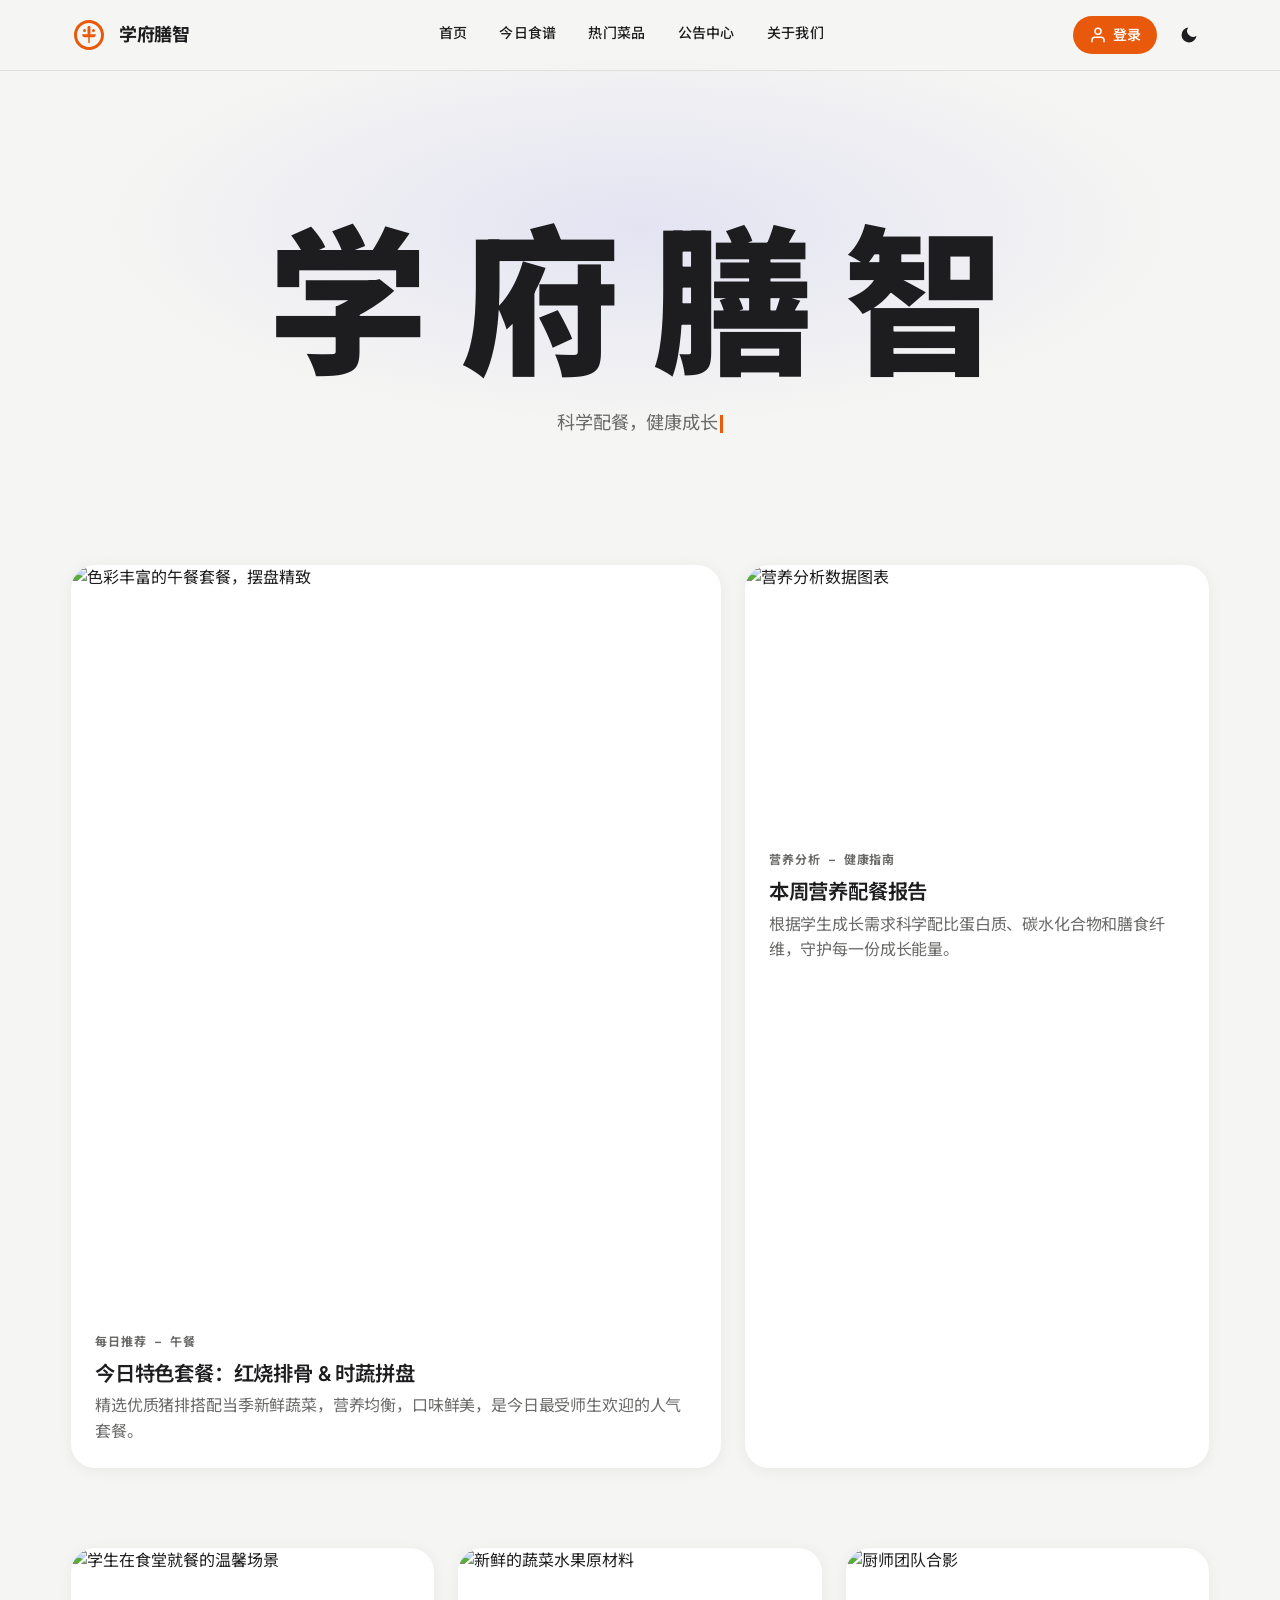
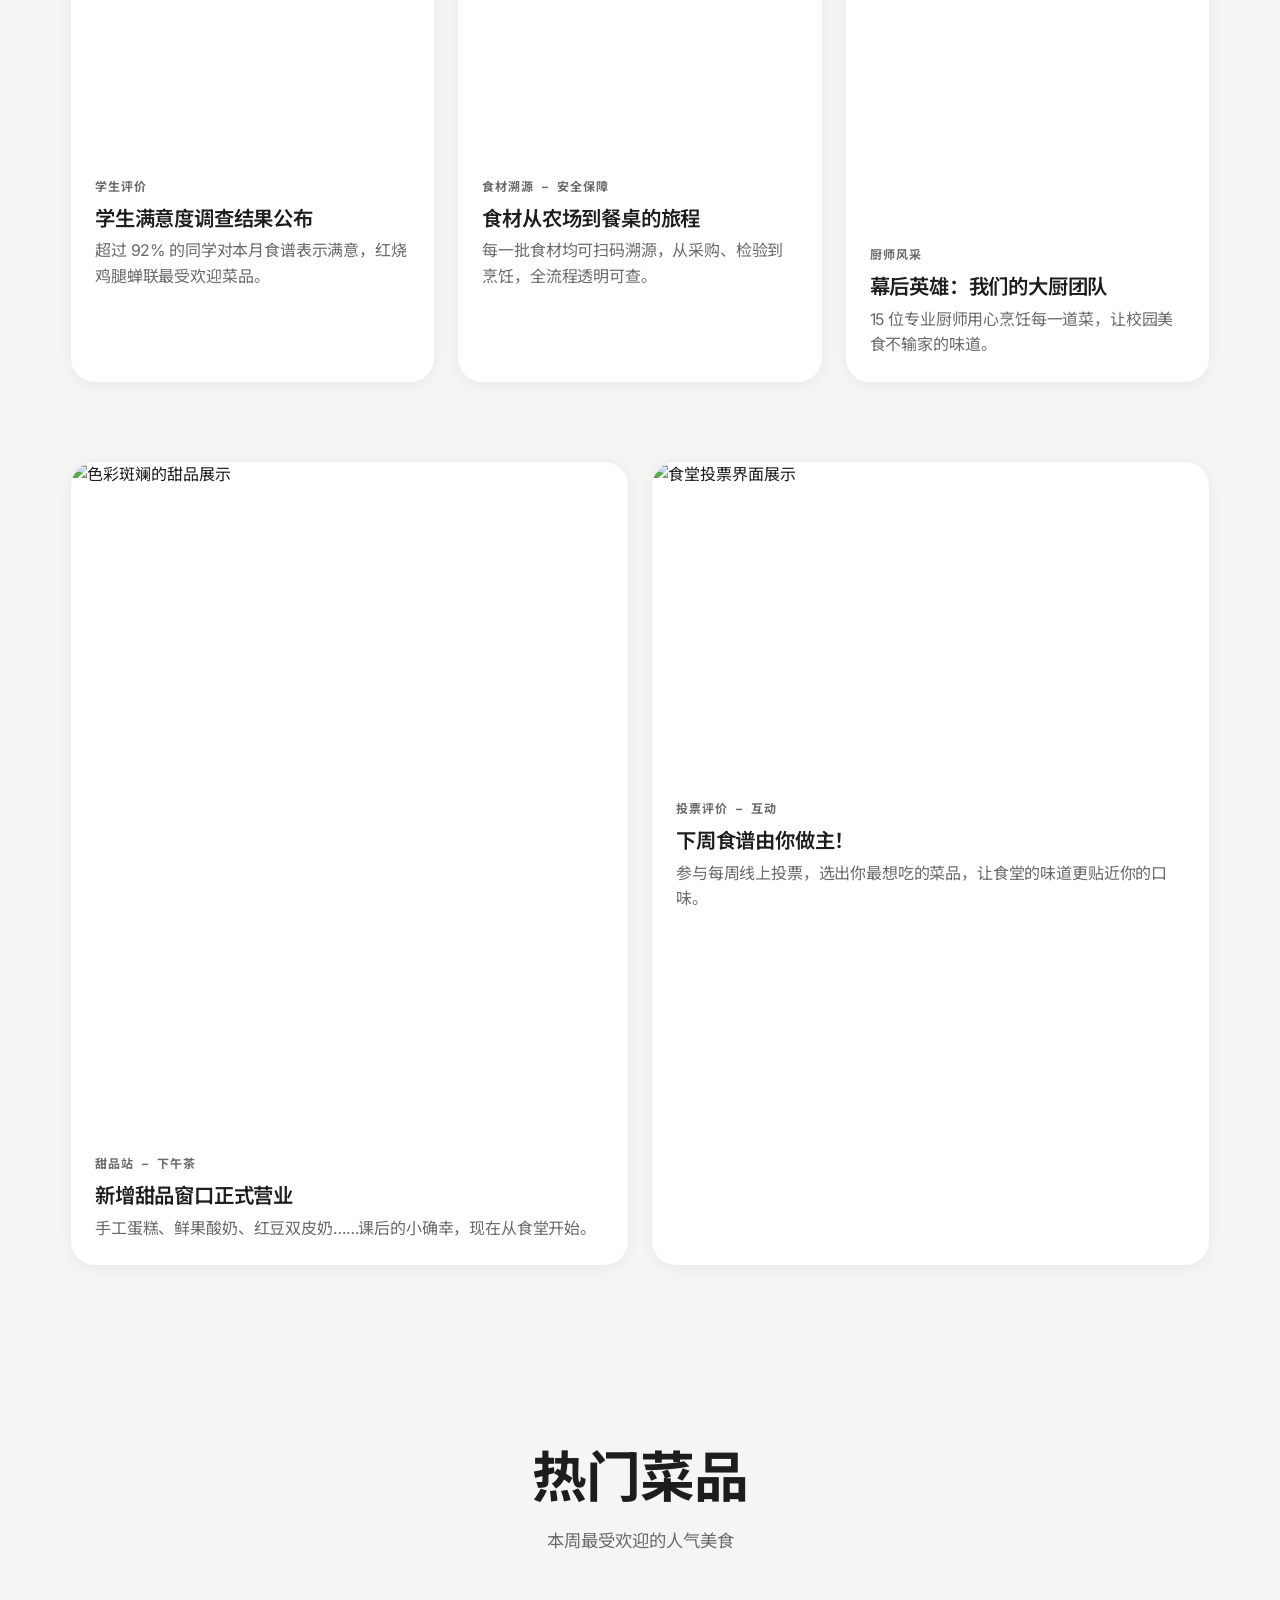
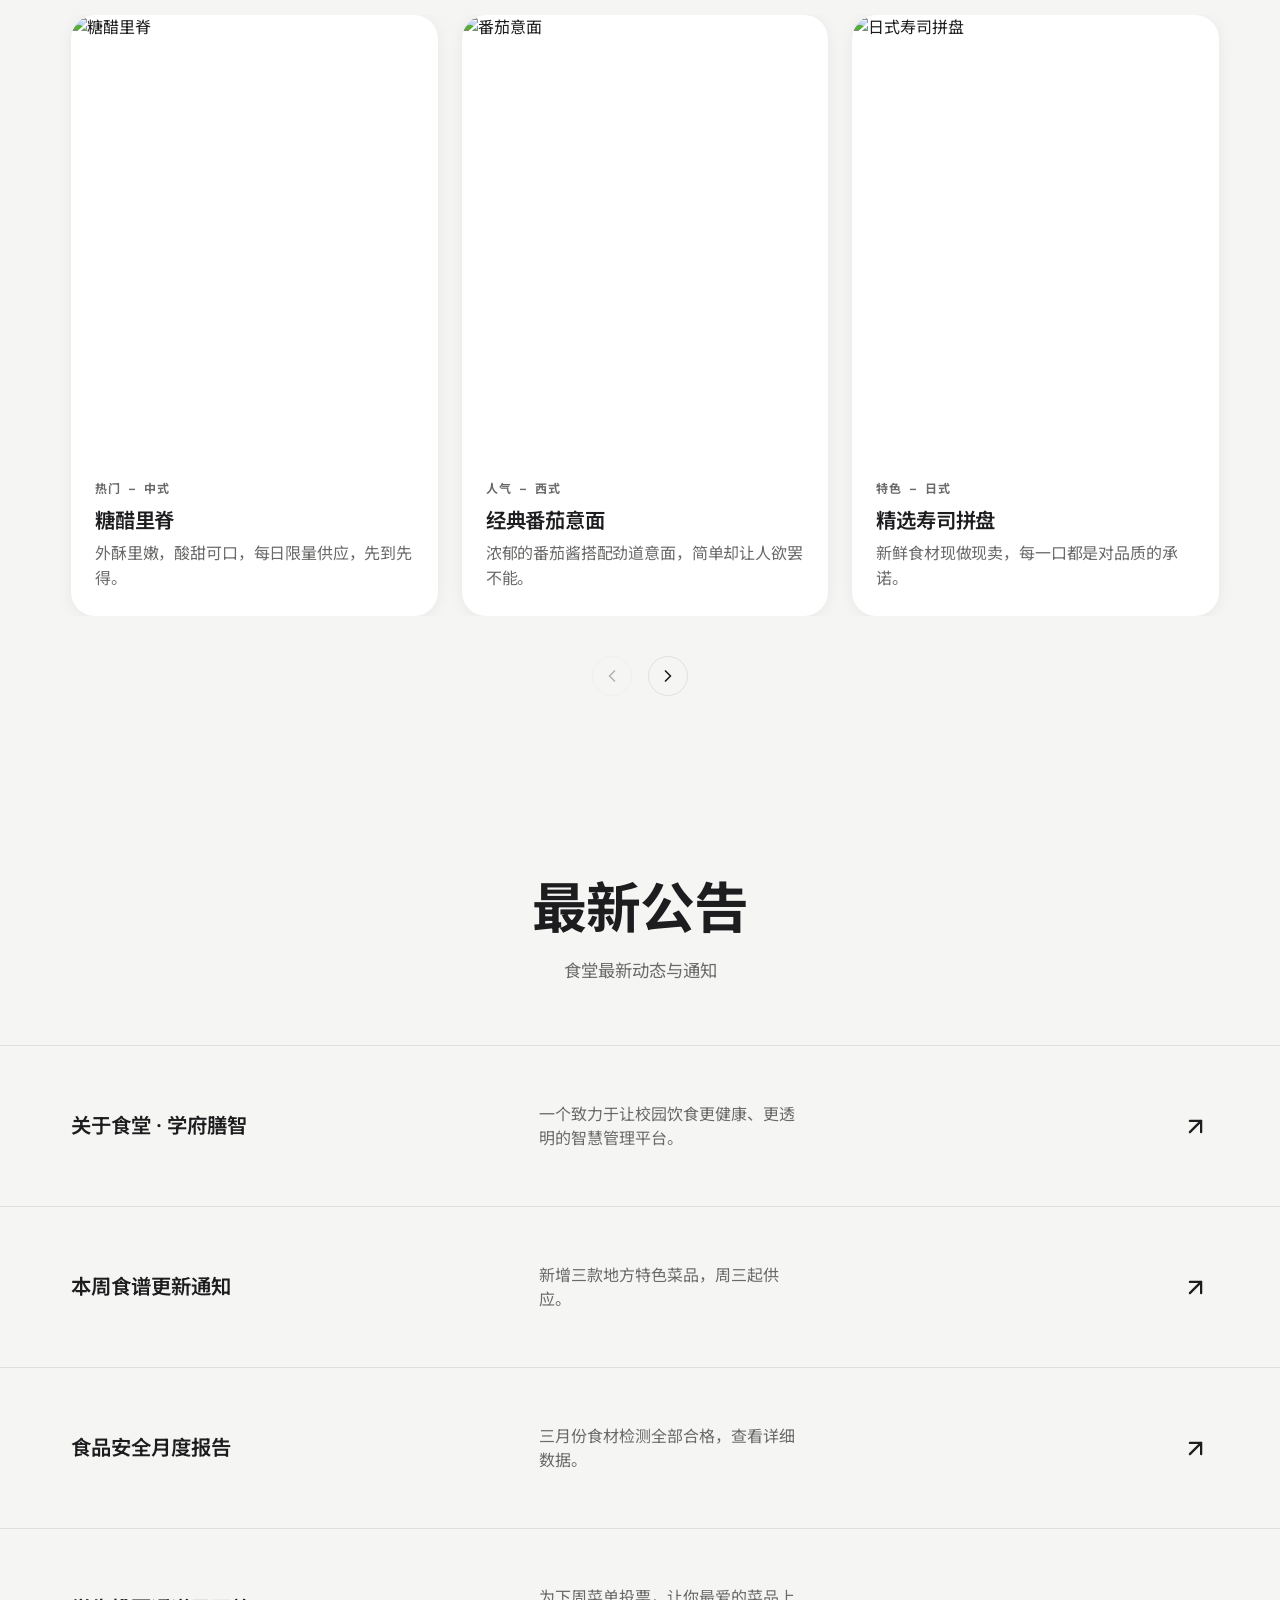
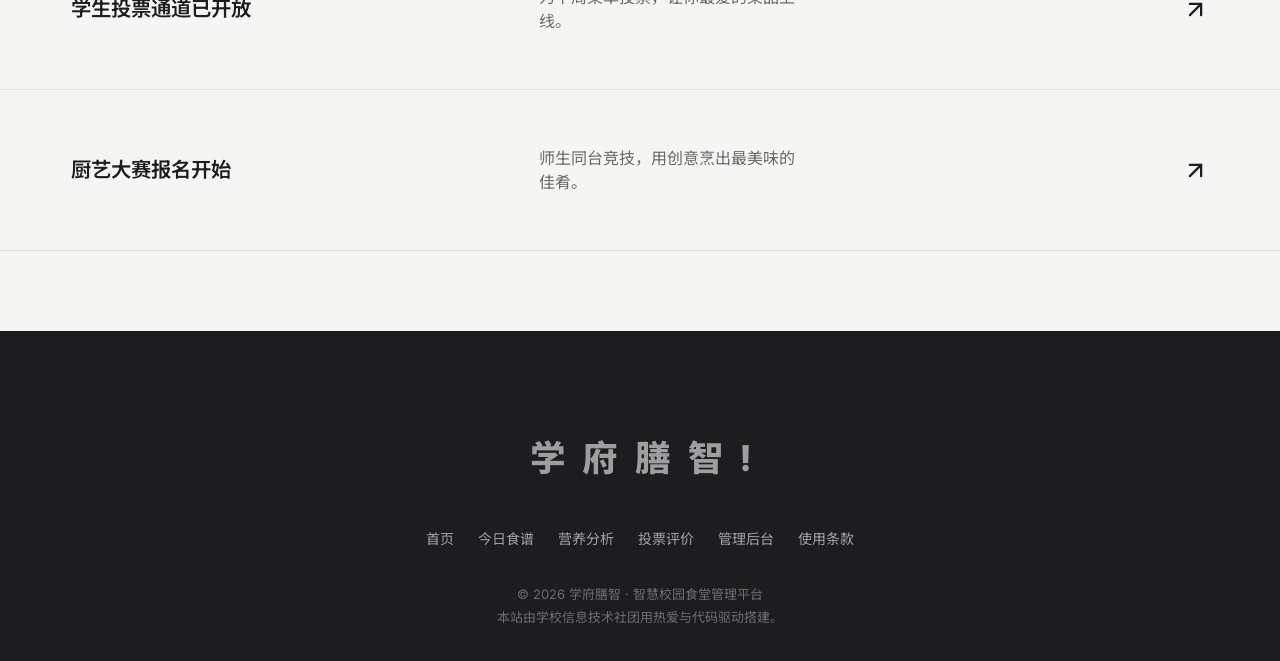
==== index.html @ a015994c "feat: 学府膳智主页设计 - 模仿cly.cc.cd风格，含登录注册系统" ====
<!DOCTYPE html>
<html lang="zh-CN">

<head>
  <meta charset="UTF-8">
  <meta name="viewport" content="width=device-width, initial-scale=1.0">
  <meta name="description" content="学府膳智 — 智慧食堂管理平台，为师生提供科学配餐、营养分析与评价互动服务。">
  <title>学府膳智 — 智慧校园食堂管理平台</title>

  <link rel="preconnect" href="https://fonts.googleapis.com">
  <link rel="preconnect" href="https://fonts.gstatic.com" crossorigin>
  <link href="https://fonts.googleapis.com/css2?family=Inter:wght@400;500;600;700;800&family=Noto+Sans+SC:wght@400;500;600;700;800&family=ZCOOL+KuaiLe&family=ZCOOL+XiaoWei&family=Ma+Shan+Zheng&family=Liu+Jian+Mao+Cao&family=Zhi+Mang+Xing&family=Long+Cang&family=ZCOOL+QingKe+HuangYou&family=Noto+Serif+SC:wght@700&family=Kalam:wght@700&family=Pacifico&display=swap" rel="stylesheet">

  <link rel="icon" href="data:image/svg+xml,<svg xmlns='http://www.w3.org/2000/svg' viewBox='0 0 100 100'><text y='.9em' font-size='90'>🍽️</text></svg>">
  <link rel="stylesheet" href="style.css">
</head>

<body>

  <!-- ========== HEADER ========== -->
  <header class="site-header">
    <div class="nav-inner">

      <a href="#" class="nav-brand" aria-label="学府膳智 首页">
        <!-- Logo: bowl/fork icon -->
        <svg viewBox="0 0 48 48" aria-hidden="true">
          <path d="M24 4C12.95 4 4 12.95 4 24s8.95 20 20 20 20-8.95 20-20S35.05 4 24 4zm0 36c-8.84 0-16-7.16-16-16S15.16 8 24 8s16 7.16 16 16-7.16 16-16 16z"/>
          <path d="M24 12c-1.1 0-2 .9-2 2v8c0 .74.4 1.38 1 1.73V34c0 .55.45 1 1 1s1-.45 1-1V23.73c.6-.35 1-.99 1-1.73v-8c0-1.1-.9-2-2-2z"/>
          <circle cx="18" cy="18" r="2"/>
          <circle cx="30" cy="18" r="2"/>
          <path d="M15 24c0 1.66 1.34 3 3 3h12c1.66 0 3-1.34 3-3v-1H15v1z"/>
        </svg>
        学府膳智
      </a>

      <nav class="nav-links" aria-label="主导航">
        <a href="#">首页</a>
        <a href="#featured">今日食谱</a>
        <a href="#trending">热门菜品</a>
        <a href="#announcements">公告中心</a>
        <a href="#footer">关于我们</a>
      </nav>

      <div class="nav-actions">
        <button type="button" class="btn-login" id="btn-open-auth">
          <svg viewBox="0 0 24 24" aria-hidden="true" width="18" height="18" fill="none" stroke="currentColor" stroke-width="2" stroke-linecap="round" stroke-linejoin="round">
            <path d="M20 21v-2a4 4 0 0 0-4-4H8a4 4 0 0 0-4 4v2"/>
            <circle cx="12" cy="7" r="4"/>
          </svg>
          <span class="btn-login-text">登录</span>
        </button>

        <button type="button" class="theme-toggle" id="theme-toggle" aria-label="切换明暗主题">
          <svg class="icon-moon" viewBox="0 0 24 24" aria-hidden="true">
            <path d="M21 12.79A9 9 0 1 1 11.21 3 7 7 0 0 0 21 12.79z"/>
          </svg>
          <svg class="icon-sun" viewBox="0 0 24 24" aria-hidden="true">
            <circle cx="12" cy="12" r="5"/>
            <line x1="12" y1="1" x2="12" y2="3" stroke="currentColor" stroke-width="2" stroke-linecap="round"/>
            <line x1="12" y1="21" x2="12" y2="23" stroke="currentColor" stroke-width="2" stroke-linecap="round"/>
            <line x1="4.22" y1="4.22" x2="5.64" y2="5.64" stroke="currentColor" stroke-width="2" stroke-linecap="round"/>
            <line x1="18.36" y1="18.36" x2="19.78" y2="19.78" stroke="currentColor" stroke-width="2" stroke-linecap="round"/>
            <line x1="1" y1="12" x2="3" y2="12" stroke="currentColor" stroke-width="2" stroke-linecap="round"/>
            <line x1="21" y1="12" x2="23" y2="12" stroke="currentColor" stroke-width="2" stroke-linecap="round"/>
            <line x1="4.22" y1="19.78" x2="5.64" y2="18.36" stroke="currentColor" stroke-width="2" stroke-linecap="round"/>
            <line x1="18.36" y1="5.64" x2="19.78" y2="4.22" stroke="currentColor" stroke-width="2" stroke-linecap="round"/>
          </svg>
        </button>

        <button type="button" class="menu-toggle" id="menu-toggle" aria-label="打开菜单">
          <span></span>
        </button>
      </div>

    </div>
  </header>

  <!-- Mobile Nav Overlay -->
  <div class="mobile-nav" id="mobile-nav">
    <a href="#">首页</a>
    <a href="#featured">今日食谱</a>
    <a href="#trending">热门菜品</a>
    <a href="#announcements">公告中心</a>
    <a href="#footer">关于我们</a>
  </div>


  <main>

    <!-- ========== HERO ========== -->
    <section class="hero" id="hero">
      <div class="container">
        <h1 class="hero-title reveal" id="hero-title">
          <span class="hero-char" data-char="学">学</span>
          <span class="hero-char" data-char="府">府</span>
          <span class="hero-char" data-char="膳">膳</span>
          <span class="hero-char" data-char="智">智</span>
        </h1>
        <p class="hero-subtitle reveal" style="--delay:.15s">
          <span class="hero-typing">
            <span id="typing-text"></span><span class="cursor"></span>
          </span>
        </p>
      </div>
    </section>


    <!-- ========== FEATURED GRID — ROW 1 (7+5) ========== -->
    <section id="featured">
      <div class="container">

        <div class="card-grid card-grid--hero">

          <!-- Card 1: Large left -->
          <article class="card reveal" style="--delay:0s">
            <div class="card-media card-media--ar-7-8">
              <img loading="lazy" alt="色彩丰富的午餐套餐，摆盘精致"
                src="https://images.unsplash.com/photo-1504674900247-0877df9cc836?w=800&q=80">
            </div>
            <div class="card-body">
              <div class="card-tags">
                <a href="#">每日推荐</a>
                <span class="sep">–</span>
                <a href="#">午餐</a>
              </div>
              <h3 class="card-title"><a href="#">今日特色套餐：红烧排骨 & 时蔬拼盘</a></h3>
              <p class="card-excerpt">精选优质猪排搭配当季新鲜蔬菜，营养均衡，口味鲜美，是今日最受师生欢迎的人气套餐。</p>
            </div>
          </article>

          <!-- Card 2: Right top -->
          <article class="card reveal" style="--delay:.1s">
            <div class="card-media card-media--ar-16-9">
              <img loading="lazy" alt="营养分析数据图表"
                src="https://images.unsplash.com/photo-1498837167922-ddd27525d352?w=800&q=80">
            </div>
            <div class="card-body">
              <div class="card-tags">
                <a href="#">营养分析</a>
                <span class="sep">–</span>
                <a href="#">健康指南</a>
              </div>
              <h3 class="card-title"><a href="#">本周营养配餐报告</a></h3>
              <p class="card-excerpt">根据学生成长需求科学配比蛋白质、碳水化合物和膳食纤维，守护每一份成长能量。</p>
            </div>
          </article>

        </div>

      </div>
    </section>


    <!-- ========== FEATURED GRID — ROW 2 (1x3) ========== -->
    <section>
      <div class="container">

        <div class="card-grid card-grid--trio">

          <article class="card reveal" style="--delay:0s">
            <div class="card-media card-media--ar-16-9">
              <img loading="lazy" alt="学生在食堂就餐的温馨场景"
                src="https://images.unsplash.com/photo-1567521464027-f127ff144326?w=800&q=80">
            </div>
            <div class="card-body">
              <div class="card-tags"><a href="#">学生评价</a></div>
              <h3 class="card-title"><a href="#">学生满意度调查结果公布</a></h3>
              <p class="card-excerpt">超过 92% 的同学对本月食谱表示满意，红烧鸡腿蝉联最受欢迎菜品。</p>
            </div>
          </article>

          <article class="card reveal" style="--delay:.1s">
            <div class="card-media card-media--ar-16-9">
              <img loading="lazy" alt="新鲜的蔬菜水果原材料"
                src="https://images.unsplash.com/photo-1542838132-92c53300491e?w=800&q=80">
            </div>
            <div class="card-body">
              <div class="card-tags">
                <a href="#">食材溯源</a>
                <span class="sep">–</span>
                <a href="#">安全保障</a>
              </div>
              <h3 class="card-title"><a href="#">食材从农场到餐桌的旅程</a></h3>
              <p class="card-excerpt">每一批食材均可扫码溯源，从采购、检验到烹饪，全流程透明可查。</p>
            </div>
          </article>

          <article class="card reveal" style="--delay:.2s">
            <div class="card-media card-media--ar-4-3">
              <img loading="lazy" alt="厨师团队合影"
                src="https://images.unsplash.com/photo-1577219491135-ce391730fb2c?w=800&q=80">
            </div>
            <div class="card-body">
              <div class="card-tags"><a href="#">厨师风采</a></div>
              <h3 class="card-title"><a href="#">幕后英雄：我们的大厨团队</a></h3>
              <p class="card-excerpt">15 位专业厨师用心烹饪每一道菜，让校园美食不输家的味道。</p>
            </div>
          </article>

        </div>

      </div>
    </section>


    <!-- ========== FEATURED GRID — ROW 3 (6+6) ========== -->
    <section>
      <div class="container">

        <div class="card-grid card-grid--duo">

          <article class="card reveal" style="--delay:0s">
            <div class="card-media card-media--ar-5-6">
              <img loading="lazy" alt="色彩斑斓的甜品展示"
                src="https://images.unsplash.com/photo-1565958011703-44f9829ba187?w=800&q=80">
            </div>
            <div class="card-body">
              <div class="card-tags">
                <a href="#">甜品站</a>
                <span class="sep">–</span>
                <a href="#">下午茶</a>
              </div>
              <h3 class="card-title"><a href="#">新增甜品窗口正式营业</a></h3>
              <p class="card-excerpt">手工蛋糕、鲜果酸奶、红豆双皮奶……课后的小确幸，现在从食堂开始。</p>
            </div>
          </article>

          <article class="card reveal" style="--delay:.1s">
            <div class="card-media card-media--ar-16-9">
              <img loading="lazy" alt="食堂投票界面展示"
                src="https://images.unsplash.com/photo-1460925895917-afdab827c52f?w=800&q=80">
            </div>
            <div class="card-body">
              <div class="card-tags">
                <a href="#">投票评价</a>
                <span class="sep">–</span>
                <a href="#">互动</a>
              </div>
              <h3 class="card-title"><a href="#">下周食谱由你做主！</a></h3>
              <p class="card-excerpt">参与每周线上投票，选出你最想吃的菜品，让食堂的味道更贴近你的口味。</p>
            </div>
          </article>

        </div>

      </div>
    </section>


    <!-- ========== TRENDING ========== -->
    <section class="trending" id="trending">

      <div class="container">
        <div class="section-header reveal">
          <h2 class="section-title">热门菜品</h2>
          <p class="section-desc">本周最受欢迎的人气美食</p>
        </div>
      </div>

      <div class="swiper-container">
        <div class="swiper-track">

          <article class="card reveal" style="--delay:0s">
            <div class="card-media card-media--ar-5-6">
              <img loading="lazy" alt="糖醋里脊"
                src="https://images.unsplash.com/photo-1529692236671-f1f6cf9683ba?w=800&q=80">
            </div>
            <div class="card-body">
              <div class="card-tags">
                <a href="#">热门</a>
                <span class="sep">–</span>
                <a href="#">中式</a>
              </div>
              <h3 class="card-title"><a href="#">糖醋里脊</a></h3>
              <p class="card-excerpt">外酥里嫩，酸甜可口，每日限量供应，先到先得。</p>
            </div>
          </article>

          <article class="card reveal" style="--delay:.1s">
            <div class="card-media card-media--ar-5-6">
              <img loading="lazy" alt="番茄意面"
                src="https://images.unsplash.com/photo-1621996346565-e3dbc646d9a9?w=800&q=80">
            </div>
            <div class="card-body">
              <div class="card-tags">
                <a href="#">人气</a>
                <span class="sep">–</span>
                <a href="#">西式</a>
              </div>
              <h3 class="card-title"><a href="#">经典番茄意面</a></h3>
              <p class="card-excerpt">浓郁的番茄酱搭配劲道意面，简单却让人欲罢不能。</p>
            </div>
          </article>

          <article class="card reveal" style="--delay:.2s">
            <div class="card-media card-media--ar-5-6">
              <img loading="lazy" alt="日式寿司拼盘"
                src="https://images.unsplash.com/photo-1579584425555-c3ce17fd4351?w=800&q=80">
            </div>
            <div class="card-body">
              <div class="card-tags">
                <a href="#">特色</a>
                <span class="sep">–</span>
                <a href="#">日式</a>
              </div>
              <h3 class="card-title"><a href="#">精选寿司拼盘</a></h3>
              <p class="card-excerpt">新鲜食材现做现卖，每一口都是对品质的承诺。</p>
            </div>
          </article>

          <article class="card reveal" style="--delay:.3s">
            <div class="card-media card-media--ar-5-6">
              <img loading="lazy" alt="水果沙拉"
                src="https://images.unsplash.com/photo-1512621776951-a57141f2eefd?w=800&q=80">
            </div>
            <div class="card-body">
              <div class="card-tags">
                <a href="#">健康</a>
                <span class="sep">–</span>
                <a href="#">轻食</a>
              </div>
              <h3 class="card-title"><a href="#">缤纷水果沙拉</a></h3>
              <p class="card-excerpt">多种时令水果搭配酸奶酱，清爽低卡，是减脂期的最佳伙伴。</p>
            </div>
          </article>

          <article class="card reveal" style="--delay:.4s">
            <div class="card-media card-media--ar-5-6">
              <img loading="lazy" alt="红烧牛腩"
                src="https://images.unsplash.com/photo-1588166524941-3bf61a9c41db?w=800&q=80">
            </div>
            <div class="card-body">
              <div class="card-tags"><a href="#">经典</a></div>
              <h3 class="card-title"><a href="#">秘制红烧牛腩</a></h3>
              <p class="card-excerpt">慢炖三小时的浓香牛腩，配上一碗热气腾腾的白米饭，治愈一整天的疲惫。</p>
            </div>
          </article>

        </div>
      </div>

      <div class="container">
        <div class="swiper-nav">
          <button type="button" class="swiper-btn swiper-prev" aria-label="上一页">
            <svg viewBox="0 0 24 24" aria-hidden="true">
              <polyline points="15 18 9 12 15 6" fill="none" stroke="currentColor" stroke-width="2" stroke-linecap="round" stroke-linejoin="round"/>
            </svg>
          </button>
          <button type="button" class="swiper-btn swiper-next" aria-label="下一页">
            <svg viewBox="0 0 24 24" aria-hidden="true">
              <polyline points="9 18 15 12 9 6" fill="none" stroke="currentColor" stroke-width="2" stroke-linecap="round" stroke-linejoin="round"/>
            </svg>
          </button>
        </div>
      </div>

    </section>


    <!-- ========== ANNOUNCEMENTS (Latest Stories) ========== -->
    <section class="stories" id="announcements">

      <div class="container">
        <div class="section-header reveal">
          <h2 class="section-title">最新公告</h2>
          <p class="section-desc">食堂最新动态与通知</p>
        </div>
      </div>

      <a href="#" class="story-item reveal">
        <div class="story-inner">
          <h3 class="story-title">关于食堂 · 学府膳智</h3>
          <div class="story-desc">一个致力于让校园饮食更健康、更透明的智慧管理平台。</div>
          <div class="story-preview">
            <img loading="lazy" alt="学校食堂全景"
              src="https://images.unsplash.com/photo-1567521464027-f127ff144326?w=600&q=75">
          </div>
          <svg class="story-arrow" viewBox="0 0 24 24" aria-hidden="true">
            <line x1="7" y1="17" x2="17" y2="7" stroke="currentColor" stroke-width="2" stroke-linecap="round"/>
            <polyline points="7 7 17 7 17 17" fill="none" stroke="currentColor" stroke-width="2" stroke-linecap="round" stroke-linejoin="round"/>
          </svg>
        </div>
      </a>

      <a href="#" class="story-item reveal" style="--delay:.05s">
        <div class="story-inner">
          <h3 class="story-title">本周食谱更新通知</h3>
          <div class="story-desc">新增三款地方特色菜品，周三起供应。</div>
          <div class="story-preview">
            <img loading="lazy" alt="新菜品展示"
              src="https://images.unsplash.com/photo-1504674900247-0877df9cc836?w=600&q=75">
          </div>
          <svg class="story-arrow" viewBox="0 0 24 24" aria-hidden="true">
            <line x1="7" y1="17" x2="17" y2="7" stroke="currentColor" stroke-width="2" stroke-linecap="round"/>
            <polyline points="7 7 17 7 17 17" fill="none" stroke="currentColor" stroke-width="2" stroke-linecap="round" stroke-linejoin="round"/>
          </svg>
        </div>
      </a>

      <a href="#" class="story-item reveal" style="--delay:.1s">
        <div class="story-inner">
          <h3 class="story-title">食品安全月度报告</h3>
          <div class="story-desc">三月份食材检测全部合格，查看详细数据。</div>
          <div class="story-preview">
            <img loading="lazy" alt="食品检测报告"
              src="https://images.unsplash.com/photo-1542838132-92c53300491e?w=600&q=75">
          </div>
          <svg class="story-arrow" viewBox="0 0 24 24" aria-hidden="true">
            <line x1="7" y1="17" x2="17" y2="7" stroke="currentColor" stroke-width="2" stroke-linecap="round"/>
            <polyline points="7 7 17 7 17 17" fill="none" stroke="currentColor" stroke-width="2" stroke-linecap="round" stroke-linejoin="round"/>
          </svg>
        </div>
      </a>

      <a href="#" class="story-item reveal" style="--delay:.15s">
        <div class="story-inner">
          <h3 class="story-title">学生投票通道已开放</h3>
          <div class="story-desc">为下周菜单投票，让你最爱的菜品上线。</div>
          <div class="story-preview">
            <img loading="lazy" alt="投票界面"
              src="https://images.unsplash.com/photo-1460925895917-afdab827c52f?w=600&q=75">
          </div>
          <svg class="story-arrow" viewBox="0 0 24 24" aria-hidden="true">
            <line x1="7" y1="17" x2="17" y2="7" stroke="currentColor" stroke-width="2" stroke-linecap="round"/>
            <polyline points="7 7 17 7 17 17" fill="none" stroke="currentColor" stroke-width="2" stroke-linecap="round" stroke-linejoin="round"/>
          </svg>
        </div>
      </a>

      <a href="#" class="story-item reveal" style="--delay:.2s">
        <div class="story-inner">
          <h3 class="story-title">厨艺大赛报名开始</h3>
          <div class="story-desc">师生同台竞技，用创意烹出最美味的佳肴。</div>
          <div class="story-preview">
            <img loading="lazy" alt="厨艺大赛海报"
              src="https://images.unsplash.com/photo-1577219491135-ce391730fb2c?w=600&q=75">
          </div>
          <svg class="story-arrow" viewBox="0 0 24 24" aria-hidden="true">
            <line x1="7" y1="17" x2="17" y2="7" stroke="currentColor" stroke-width="2" stroke-linecap="round"/>
            <polyline points="7 7 17 7 17 17" fill="none" stroke="currentColor" stroke-width="2" stroke-linecap="round" stroke-linejoin="round"/>
          </svg>
        </div>
      </a>

    </section>

  </main>


  <!-- ========== FOOTER ========== -->
  <footer class="site-footer" id="footer">
    <div class="container">

      <div class="footer-brand" aria-hidden="true">
        <span>学</span>
        <span>府</span>
        <span>膳</span>
        <span>智</span>
        <span>!</span>
      </div>

      <nav class="footer-links" aria-label="页脚导航">
        <a href="#">首页</a>
        <a href="#">今日食谱</a>
        <a href="#">营养分析</a>
        <a href="#">投票评价</a>
        <a href="#">管理后台</a>
        <a href="#">使用条款</a>
      </nav>

      <p class="footer-copy">
        © 2026 学府膳智 · 智慧校园食堂管理平台<br>
        本站由学校信息技术社团用热爱与代码驱动搭建。
      </p>

    </div>
  </footer>

  <!-- ========== AUTH MODAL ========== -->
  <div class="auth-overlay" id="auth-overlay">
    <div class="auth-modal">

      <button type="button" class="auth-close" id="auth-close" aria-label="关闭">
        <svg viewBox="0 0 24 24" width="24" height="24" fill="none" stroke="currentColor" stroke-width="2" stroke-linecap="round">
          <line x1="18" y1="6" x2="6" y2="18"/>
          <line x1="6" y1="6" x2="18" y2="18"/>
        </svg>
      </button>

      <div class="auth-header">
        <h2 class="auth-title">欢迎来到学府膳智</h2>
        <div class="auth-tabs">
          <button type="button" class="auth-tab active" data-tab="login">登录</button>
          <button type="button" class="auth-tab" data-tab="register">注册</button>
        </div>
      </div>

      <!-- Login Form -->
      <form class="auth-form" id="form-login">
        <div class="auth-role-select">
          <label class="auth-role active" data-role="student">
            <input type="radio" name="login-role" value="student" checked>
            <svg viewBox="0 0 24 24" width="22" height="22" fill="none" stroke="currentColor" stroke-width="1.8"><path d="M22 10v6M2 10l10-5 10 5-10 5z"/><path d="M6 12v5c0 2 3 3 6 3s6-1 6-3v-5"/></svg>
            <span>学生</span>
          </label>
          <label class="auth-role" data-role="teacher">
            <input type="radio" name="login-role" value="teacher">
            <svg viewBox="0 0 24 24" width="22" height="22" fill="none" stroke="currentColor" stroke-width="1.8"><rect x="2" y="3" width="20" height="14" rx="2"/><line x1="8" y1="21" x2="16" y2="21"/><line x1="12" y1="17" x2="12" y2="21"/></svg>
            <span>教师</span>
          </label>
          <label class="auth-role" data-role="admin">
            <input type="radio" name="login-role" value="admin">
            <svg viewBox="0 0 24 24" width="22" height="22" fill="none" stroke="currentColor" stroke-width="1.8"><path d="M12 22s8-4 8-10V5l-8-3-8 3v7c0 6 8 10 8 10z"/></svg>
            <span>管理员</span>
          </label>
          <label class="auth-role" data-role="parent">
            <input type="radio" name="login-role" value="parent">
            <svg viewBox="0 0 24 24" width="22" height="22" fill="none" stroke="currentColor" stroke-width="1.8"><path d="M17 21v-2a4 4 0 0 0-4-4H5a4 4 0 0 0-4 4v2"/><circle cx="9" cy="7" r="4"/><path d="M23 21v-2a4 4 0 0 0-3-3.87"/><path d="M16 3.13a4 4 0 0 1 0 7.75"/></svg>
            <span>家长</span>
          </label>
        </div>

        <div class="auth-field">
          <label for="login-account">账号</label>
          <input type="text" id="login-account" placeholder="请输入学号 / 工号" required autocomplete="username">
        </div>
        <div class="auth-field">
          <label for="login-password">密码</label>
          <input type="password" id="login-password" placeholder="请输入密码" required autocomplete="current-password">
        </div>

        <button type="submit" class="auth-submit">登录</button>
        <p class="auth-footer-text">还没有账号？<a href="#" id="goto-register">立即注册</a></p>
      </form>

      <!-- Register Form -->
      <form class="auth-form" id="form-register" style="display:none">
        <div class="auth-role-select">
          <label class="auth-role active" data-role="student">
            <input type="radio" name="reg-role" value="student" checked>
            <svg viewBox="0 0 24 24" width="22" height="22" fill="none" stroke="currentColor" stroke-width="1.8"><path d="M22 10v6M2 10l10-5 10 5-10 5z"/><path d="M6 12v5c0 2 3 3 6 3s6-1 6-3v-5"/></svg>
            <span>学生</span>
          </label>
          <label class="auth-role" data-role="teacher">
            <input type="radio" name="reg-role" value="teacher">
            <svg viewBox="0 0 24 24" width="22" height="22" fill="none" stroke="currentColor" stroke-width="1.8"><rect x="2" y="3" width="20" height="14" rx="2"/><line x1="8" y1="21" x2="16" y2="21"/><line x1="12" y1="17" x2="12" y2="21"/></svg>
            <span>教师</span>
          </label>
          <label class="auth-role" data-role="admin">
            <input type="radio" name="reg-role" value="admin">
            <svg viewBox="0 0 24 24" width="22" height="22" fill="none" stroke="currentColor" stroke-width="1.8"><path d="M12 22s8-4 8-10V5l-8-3-8 3v7c0 6 8 10 8 10z"/></svg>
            <span>管理员</span>
          </label>
          <label class="auth-role" data-role="parent">
            <input type="radio" name="reg-role" value="parent">
            <svg viewBox="0 0 24 24" width="22" height="22" fill="none" stroke="currentColor" stroke-width="1.8"><path d="M17 21v-2a4 4 0 0 0-4-4H5a4 4 0 0 0-4 4v2"/><circle cx="9" cy="7" r="4"/><path d="M23 21v-2a4 4 0 0 0-3-3.87"/><path d="M16 3.13a4 4 0 0 1 0 7.75"/></svg>
            <span>家长</span>
          </label>
        </div>

        <div class="auth-field">
          <label for="reg-name">姓名</label>
          <input type="text" id="reg-name" placeholder="请输入真实姓名" required>
        </div>
        <div class="auth-field">
          <label for="reg-account">账号</label>
          <input type="text" id="reg-account" placeholder="请输入学号 / 工号" required autocomplete="username">
        </div>
        <div class="auth-field">
          <label for="reg-password">密码</label>
          <input type="password" id="reg-password" placeholder="请设置密码（至少6位）" required minlength="6" autocomplete="new-password">
        </div>
        <div class="auth-field">
          <label for="reg-confirm">确认密码</label>
          <input type="password" id="reg-confirm" placeholder="请再次输入密码" required minlength="6" autocomplete="new-password">
        </div>

        <button type="submit" class="auth-submit">注册</button>
        <p class="auth-footer-text">已有账号？<a href="#" id="goto-login">立即登录</a></p>
      </form>

    </div>
  </div>

  <script src="script.js"></script>

</body>
</html>
---- style.css ----
/* ============================================
   学府膳智 — style.css
   Design inspired by cly.cc.cd
   ============================================ */

/* ---------- CSS Variables / Theme ---------- */
:root {
  --bg: #f5f5f3;
  --bg-card: #ffffff;
  --text: #1d1d1f;
  --text-secondary: #6a6a69;
  --border: #e0e0de;
  --accent: #e8590c;
  --accent-hover: #d64d0a;
  --nav-bg: rgba(245,245,243,.85);
  --hero-glow: radial-gradient(ellipse 60% 50% at 50% 40%, rgba(99,102,241,.12) 0%, transparent 70%);
  --card-shadow: 0 2px 16px rgba(0,0,0,.06);
  --card-hover-shadow: 0 8px 32px rgba(0,0,0,.10);
  --footer-bg: #1d1d1f;
  --footer-text: #a1a1a6;
  --radius: 2.4rem;
  --transition: 250ms ease-in-out;
  --max-w: 160rem;
}

[data-theme="dark"] {
  --bg: #161618;
  --bg-card: #232326;
  --text: #f5f5f7;
  --text-secondary: #a1a1a6;
  --border: #38383a;
  --nav-bg: rgba(22,22,24,.88);
  --hero-glow: radial-gradient(ellipse 60% 50% at 50% 40%, rgba(99,102,241,.18) 0%, transparent 70%);
  --card-shadow: 0 2px 16px rgba(0,0,0,.25);
  --card-hover-shadow: 0 8px 32px rgba(0,0,0,.4);
  --footer-bg: #0d0d0f;
  --footer-text: #6a6a6d;
}

/* ---------- Base Reset ---------- */
*, *::before, *::after {
  box-sizing: border-box;
  margin: 0;
  padding: 0;
}

html {
  font-size: 62.5%;
  -webkit-text-size-adjust: none;
  text-size-adjust: none;
  scroll-behavior: smooth;
}

body {
  font-family: "Inter", "Noto Sans SC", -apple-system, BlinkMacSystemFont, "Segoe UI", Roboto, sans-serif;
  font-size: 1.6rem;
  line-height: 1.6;
  color: var(--text);
  background: var(--bg);
  -webkit-font-smoothing: antialiased;
  -moz-osx-font-smoothing: grayscale;
  transition: background var(--transition), color var(--transition);
  overflow-x: hidden;
}

a {
  color: inherit;
  text-decoration: none;
}

img {
  display: block;
  max-width: 100%;
  height: auto;
}

ul, ol { list-style: none; }

button {
  font: inherit;
  color: inherit;
  background: none;
  border: none;
  cursor: pointer;
}

/* ---------- Utility ---------- */
.sr-only {
  position: absolute;
  width: 1px; height: 1px;
  padding: 0; margin: -1px;
  overflow: hidden;
  clip: rect(0,0,0,0);
  border: 0;
}

.container {
  max-width: var(--max-w);
  margin: 0 auto;
  padding: 0 2rem;
}

@media (min-width: 860px) {
  .container { padding: 0 5.556vw; }
}

/* ---------- Header / Navigation ---------- */
.site-header {
  position: fixed;
  top: 0;
  left: 0;
  right: 0;
  z-index: 50;
  background: var(--nav-bg);
  backdrop-filter: blur(20px);
  -webkit-backdrop-filter: blur(20px);
  border-bottom: 1px solid var(--border);
  transition: background var(--transition), border-color var(--transition);
}

.nav-inner {
  max-width: var(--max-w);
  margin: 0 auto;
  display: flex;
  align-items: center;
  justify-content: space-between;
  padding: 0 2rem;
  height: 7rem;
}

@media (min-width: 860px) {
  .nav-inner { padding: 0 5.556vw; }
}

.nav-brand {
  display: flex;
  align-items: center;
  gap: 1.2rem;
  font-size: 1.8rem;
  font-weight: 700;
  letter-spacing: -0.02em;
  white-space: nowrap;
}

.nav-brand svg {
  width: 3.6rem;
  height: 3.6rem;
  fill: var(--accent);
  transition: transform var(--transition);
}

.nav-brand:hover svg {
  transform: rotate(15deg) scale(1.05);
}

.nav-links {
  display: none;
  align-items: center;
  gap: 3.2rem;
}

@media (min-width: 860px) {
  .nav-links { display: flex; }
}

.nav-links a {
  font-size: 1.4rem;
  font-weight: 500;
  letter-spacing: 0.02em;
  text-transform: uppercase;
  position: relative;
  padding-bottom: 0.4rem;
}

.nav-links a::after {
  content: '';
  position: absolute;
  bottom: 0;
  left: 0;
  width: 0;
  height: 2px;
  background: var(--accent);
  transition: width var(--transition);
}

.nav-links a:hover::after {
  width: 100%;
}

.nav-actions {
  display: flex;
  align-items: center;
  gap: 1.2rem;
}

/* Theme Toggle */
.theme-toggle {
  width: 4rem;
  height: 4rem;
  display: flex;
  align-items: center;
  justify-content: center;
  border-radius: 50%;
  transition: background var(--transition);
}

.theme-toggle:hover {
  background: var(--border);
}

.theme-toggle svg {
  width: 2rem;
  height: 2rem;
  fill: currentColor;
  transition: transform 0.4s ease;
}

.theme-toggle:hover svg {
  transform: rotate(30deg);
}

.icon-sun { display: none; }
.icon-moon { display: block; }

[data-theme="dark"] .icon-sun { display: block; }
[data-theme="dark"] .icon-moon { display: none; }

/* Mobile Menu Button */
.menu-toggle {
  display: flex;
  align-items: center;
  justify-content: center;
  width: 4rem;
  height: 4rem;
}

@media (min-width: 860px) {
  .menu-toggle { display: none; }
}

.menu-toggle span {
  display: block;
  width: 2rem;
  height: 2px;
  background: var(--text);
  position: relative;
  transition: background var(--transition);
}

.menu-toggle span::before,
.menu-toggle span::after {
  content: '';
  position: absolute;
  left: 0;
  width: 100%;
  height: 2px;
  background: var(--text);
  transition: transform var(--transition);
}

.menu-toggle span::before { top: -6px; }
.menu-toggle span::after { top: 6px; }

.menu-toggle.active span { background: transparent; }
.menu-toggle.active span::before { transform: translateY(6px) rotate(45deg); }
.menu-toggle.active span::after { transform: translateY(-6px) rotate(-45deg); }

/* Mobile Nav Overlay */
.mobile-nav {
  display: none;
  position: fixed;
  top: 7rem;
  left: 0;
  right: 0;
  bottom: 0;
  background: var(--bg);
  z-index: 40;
  padding: 3.2rem 2rem;
  opacity: 0;
  transform: translateY(-1rem);
  transition: opacity var(--transition), transform var(--transition);
}

.mobile-nav.active {
  display: block;
  opacity: 1;
  transform: translateY(0);
}

.mobile-nav a {
  display: block;
  font-size: 2.4rem;
  font-weight: 600;
  padding: 1.6rem 0;
  border-bottom: 1px solid var(--border);
}

/* ---------- Hero Section ---------- */
.hero {
  padding: clamp(12rem, 18vw, 22rem) 0 clamp(6rem, 10vw, 14rem);
  text-align: center;
  position: relative;
  overflow: hidden;
}

.hero::before {
  content: '';
  position: absolute;
  inset: 0;
  background: var(--hero-glow);
  pointer-events: none;
}

.hero-title {
  font-size: clamp(8rem, 4rem + 10vw, 16rem);
  font-weight: 900;
  line-height: 1.05;
  letter-spacing: 0.05em;
  margin-bottom: 2rem;
  position: relative;
  display: flex;
  justify-content: center;
  gap: 0.15em;
}

/* ---------- Hero Character Hover Effect ---------- */
.hero-char {
  display: inline-block;
  cursor: default;
  transition: transform 0.5s cubic-bezier(0.34, 1.56, 0.64, 1),
              opacity 0.3s ease,
              font-family 0.01s ease;
  position: relative;
  will-change: transform;
  z-index: 1;
}

.hero-char:hover {
  transform: scale(2.2) translateY(-0.15em);
  background: linear-gradient(135deg, #e8590c 0%, #ec4899 50%, #8b5cf6 100%);
  -webkit-background-clip: text;
  background-clip: text;
  -webkit-text-fill-color: transparent;
  z-index: 10;
}

[data-theme="dark"] .hero-char:hover {
  background: linear-gradient(135deg, #fb923c 0%, #f472b6 50%, #a78bfa 100%);
  -webkit-background-clip: text;
  background-clip: text;
  -webkit-text-fill-color: transparent;
}

/* Sibling characters get pushed away */
.hero-char.pushed {
  transition: transform 0.5s cubic-bezier(0.34, 1.56, 0.64, 1),
              opacity 0.3s ease;
}

.hero-char.pushed-left {
  transform: translateX(calc(var(--push-distance) * -1)) scale(0.78) rotate(-12deg);
  opacity: 0.5;
}

.hero-char.pushed-right {
  transform: translateX(var(--push-distance)) scale(0.78) rotate(12deg);
  opacity: 0.5;
}

.hero-subtitle {
  font-size: clamp(1.6rem, 1.3rem + 0.4vw, 2rem);
  color: var(--text-secondary);
  max-width: 56rem;
  margin: 0 auto;
  line-height: 1.6;
  letter-spacing: -0.01em;
}

.hero-typing {
  display: inline;
}

.hero-typing .cursor {
  display: inline-block;
  width: 3px;
  height: 1em;
  background: var(--accent);
  margin-left: 2px;
  animation: blink 1s step-end infinite;
  vertical-align: text-bottom;
}

@keyframes blink {
  0%, 100% { opacity: 1; }
  50% { opacity: 0; }
}

/* ---------- Section Headers ---------- */
.section-header {
  text-align: center;
  padding: clamp(4rem, 8vw, 10rem) 0 clamp(3rem, 5vw, 6rem);
}

.section-title {
  font-size: clamp(4rem, 1rem + 3.5vw, 6rem);
  font-weight: 700;
  line-height: 1.2;
  letter-spacing: -0.02em;
  margin-bottom: 1.6rem;
}

.section-desc {
  font-size: clamp(1.6rem, 1.3rem + 0.34vw, 1.8rem);
  color: var(--text-secondary);
  line-height: 1.6;
}

/* ---------- Card Grid ---------- */
.card-grid {
  display: grid;
  grid-template-columns: 1fr;
  gap: 2.4rem;
  margin-bottom: clamp(4rem, 8vw, 8rem);
}

@media (min-width: 600px) {
  .card-grid { grid-template-columns: repeat(2, 1fr); }
}

@media (min-width: 860px) {
  .card-grid--hero {
    grid-template-columns: 7fr 5fr;
    gap: 2.4rem;
  }
  .card-grid--trio {
    grid-template-columns: repeat(3, 1fr);
  }
  .card-grid--duo {
    grid-template-columns: 6fr 6fr;
  }
}

/* ---------- Card ---------- */
.card {
  position: relative;
  border-radius: var(--radius);
  overflow: hidden;
  background: var(--bg-card);
  box-shadow: var(--card-shadow);
  transition: box-shadow var(--transition), transform var(--transition);
}

.card:hover {
  box-shadow: var(--card-hover-shadow);
  transform: translateY(-4px);
}

.card-media {
  width: 100%;
  overflow: hidden;
  border-radius: var(--radius) var(--radius) 0 0;
}

.card-media img {
  width: 100%;
  height: 100%;
  object-fit: cover;
  transition: transform 0.5s ease;
}

.card:hover .card-media img {
  transform: scale(1.04);
}

.card-media--ar-7-8 { aspect-ratio: 7/8; }
.card-media--ar-16-9 { aspect-ratio: 16/9; }
.card-media--ar-5-6 { aspect-ratio: 5/6; }
.card-media--ar-4-3 { aspect-ratio: 4/3; }

.card-body {
  padding: 2.4rem;
}

.card-tags {
  font-size: 1.2rem;
  font-weight: 700;
  text-transform: uppercase;
  letter-spacing: 0.08em;
  margin-bottom: 1rem;
  color: var(--text-secondary);
}

.card-tags a {
  position: relative;
  display: inline;
}

.card-tags a:hover {
  color: var(--text);
}

.card-tags .sep {
  margin: 0 0.4rem;
}

.card-title {
  font-size: clamp(1.8rem, 1.4rem + 0.5vw, 2.8rem);
  font-weight: 600;
  line-height: 1.3;
  margin-bottom: 0.6rem;
  letter-spacing: -0.01em;
}

.card-title a {
  display: block;
}

.card-title a::before {
  content: '';
  position: absolute;
  inset: 0;
  z-index: 10;
}

.card-excerpt {
  font-size: 1.4rem;
  line-height: 1.6;
  color: var(--text-secondary);
  letter-spacing: -0.01em;
}

@media (min-width: 860px) {
  .card-excerpt { font-size: 1.6rem; }
}

/* ---------- Trending / Swiper ---------- */
.trending {
  margin-bottom: clamp(4rem, 8vw, 8rem);
  overflow: hidden;
}

.swiper-container {
  overflow: hidden;
  padding-left: 2rem;
}

@media (min-width: 860px) {
  .swiper-container { padding-left: 5.556vw; }
}

.swiper-track {
  display: flex;
  gap: 2.4rem;
  transition: transform 0.5s cubic-bezier(0.25, 0.1, 0.25, 1);
  cursor: grab;
}

.swiper-track:active {
  cursor: grabbing;
}

.swiper-track .card {
  flex: 0 0 calc(85vw - 4rem);
  max-width: 42rem;
}

@media (min-width: 600px) {
  .swiper-track .card { flex: 0 0 calc(50vw - 4rem); }
}

@media (min-width: 860px) {
  .swiper-track .card { flex: 0 0 calc(33.333vw - 6rem); max-width: 48rem; }
}

.swiper-nav {
  display: flex;
  justify-content: center;
  gap: 1.6rem;
  padding-top: 4rem;
}

.swiper-btn {
  width: 4rem;
  height: 4rem;
  border-radius: 50%;
  display: flex;
  align-items: center;
  justify-content: center;
  border: 1.5px solid var(--border);
  transition: background var(--transition), border-color var(--transition), opacity var(--transition);
}

.swiper-btn:hover {
  background: var(--text);
  border-color: var(--text);
  color: var(--bg);
}

.swiper-btn:disabled {
  opacity: 0.3;
  cursor: default;
  pointer-events: none;
}

.swiper-btn svg {
  width: 2rem;
  height: 2rem;
  fill: currentColor;
}

/* ---------- Stories / Announcements ---------- */
.stories {
  margin-bottom: clamp(4rem, 8vw, 8rem);
}

.story-item {
  display: block;
  border-top: 1px solid var(--border);
  transition: background var(--transition), color var(--transition), border-color var(--transition);
}

.story-item:last-child {
  border-bottom: 1px solid var(--border);
}

.story-item:hover {
  background: var(--text);
  color: var(--bg);
  border-color: transparent;
}

.story-item:hover + .story-item {
  border-top-color: transparent;
}

.story-inner {
  max-width: var(--max-w);
  margin: 0 auto;
  display: flex;
  align-items: center;
  padding: 2.4rem 2rem;
  gap: 2.4rem;
}

@media (min-width: 860px) {
  .story-inner {
    padding: 5.6rem 5.556vw;
    display: grid;
    grid-template-columns: 5fr 3fr 3fr 1fr;
    gap: 2.4rem;
    align-items: center;
  }
}

.story-title {
  font-size: clamp(1.8rem, 1.4rem + 0.5vw, 2.8rem);
  font-weight: 600;
  line-height: 1.3;
  flex: 1;
}

.story-desc {
  display: none;
  font-size: 1.6rem;
  line-height: 1.5;
  color: var(--text-secondary);
  transition: color var(--transition);
}

.story-item:hover .story-desc {
  color: inherit;
  opacity: 0.7;
}

@media (min-width: 860px) {
  .story-desc { display: block; }
}

.story-preview {
  display: none;
  position: relative;
}

@media (min-width: 860px) {
  .story-preview { display: block; }
}

.story-preview img {
  position: absolute;
  top: 50%;
  left: 0;
  transform: translateY(-50%) rotate(0deg);
  width: 100%;
  aspect-ratio: 4/3;
  object-fit: cover;
  border-radius: var(--radius);
  opacity: 0;
  transition: opacity var(--transition), transform var(--transition);
  pointer-events: none;
}

.story-item:hover .story-preview img {
  opacity: 1;
  transform: translateY(-50%) rotate(-6deg);
}

.story-arrow {
  width: 2rem;
  height: 2rem;
  flex-shrink: 0;
  fill: currentColor;
  transition: transform var(--transition);
}

@media (min-width: 860px) {
  .story-arrow {
    width: 2.7rem;
    height: 2.7rem;
    justify-self: end;
  }
}

.story-item:hover .story-arrow {
  transform: rotate(-45deg);
}

/* ---------- Footer ---------- */
.site-footer {
  background: var(--footer-bg);
  color: var(--footer-text);
  padding: clamp(4rem, 8vw, 10rem) 0 3.2rem;
}

.footer-brand {
  display: flex;
  justify-content: center;
  gap: 1.6rem;
  margin-bottom: 4rem;
}

.footer-brand span {
  font-size: clamp(2.4rem, 1rem + 2vw, 4rem);
  font-weight: 800;
  letter-spacing: 0.02em;
  color: #f5f5f7;
  opacity: 0.6;
  transition: opacity var(--transition), color var(--transition);
  cursor: default;
}

.footer-brand span:hover {
  opacity: 1;
  color: var(--accent);
}

.footer-links {
  display: flex;
  justify-content: center;
  gap: 2.4rem;
  margin-bottom: 3.2rem;
  flex-wrap: wrap;
}

.footer-links a {
  font-size: 1.4rem;
  transition: color var(--transition);
}

.footer-links a:hover {
  color: #f5f5f7;
}

.footer-copy {
  text-align: center;
  font-size: 1.3rem;
  opacity: 0.6;
  line-height: 1.8;
}

/* ---------- Scroll Reveal ---------- */
.reveal {
  opacity: 0;
  transform: translateY(3rem);
  transition: opacity 0.8s cubic-bezier(0.16, 1, 0.3, 1),
              transform 0.8s cubic-bezier(0.16, 1, 0.3, 1);
}

.reveal.visible {
  opacity: 1;
  transform: translateY(0);
}

.reveal[style*="--delay"] {
  transition-delay: var(--delay);
}

/* ---------- Responsive Fine-Tuning ---------- */
@media (max-width: 599px) {
  .card-grid--hero .card:first-child .card-media {
    aspect-ratio: 4/3;
  }
}

/* ---------- Login Button ---------- */
.btn-login {
  display: flex;
  align-items: center;
  gap: 0.6rem;
  padding: 0.8rem 1.6rem;
  border-radius: 10rem;
  font-size: 1.4rem;
  font-weight: 600;
  background: var(--accent);
  color: #fff;
  transition: background var(--transition), transform var(--transition), box-shadow var(--transition);
  white-space: nowrap;
}

.btn-login:hover {
  background: var(--accent-hover);
  transform: translateY(-1px);
  box-shadow: 0 4px 16px rgba(232,89,12,.3);
}

.btn-login svg {
  flex-shrink: 0;
}

@media (max-width: 500px) {
  .btn-login-text { display: none; }
  .btn-login { padding: 0.8rem; border-radius: 50%; }
}

/* ---------- Auth Modal ---------- */
.auth-overlay {
  position: fixed;
  inset: 0;
  z-index: 100;
  display: flex;
  align-items: center;
  justify-content: center;
  background: rgba(0,0,0,.45);
  backdrop-filter: blur(8px);
  -webkit-backdrop-filter: blur(8px);
  opacity: 0;
  visibility: hidden;
  transition: opacity 0.35s ease, visibility 0.35s ease;
}

.auth-overlay.active {
  opacity: 1;
  visibility: visible;
}

.auth-modal {
  position: relative;
  width: 92vw;
  max-width: 46rem;
  max-height: 90vh;
  overflow-y: auto;
  background: var(--bg-card);
  border-radius: 2rem;
  padding: 4rem 3.2rem 2.8rem;
  box-shadow: 0 24px 64px rgba(0,0,0,.2);
  transform: translateY(2rem) scale(0.96);
  transition: transform 0.4s cubic-bezier(0.34, 1.56, 0.64, 1);
}

.auth-overlay.active .auth-modal {
  transform: translateY(0) scale(1);
}

.auth-close {
  position: absolute;
  top: 1.6rem;
  right: 1.6rem;
  width: 3.6rem;
  height: 3.6rem;
  display: flex;
  align-items: center;
  justify-content: center;
  border-radius: 50%;
  transition: background var(--transition);
}

.auth-close:hover {
  background: var(--border);
}

/* Auth Header */
.auth-header {
  text-align: center;
  margin-bottom: 2.8rem;
}

.auth-title {
  font-size: 2.4rem;
  font-weight: 700;
  margin-bottom: 2rem;
}

.auth-tabs {
  display: inline-flex;
  background: var(--bg);
  border-radius: 10rem;
  padding: 0.4rem;
  gap: 0.2rem;
}

.auth-tab {
  padding: 0.8rem 2.8rem;
  border-radius: 10rem;
  font-size: 1.4rem;
  font-weight: 600;
  transition: background var(--transition), color var(--transition);
}

.auth-tab.active {
  background: var(--accent);
  color: #fff;
}

.auth-tab:not(.active):hover {
  background: var(--border);
}

/* Role Selector */
.auth-role-select {
  display: grid;
  grid-template-columns: repeat(4, 1fr);
  gap: 1rem;
  margin-bottom: 2.4rem;
}

.auth-role {
  display: flex;
  flex-direction: column;
  align-items: center;
  gap: 0.6rem;
  padding: 1.4rem 0.8rem;
  border: 2px solid var(--border);
  border-radius: 1.4rem;
  cursor: pointer;
  font-size: 1.2rem;
  font-weight: 600;
  transition: border-color var(--transition), background var(--transition), transform var(--transition);
  text-align: center;
}

.auth-role input { display: none; }

.auth-role:hover {
  border-color: var(--text-secondary);
  transform: translateY(-2px);
}

.auth-role.active {
  border-color: var(--accent);
  background: rgba(232,89,12,.06);
}

[data-theme="dark"] .auth-role.active {
  background: rgba(232,89,12,.12);
}

.auth-role svg {
  stroke: var(--text-secondary);
  transition: stroke var(--transition);
}

.auth-role.active svg {
  stroke: var(--accent);
}

/* Form Fields */
.auth-field {
  margin-bottom: 1.6rem;
}

.auth-field label {
  display: block;
  font-size: 1.3rem;
  font-weight: 600;
  margin-bottom: 0.6rem;
  color: var(--text-secondary);
}

.auth-field input {
  width: 100%;
  padding: 1.2rem 1.6rem;
  font-size: 1.5rem;
  font-family: inherit;
  border: 1.5px solid var(--border);
  border-radius: 1.2rem;
  background: var(--bg);
  color: var(--text);
  outline: none;
  transition: border-color var(--transition), box-shadow var(--transition);
}

.auth-field input:focus {
  border-color: var(--accent);
  box-shadow: 0 0 0 3px rgba(232,89,12,.12);
}

.auth-field input::placeholder {
  color: var(--text-secondary);
  opacity: 0.6;
}

/* Submit Button */
.auth-submit {
  width: 100%;
  padding: 1.4rem;
  margin-top: 0.8rem;
  font-size: 1.6rem;
  font-weight: 700;
  border-radius: 1.2rem;
  background: linear-gradient(135deg, var(--accent), #d64d0a);
  color: #fff;
  transition: transform var(--transition), box-shadow var(--transition), opacity var(--transition);
}

.auth-submit:hover {
  transform: translateY(-2px);
  box-shadow: 0 6px 20px rgba(232,89,12,.35);
}

.auth-submit:active {
  transform: translateY(0);
}

/* Footer Text */
.auth-footer-text {
  text-align: center;
  font-size: 1.4rem;
  color: var(--text-secondary);
  margin-top: 2rem;
}

.auth-footer-text a {
  color: var(--accent);
  font-weight: 600;
}

.auth-footer-text a:hover {
  text-decoration: underline;
}
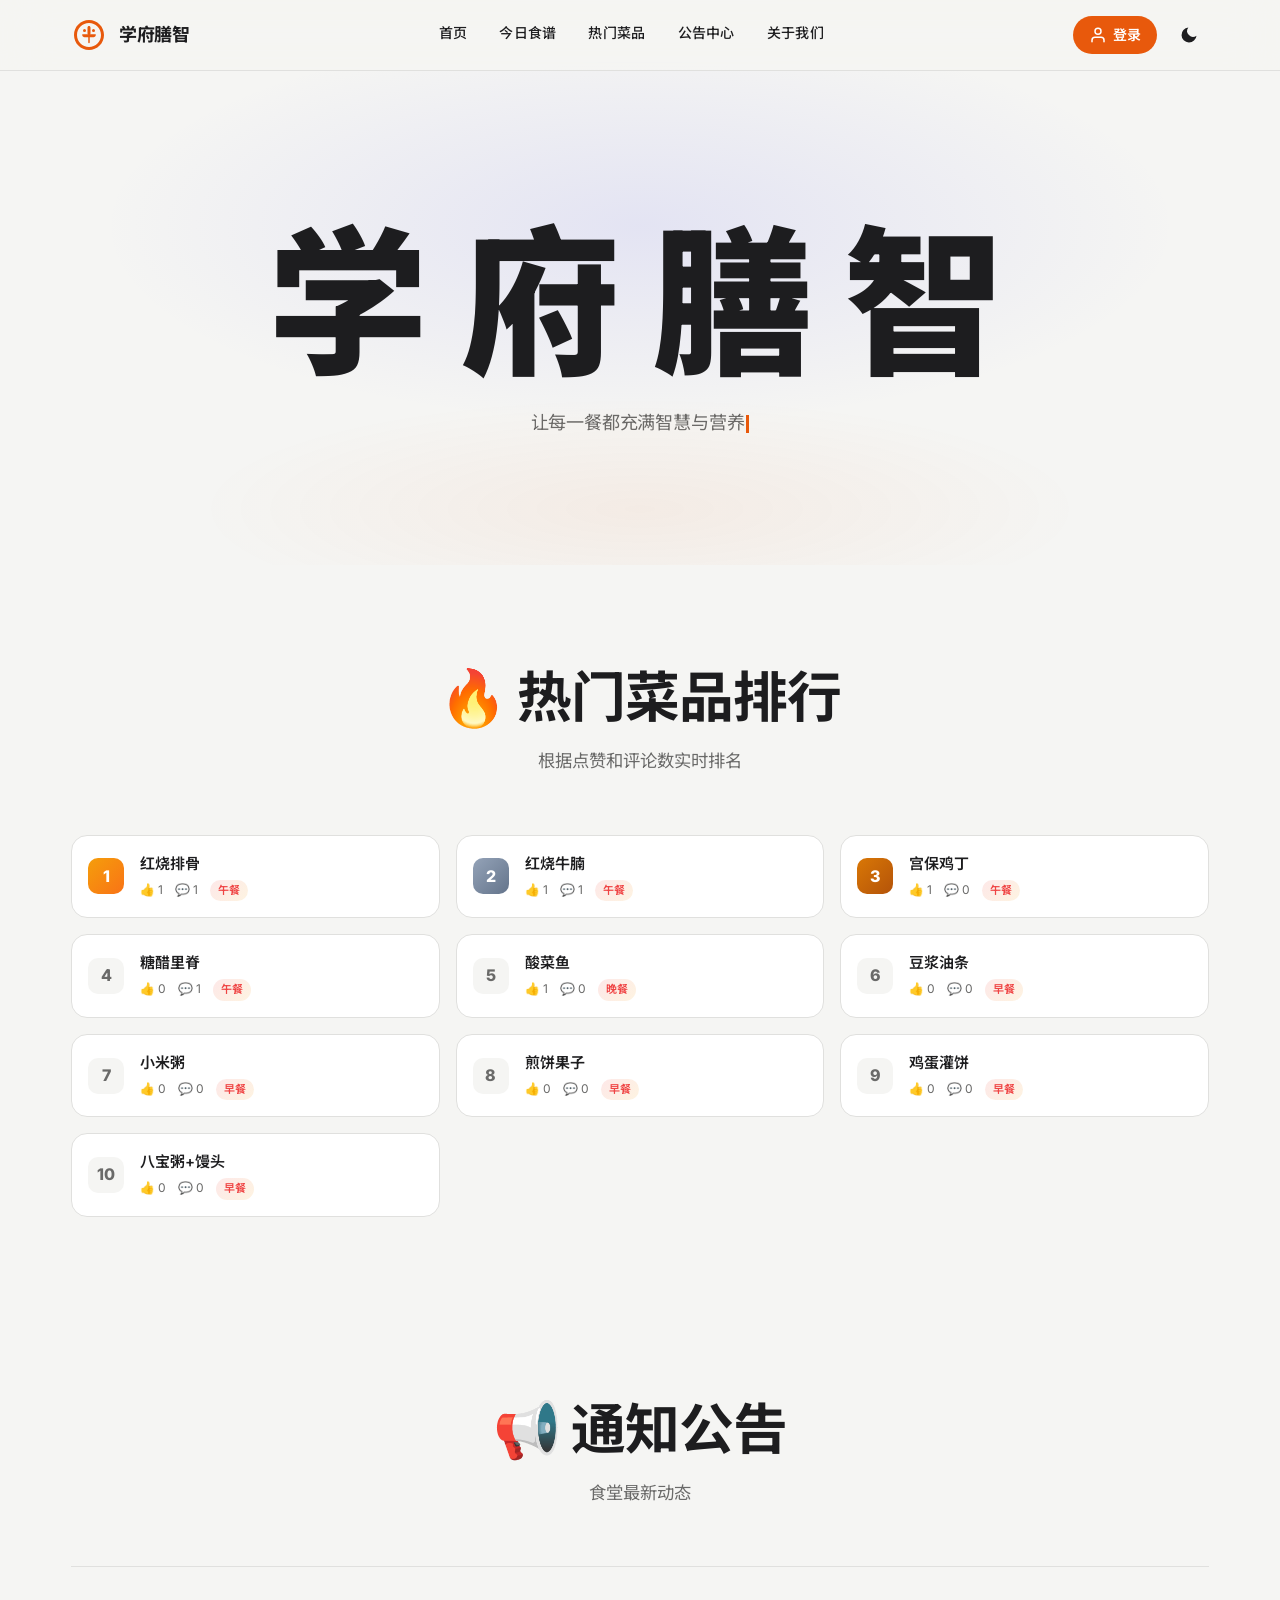
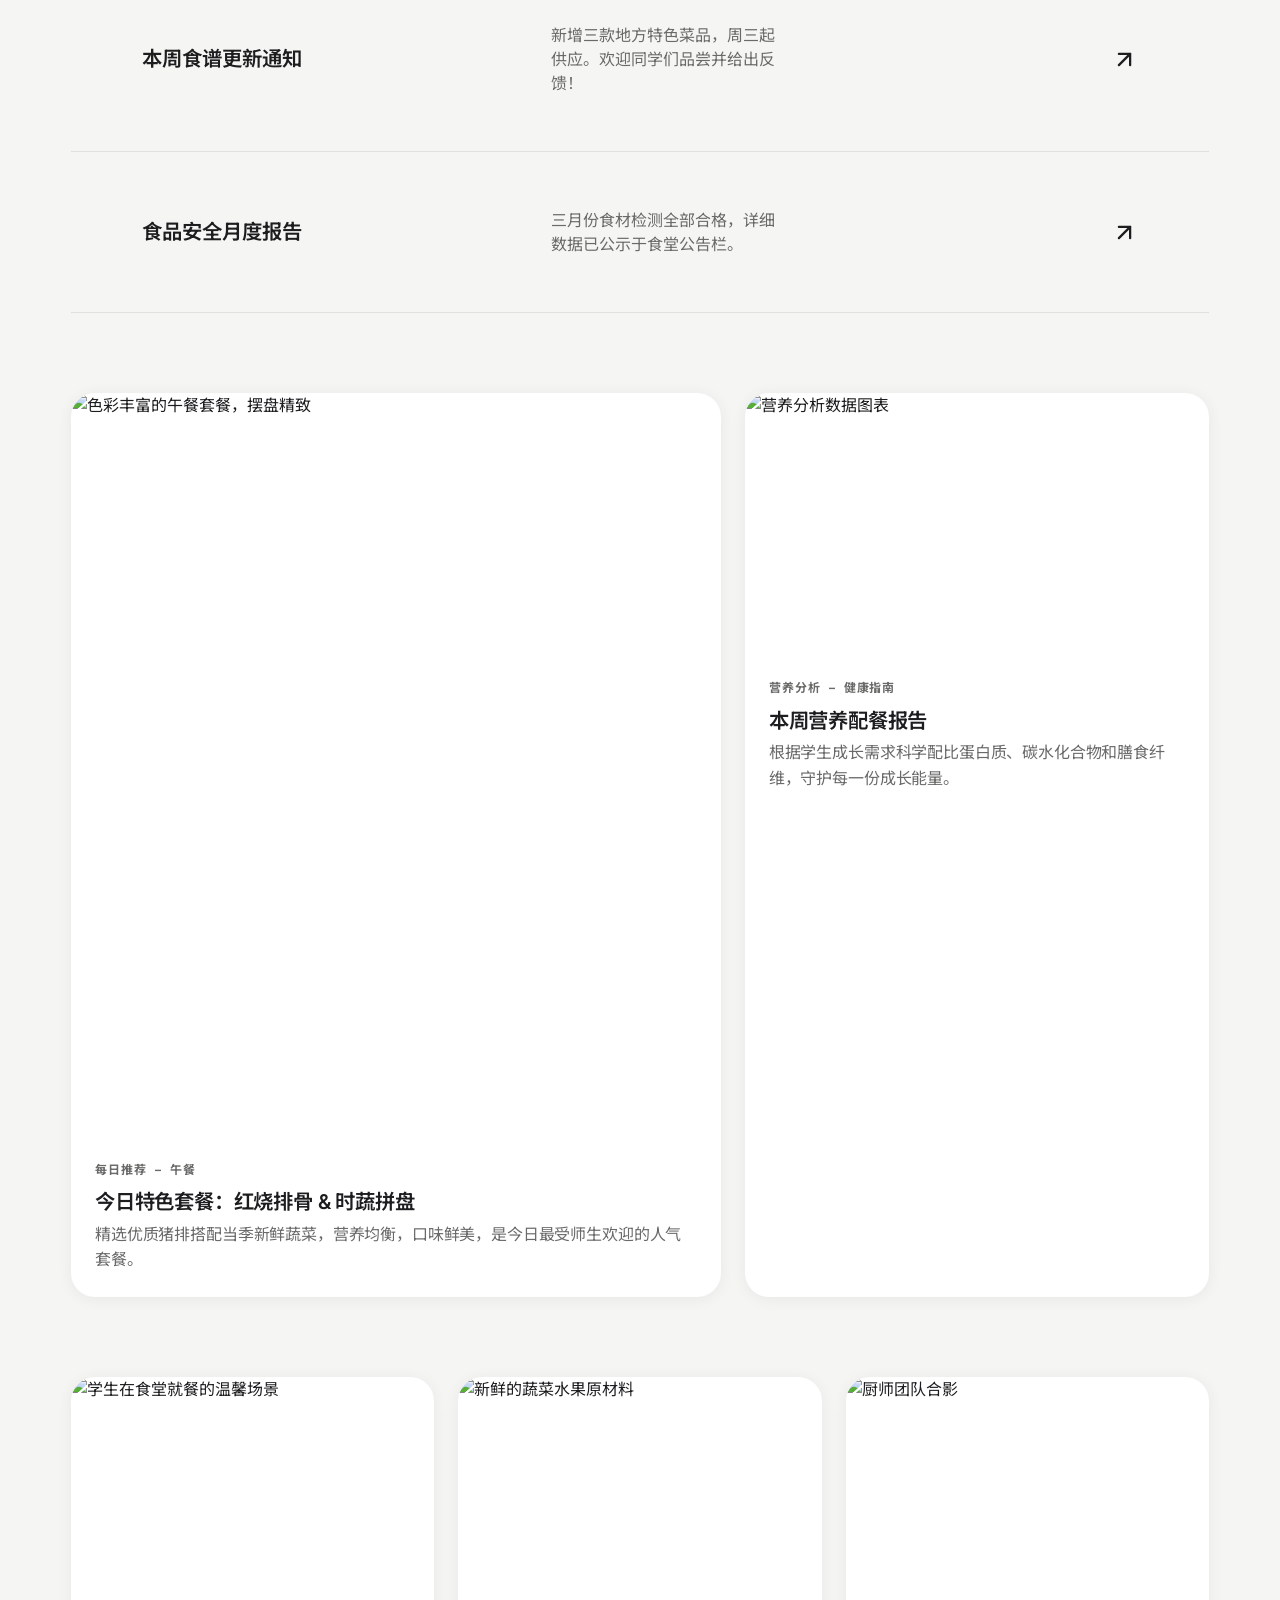
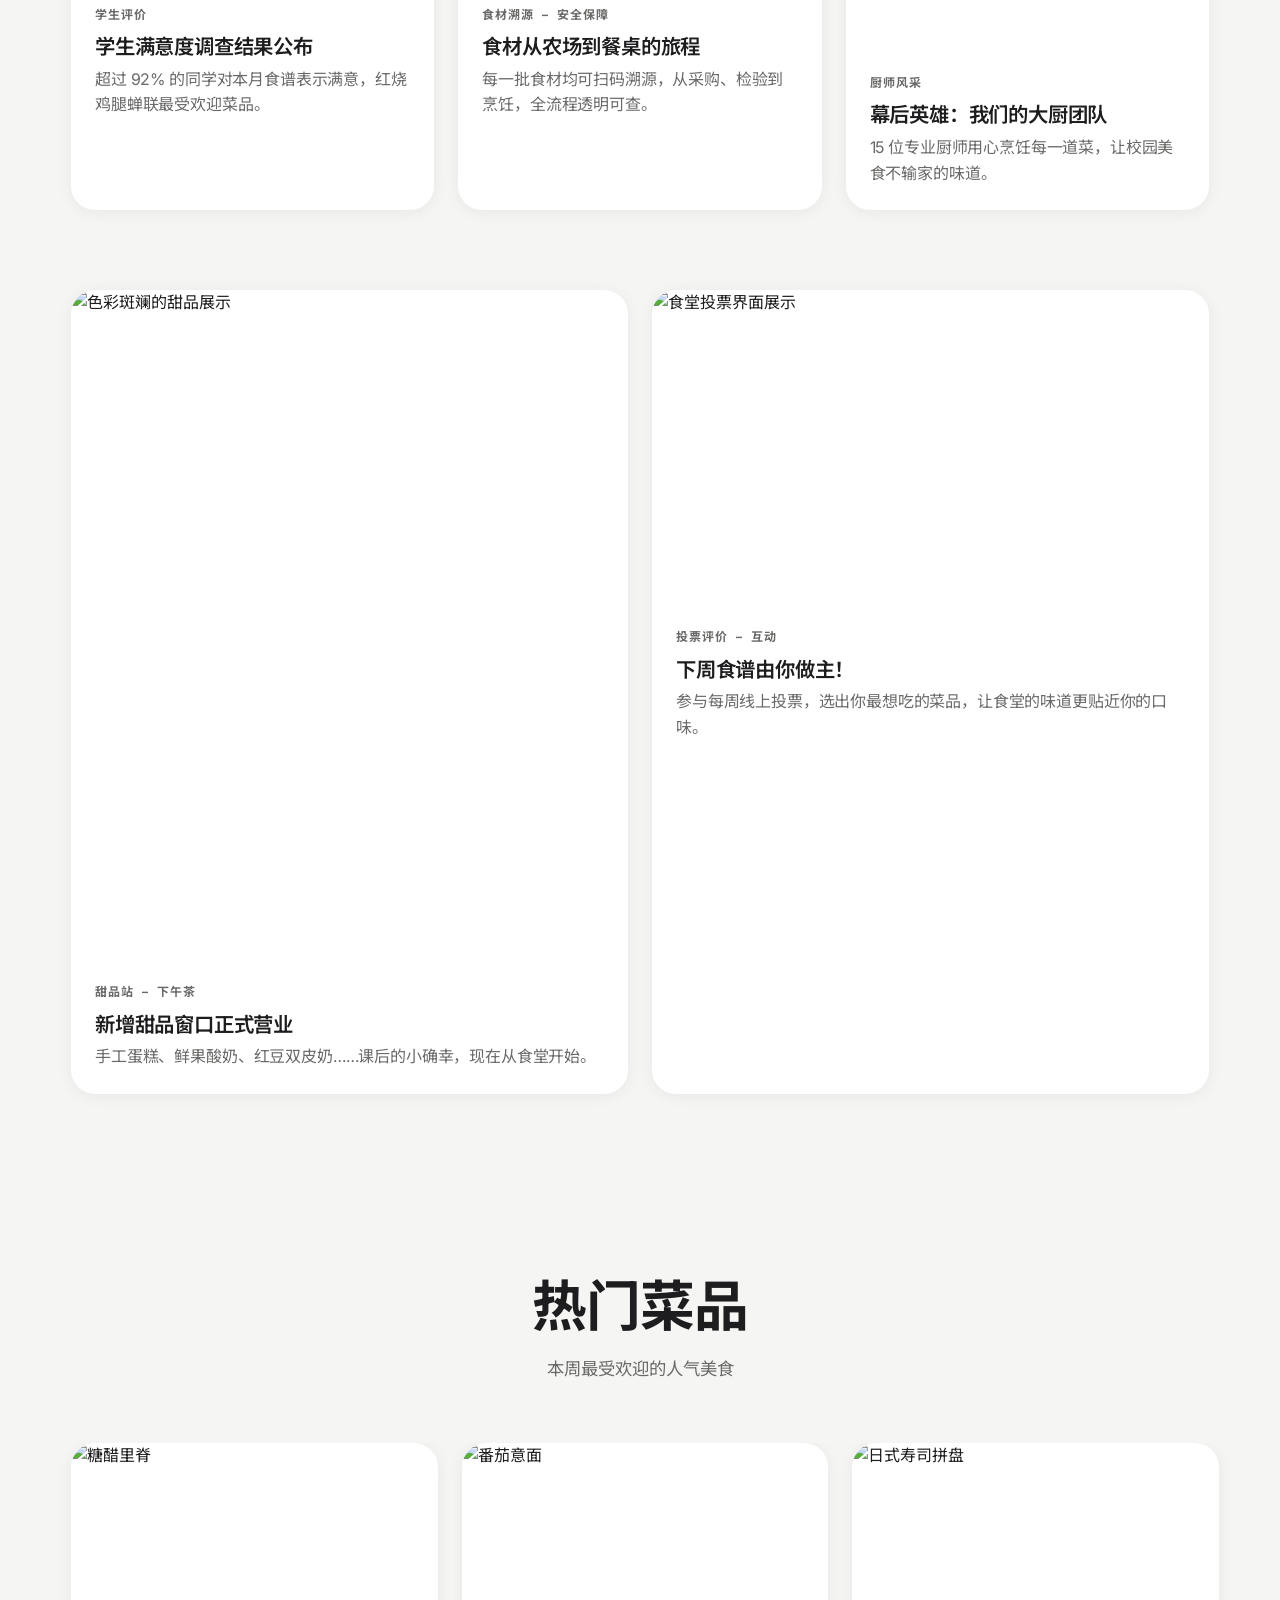
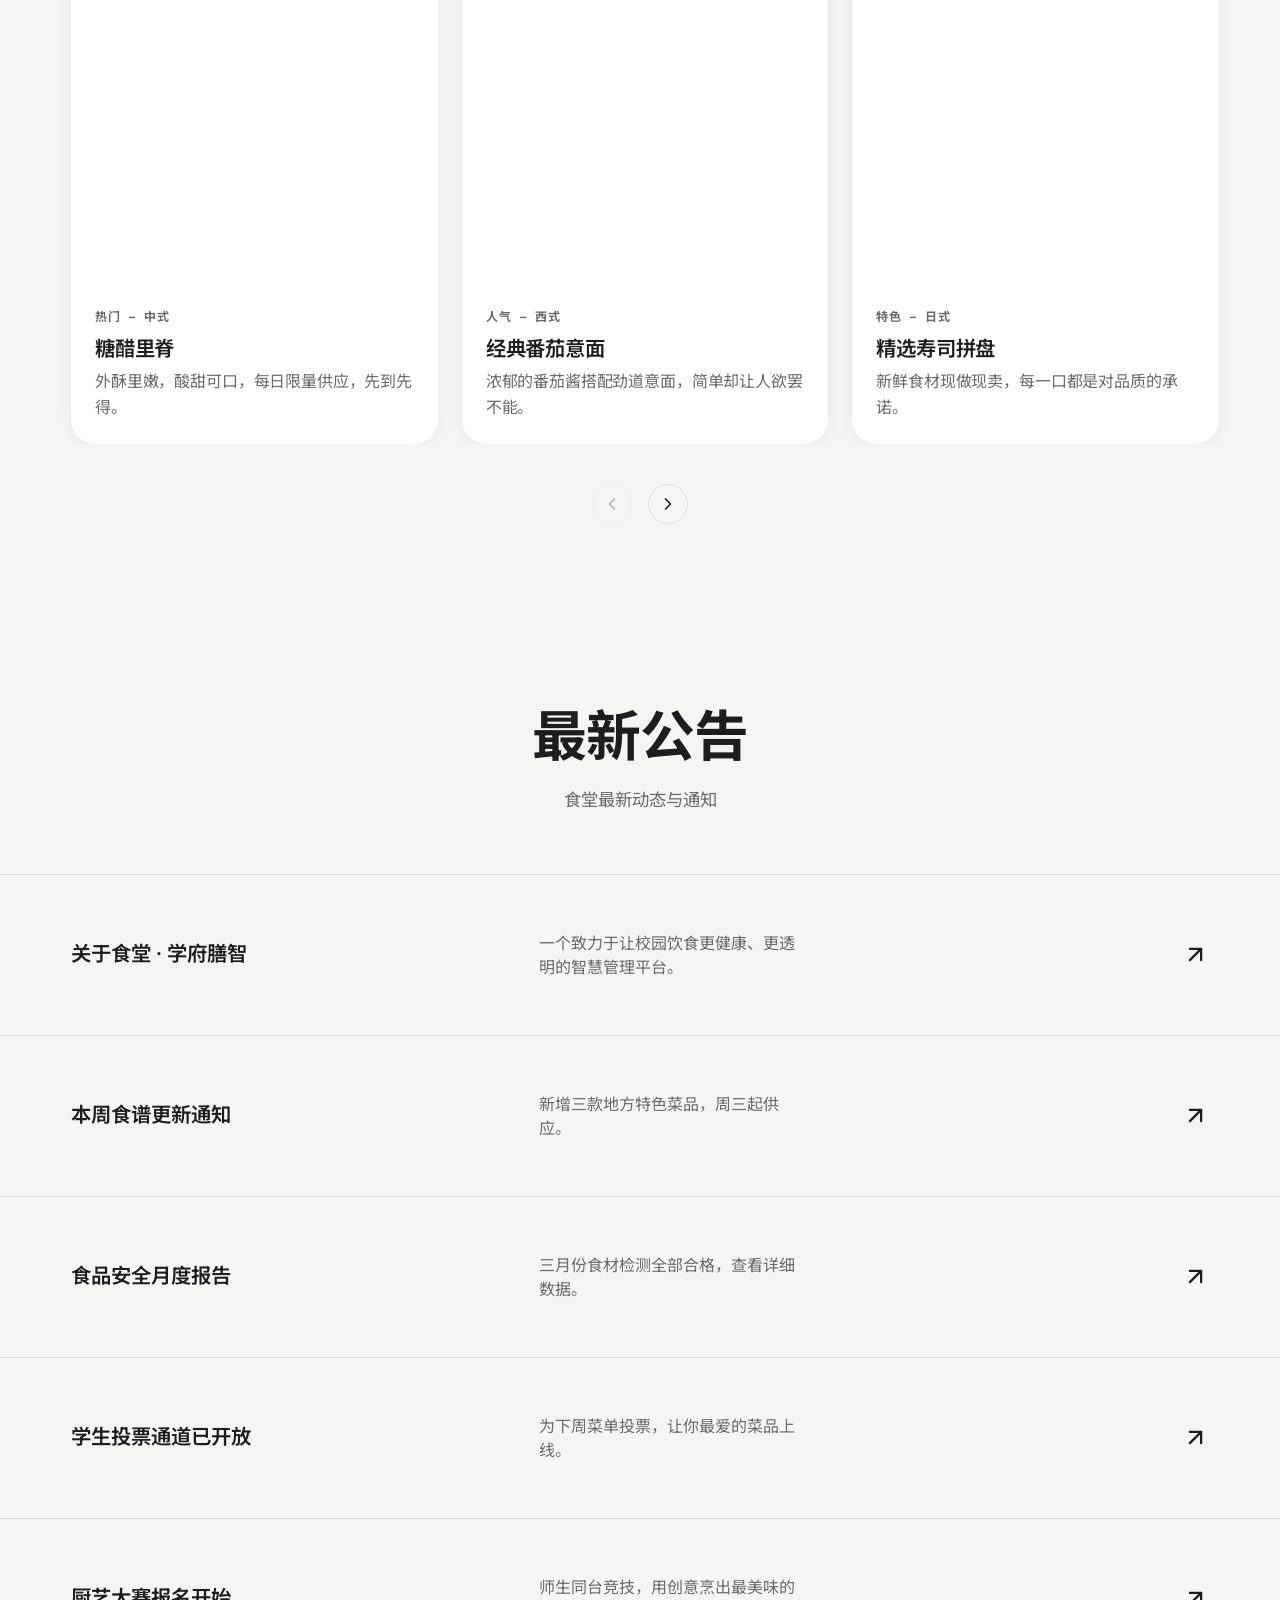
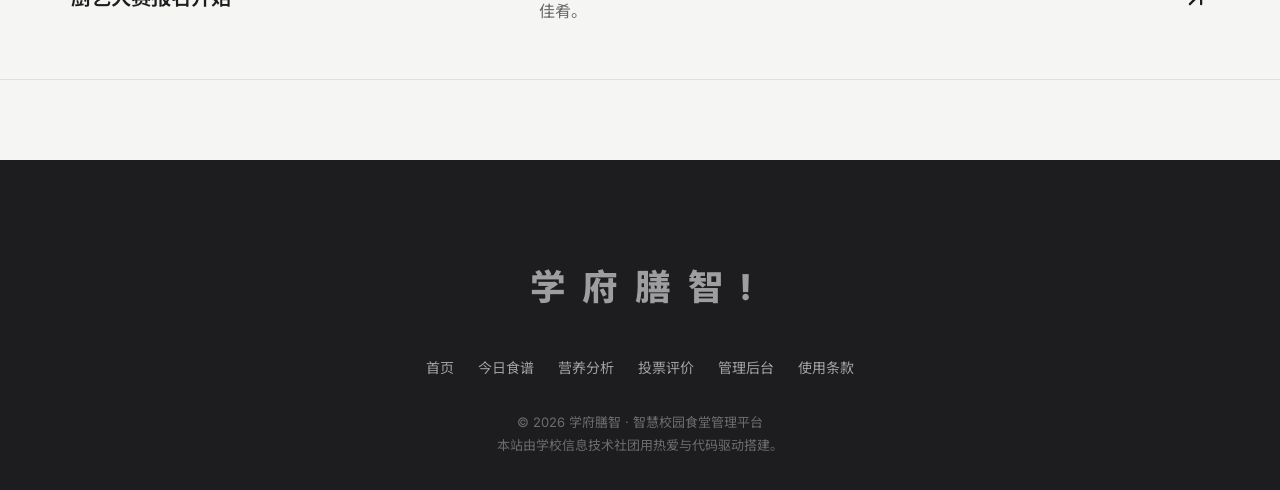
==== commit b80f2bc9: "很好" ====
--- a/index.html
+++ b/index.html
@@ -13,6 +13,7 @@
 
   <link rel="icon" href="data:image/svg+xml,<svg xmlns='http://www.w3.org/2000/svg' viewBox='0 0 100 100'><text y='.9em' font-size='90'>🍽️</text></svg>">
   <link rel="stylesheet" href="style.css">
+  <link rel="stylesheet" href="shared.css">
 </head>
 
 <body>
@@ -42,6 +43,7 @@
       </nav>
 
       <div class="nav-actions">
+        <!-- Logged-out state -->
         <button type="button" class="btn-login" id="btn-open-auth">
           <svg viewBox="0 0 24 24" aria-hidden="true" width="18" height="18" fill="none" stroke="currentColor" stroke-width="2" stroke-linecap="round" stroke-linejoin="round">
             <path d="M20 21v-2a4 4 0 0 0-4-4H8a4 4 0 0 0-4 4v2"/>
@@ -49,6 +51,16 @@
           </svg>
           <span class="btn-login-text">登录</span>
         </button>
+        <!-- Logged-in state (hidden by default) -->
+        <div class="user-logged-in" id="user-logged-in" style="display:none;">
+          <span class="user-logged-name" id="home-user-name"></span>
+          <button type="button" class="btn-login" id="btn-go-dashboard" style="background:var(--accent);">
+            <span class="btn-login-text">进入系统</span>
+          </button>
+          <button type="button" class="btn-logout-home" id="btn-logout-home" title="退出登录" style="padding:0.6rem;border-radius:50%;border:1.5px solid var(--border);display:flex;align-items:center;justify-content:center;">
+            <svg viewBox="0 0 24 24" width="16" height="16" fill="none" stroke="currentColor" stroke-width="2"><path d="M9 21H5a2 2 0 0 1-2-2V5a2 2 0 0 1 2-2h4"/><polyline points="16 17 21 12 16 7"/><line x1="21" y1="12" x2="9" y2="12"/></svg>
+          </button>
+        </div>
 
         <button type="button" class="theme-toggle" id="theme-toggle" aria-label="切换明暗主题">
           <svg class="icon-moon" viewBox="0 0 24 24" aria-hidden="true">
@@ -105,6 +117,28 @@
     </section>
 
 
+    <!-- ========== DYNAMIC HOT RANKING ========== -->
+    <section class="trending" id="home-hot-section" style="display:none;">
+      <div class="container">
+        <div class="section-header reveal">
+          <h2 class="section-title">🔥 热门菜品排行</h2>
+          <p class="section-desc">根据点赞和评论数实时排名</p>
+        </div>
+        <div class="dash-rank-list" id="home-hot-ranking" style="display:grid;grid-template-columns:repeat(auto-fill,minmax(28rem,1fr));gap:1.6rem;"></div>
+      </div>
+    </section>
+
+    <!-- ========== DYNAMIC NOTICES ========== -->
+    <section class="stories" id="home-notices-section" style="display:none;">
+      <div class="container">
+        <div class="section-header reveal">
+          <h2 class="section-title">📢 通知公告</h2>
+          <p class="section-desc">食堂最新动态</p>
+        </div>
+      </div>
+      <div class="container" id="home-notices-list"></div>
+    </section>
+
     <!-- ========== FEATURED GRID — ROW 1 (7+5) ========== -->
     <section id="featured">
       <div class="container">
@@ -480,18 +514,24 @@
   <div class="auth-overlay" id="auth-overlay">
     <div class="auth-modal">
 
+      <!-- Animated gradient decoration -->
+      <div class="auth-gradient-bg"></div>
+
       <button type="button" class="auth-close" id="auth-close" aria-label="关闭">
-        <svg viewBox="0 0 24 24" width="24" height="24" fill="none" stroke="currentColor" stroke-width="2" stroke-linecap="round">
+        <svg viewBox="0 0 24 24" width="20" height="20" fill="none" stroke="currentColor" stroke-width="2" stroke-linecap="round">
           <line x1="18" y1="6" x2="6" y2="18"/>
           <line x1="6" y1="6" x2="18" y2="18"/>
         </svg>
       </button>
 
       <div class="auth-header">
+        <div class="auth-logo">🍽️</div>
         <h2 class="auth-title">欢迎来到学府膳智</h2>
+        <p class="auth-subtitle">智慧校园食堂管理平台</p>
         <div class="auth-tabs">
           <button type="button" class="auth-tab active" data-tab="login">登录</button>
           <button type="button" class="auth-tab" data-tab="register">注册</button>
+          <div class="auth-tab-indicator"></div>
         </div>
       </div>
 
@@ -500,36 +540,49 @@
         <div class="auth-role-select">
           <label class="auth-role active" data-role="student">
             <input type="radio" name="login-role" value="student" checked>
-            <svg viewBox="0 0 24 24" width="22" height="22" fill="none" stroke="currentColor" stroke-width="1.8"><path d="M22 10v6M2 10l10-5 10 5-10 5z"/><path d="M6 12v5c0 2 3 3 6 3s6-1 6-3v-5"/></svg>
-            <span>学生</span>
-          </label>
-          <label class="auth-role" data-role="teacher">
-            <input type="radio" name="login-role" value="teacher">
-            <svg viewBox="0 0 24 24" width="22" height="22" fill="none" stroke="currentColor" stroke-width="1.8"><rect x="2" y="3" width="20" height="14" rx="2"/><line x1="8" y1="21" x2="16" y2="21"/><line x1="12" y1="17" x2="12" y2="21"/></svg>
-            <span>教师</span>
+            <div class="auth-role-icon">
+              <svg viewBox="0 0 24 24" width="24" height="24" fill="none" stroke="currentColor" stroke-width="1.8"><path d="M22 10v6M2 10l10-5 10 5-10 5z"/><path d="M6 12v5c0 2 3 3 6 3s6-1 6-3v-5"/></svg>
+            </div>
+            <span class="auth-role-label">学生</span>
+            <span class="auth-role-desc">使用学号登录</span>
+            <div class="auth-role-check">
+              <svg viewBox="0 0 24 24" width="16" height="16" fill="none" stroke="currentColor" stroke-width="3"><polyline points="20 6 9 17 4 12"/></svg>
+            </div>
           </label>
           <label class="auth-role" data-role="admin">
             <input type="radio" name="login-role" value="admin">
-            <svg viewBox="0 0 24 24" width="22" height="22" fill="none" stroke="currentColor" stroke-width="1.8"><path d="M12 22s8-4 8-10V5l-8-3-8 3v7c0 6 8 10 8 10z"/></svg>
-            <span>管理员</span>
+            <div class="auth-role-icon">
+              <svg viewBox="0 0 24 24" width="24" height="24" fill="none" stroke="currentColor" stroke-width="1.8"><path d="M12 22s8-4 8-10V5l-8-3-8 3v7c0 6 8 10 8 10z"/></svg>
+            </div>
+            <span class="auth-role-label">管理员</span>
+            <span class="auth-role-desc">食堂管理账号</span>
+            <div class="auth-role-check">
+              <svg viewBox="0 0 24 24" width="16" height="16" fill="none" stroke="currentColor" stroke-width="3"><polyline points="20 6 9 17 4 12"/></svg>
+            </div>
           </label>
-          <label class="auth-role" data-role="parent">
-            <input type="radio" name="login-role" value="parent">
-            <svg viewBox="0 0 24 24" width="22" height="22" fill="none" stroke="currentColor" stroke-width="1.8"><path d="M17 21v-2a4 4 0 0 0-4-4H5a4 4 0 0 0-4 4v2"/><circle cx="9" cy="7" r="4"/><path d="M23 21v-2a4 4 0 0 0-3-3.87"/><path d="M16 3.13a4 4 0 0 1 0 7.75"/></svg>
-            <span>家长</span>
-          </label>
         </div>
 
         <div class="auth-field">
-          <label for="login-account">账号</label>
-          <input type="text" id="login-account" placeholder="请输入学号 / 工号" required autocomplete="username">
+          <div class="auth-input-wrap">
+            <svg class="auth-input-icon" viewBox="0 0 24 24" width="18" height="18" fill="none" stroke="currentColor" stroke-width="2"><path d="M20 21v-2a4 4 0 0 0-4-4H8a4 4 0 0 0-4 4v2"/><circle cx="12" cy="7" r="4"/></svg>
+            <input type="text" id="login-account" placeholder="请输入账号" required autocomplete="username">
+          </div>
         </div>
         <div class="auth-field">
-          <label for="login-password">密码</label>
-          <input type="password" id="login-password" placeholder="请输入密码" required autocomplete="current-password">
-        </div>
-
-        <button type="submit" class="auth-submit">登录</button>
+          <div class="auth-input-wrap">
+            <svg class="auth-input-icon" viewBox="0 0 24 24" width="18" height="18" fill="none" stroke="currentColor" stroke-width="2"><rect x="3" y="11" width="18" height="11" rx="2" ry="2"/><path d="M7 11V7a5 5 0 0 1 10 0v4"/></svg>
+            <input type="password" id="login-password" placeholder="请输入密码" required autocomplete="current-password">
+            <button type="button" class="auth-pw-toggle" tabindex="-1" aria-label="显示密码">
+              <svg class="eye-open" viewBox="0 0 24 24" width="18" height="18" fill="none" stroke="currentColor" stroke-width="2"><path d="M1 12s4-8 11-8 11 8 11 8-4 8-11 8-11-8-11-8z"/><circle cx="12" cy="12" r="3"/></svg>
+              <svg class="eye-closed" viewBox="0 0 24 24" width="18" height="18" fill="none" stroke="currentColor" stroke-width="2" style="display:none"><path d="M17.94 17.94A10.07 10.07 0 0 1 12 20c-7 0-11-8-11-8a18.45 18.45 0 0 1 5.06-5.94M9.9 4.24A9.12 9.12 0 0 1 12 4c7 0 11 8 11 8a18.5 18.5 0 0 1-2.16 3.19m-6.72-1.07a3 3 0 1 1-4.24-4.24"/><line x1="1" y1="1" x2="23" y2="23"/></svg>
+            </button>
+          </div>
+        </div>
+
+        <button type="submit" class="auth-submit">
+          <span>登录</span>
+          <svg viewBox="0 0 24 24" width="18" height="18" fill="none" stroke="currentColor" stroke-width="2"><line x1="5" y1="12" x2="19" y2="12"/><polyline points="12 5 19 12 12 19"/></svg>
+        </button>
         <p class="auth-footer-text">还没有账号？<a href="#" id="goto-register">立即注册</a></p>
       </form>
 
@@ -538,50 +591,64 @@
         <div class="auth-role-select">
           <label class="auth-role active" data-role="student">
             <input type="radio" name="reg-role" value="student" checked>
-            <svg viewBox="0 0 24 24" width="22" height="22" fill="none" stroke="currentColor" stroke-width="1.8"><path d="M22 10v6M2 10l10-5 10 5-10 5z"/><path d="M6 12v5c0 2 3 3 6 3s6-1 6-3v-5"/></svg>
-            <span>学生</span>
-          </label>
-          <label class="auth-role" data-role="teacher">
-            <input type="radio" name="reg-role" value="teacher">
-            <svg viewBox="0 0 24 24" width="22" height="22" fill="none" stroke="currentColor" stroke-width="1.8"><rect x="2" y="3" width="20" height="14" rx="2"/><line x1="8" y1="21" x2="16" y2="21"/><line x1="12" y1="17" x2="12" y2="21"/></svg>
-            <span>教师</span>
+            <div class="auth-role-icon">
+              <svg viewBox="0 0 24 24" width="24" height="24" fill="none" stroke="currentColor" stroke-width="1.8"><path d="M22 10v6M2 10l10-5 10 5-10 5z"/><path d="M6 12v5c0 2 3 3 6 3s6-1 6-3v-5"/></svg>
+            </div>
+            <span class="auth-role-label">学生</span>
+            <span class="auth-role-desc">使用学号注册</span>
+            <div class="auth-role-check">
+              <svg viewBox="0 0 24 24" width="16" height="16" fill="none" stroke="currentColor" stroke-width="3"><polyline points="20 6 9 17 4 12"/></svg>
+            </div>
           </label>
           <label class="auth-role" data-role="admin">
             <input type="radio" name="reg-role" value="admin">
-            <svg viewBox="0 0 24 24" width="22" height="22" fill="none" stroke="currentColor" stroke-width="1.8"><path d="M12 22s8-4 8-10V5l-8-3-8 3v7c0 6 8 10 8 10z"/></svg>
-            <span>管理员</span>
+            <div class="auth-role-icon">
+              <svg viewBox="0 0 24 24" width="24" height="24" fill="none" stroke="currentColor" stroke-width="1.8"><path d="M12 22s8-4 8-10V5l-8-3-8 3v7c0 6 8 10 8 10z"/></svg>
+            </div>
+            <span class="auth-role-label">管理员</span>
+            <span class="auth-role-desc">食堂管理账号</span>
+            <div class="auth-role-check">
+              <svg viewBox="0 0 24 24" width="16" height="16" fill="none" stroke="currentColor" stroke-width="3"><polyline points="20 6 9 17 4 12"/></svg>
+            </div>
           </label>
-          <label class="auth-role" data-role="parent">
-            <input type="radio" name="reg-role" value="parent">
-            <svg viewBox="0 0 24 24" width="22" height="22" fill="none" stroke="currentColor" stroke-width="1.8"><path d="M17 21v-2a4 4 0 0 0-4-4H5a4 4 0 0 0-4 4v2"/><circle cx="9" cy="7" r="4"/><path d="M23 21v-2a4 4 0 0 0-3-3.87"/><path d="M16 3.13a4 4 0 0 1 0 7.75"/></svg>
-            <span>家长</span>
-          </label>
         </div>
 
         <div class="auth-field">
-          <label for="reg-name">姓名</label>
-          <input type="text" id="reg-name" placeholder="请输入真实姓名" required>
+          <div class="auth-input-wrap">
+            <svg class="auth-input-icon" viewBox="0 0 24 24" width="18" height="18" fill="none" stroke="currentColor" stroke-width="2"><path d="M20 21v-2a4 4 0 0 0-4-4H8a4 4 0 0 0-4 4v2"/><circle cx="12" cy="7" r="4"/></svg>
+            <input type="text" id="reg-name" placeholder="请输入真实姓名" required>
+          </div>
         </div>
         <div class="auth-field">
-          <label for="reg-account">账号</label>
-          <input type="text" id="reg-account" placeholder="请输入学号 / 工号" required autocomplete="username">
+          <div class="auth-input-wrap">
+            <svg class="auth-input-icon" viewBox="0 0 24 24" width="18" height="18" fill="none" stroke="currentColor" stroke-width="2"><rect x="2" y="3" width="20" height="14" rx="2"/><line x1="8" y1="21" x2="16" y2="21"/><line x1="12" y1="17" x2="12" y2="21"/></svg>
+            <input type="text" id="reg-account" placeholder="请输入学号 / 工号" required autocomplete="username">
+          </div>
         </div>
         <div class="auth-field">
-          <label for="reg-password">密码</label>
-          <input type="password" id="reg-password" placeholder="请设置密码（至少6位）" required minlength="6" autocomplete="new-password">
+          <div class="auth-input-wrap">
+            <svg class="auth-input-icon" viewBox="0 0 24 24" width="18" height="18" fill="none" stroke="currentColor" stroke-width="2"><rect x="3" y="11" width="18" height="11" rx="2" ry="2"/><path d="M7 11V7a5 5 0 0 1 10 0v4"/></svg>
+            <input type="password" id="reg-password" placeholder="请设置密码（至少6位）" required minlength="6" autocomplete="new-password">
+          </div>
         </div>
         <div class="auth-field">
-          <label for="reg-confirm">确认密码</label>
-          <input type="password" id="reg-confirm" placeholder="请再次输入密码" required minlength="6" autocomplete="new-password">
-        </div>
-
-        <button type="submit" class="auth-submit">注册</button>
+          <div class="auth-input-wrap">
+            <svg class="auth-input-icon" viewBox="0 0 24 24" width="18" height="18" fill="none" stroke="currentColor" stroke-width="2"><path d="M12 22s8-4 8-10V5l-8-3-8 3v7c0 6 8 10 8 10z"/></svg>
+            <input type="password" id="reg-confirm" placeholder="请再次输入密码" required minlength="6" autocomplete="new-password">
+          </div>
+        </div>
+
+        <button type="submit" class="auth-submit">
+          <span>注册</span>
+          <svg viewBox="0 0 24 24" width="18" height="18" fill="none" stroke="currentColor" stroke-width="2"><line x1="5" y1="12" x2="19" y2="12"/><polyline points="12 5 19 12 12 19"/></svg>
+        </button>
         <p class="auth-footer-text">已有账号？<a href="#" id="goto-login">立即登录</a></p>
       </form>
 
     </div>
   </div>
 
+  <script src="shared.js"></script>
   <script src="script.js"></script>
 
 </body>
--- a/style.css
+++ b/style.css
@@ -831,7 +831,7 @@
   .btn-login { padding: 0.8rem; border-radius: 50%; }
 }
 
-/* ---------- Auth Modal ---------- */
+/* ---------- Auth Modal — Premium Redesign ---------- */
 .auth-overlay {
   position: fixed;
   inset: 0;
@@ -839,12 +839,12 @@
   display: flex;
   align-items: center;
   justify-content: center;
-  background: rgba(0,0,0,.45);
-  backdrop-filter: blur(8px);
-  -webkit-backdrop-filter: blur(8px);
+  background: rgba(0,0,0,.55);
+  backdrop-filter: blur(16px) saturate(1.8);
+  -webkit-backdrop-filter: blur(16px) saturate(1.8);
   opacity: 0;
   visibility: hidden;
-  transition: opacity 0.35s ease, visibility 0.35s ease;
+  transition: opacity 0.4s ease, visibility 0.4s ease;
 }
 
 .auth-overlay.active {
@@ -855,179 +855,417 @@
 .auth-modal {
   position: relative;
   width: 92vw;
-  max-width: 46rem;
+  max-width: 44rem;
   max-height: 90vh;
   overflow-y: auto;
+  overflow-x: hidden;
   background: var(--bg-card);
-  border-radius: 2rem;
-  padding: 4rem 3.2rem 2.8rem;
-  box-shadow: 0 24px 64px rgba(0,0,0,.2);
-  transform: translateY(2rem) scale(0.96);
-  transition: transform 0.4s cubic-bezier(0.34, 1.56, 0.64, 1);
+  border-radius: 2.4rem;
+  padding: 0 3.2rem 3rem;
+  box-shadow: 0 32px 80px rgba(0,0,0,.25), 0 0 0 1px rgba(255,255,255,.06) inset;
+  transform: translateY(3rem) scale(0.94);
+  transition: transform 0.5s cubic-bezier(0.34, 1.56, 0.64, 1);
+}
+
+[data-theme="dark"] .auth-modal {
+  box-shadow: 0 32px 80px rgba(0,0,0,.5), 0 0 0 1px rgba(255,255,255,.04) inset;
 }
 
 .auth-overlay.active .auth-modal {
   transform: translateY(0) scale(1);
 }
 
+/* Animated gradient decoration at top */
+.auth-gradient-bg {
+  position: relative;
+  margin: 0 -3.2rem;
+  height: 12rem;
+  background: linear-gradient(135deg, #e8590c 0%, #ec4899 40%, #8b5cf6 70%, #06b6d4 100%);
+  background-size: 300% 300%;
+  animation: authGradientShift 8s ease infinite;
+  border-radius: 2.4rem 2.4rem 0 0;
+  overflow: hidden;
+}
+
+.auth-gradient-bg::after {
+  content: '';
+  position: absolute;
+  bottom: 0;
+  left: 0;
+  right: 0;
+  height: 4rem;
+  background: linear-gradient(to top, var(--bg-card), transparent);
+}
+
+@keyframes authGradientShift {
+  0%, 100% { background-position: 0% 50%; }
+  50% { background-position: 100% 50%; }
+}
+
+/* Close button */
 .auth-close {
   position: absolute;
-  top: 1.6rem;
-  right: 1.6rem;
-  width: 3.6rem;
-  height: 3.6rem;
+  top: 1.2rem;
+  right: 1.2rem;
+  width: 3.4rem;
+  height: 3.4rem;
   display: flex;
   align-items: center;
   justify-content: center;
   border-radius: 50%;
-  transition: background var(--transition);
+  background: rgba(255,255,255,.2);
+  backdrop-filter: blur(8px);
+  -webkit-backdrop-filter: blur(8px);
+  color: #fff;
+  transition: background var(--transition), transform 0.2s ease;
+  z-index: 5;
 }
 
 .auth-close:hover {
-  background: var(--border);
+  background: rgba(255,255,255,.35);
+  transform: rotate(90deg);
 }
 
 /* Auth Header */
 .auth-header {
   text-align: center;
-  margin-bottom: 2.8rem;
+  margin-top: -5rem;
+  margin-bottom: 2.4rem;
+  position: relative;
+  z-index: 2;
+}
+
+.auth-logo {
+  font-size: 4.2rem;
+  line-height: 1;
+  margin-bottom: 1.2rem;
+  animation: authLogoBounce 0.6s cubic-bezier(0.34, 1.56, 0.64, 1) 0.2s both;
+  filter: drop-shadow(0 4px 12px rgba(0,0,0,.15));
+}
+
+@keyframes authLogoBounce {
+  from { transform: scale(0) rotate(-20deg); opacity: 0; }
+  to { transform: scale(1) rotate(0); opacity: 1; }
 }
 
 .auth-title {
   font-size: 2.4rem;
-  font-weight: 700;
+  font-weight: 800;
+  margin-bottom: 0.4rem;
+  letter-spacing: -0.02em;
+  background: linear-gradient(135deg, var(--text), var(--text-secondary));
+  -webkit-background-clip: text;
+  background-clip: text;
+  -webkit-text-fill-color: transparent;
+}
+
+.auth-subtitle {
+  font-size: 1.3rem;
+  color: var(--text-secondary);
   margin-bottom: 2rem;
-}
-
+  letter-spacing: 0.02em;
+}
+
+/* Tabs with sliding indicator */
 .auth-tabs {
   display: inline-flex;
+  position: relative;
   background: var(--bg);
-  border-radius: 10rem;
+  border-radius: 1.2rem;
   padding: 0.4rem;
-  gap: 0.2rem;
+  gap: 0;
+  border: 1px solid var(--border);
 }
 
 .auth-tab {
-  padding: 0.8rem 2.8rem;
-  border-radius: 10rem;
+  padding: 0.8rem 3rem;
+  border-radius: 1rem;
   font-size: 1.4rem;
   font-weight: 600;
-  transition: background var(--transition), color var(--transition);
+  transition: color 0.3s ease;
+  position: relative;
+  z-index: 1;
 }
 
 .auth-tab.active {
+  color: #fff;
+}
+
+.auth-tab:not(.active) {
+  color: var(--text-secondary);
+}
+
+.auth-tab:not(.active):hover {
+  color: var(--text);
+}
+
+.auth-tab-indicator {
+  position: absolute;
+  top: 0.4rem;
+  left: 0.4rem;
+  width: calc(50% - 0.4rem);
+  height: calc(100% - 0.8rem);
+  background: linear-gradient(135deg, var(--accent), #d64d0a);
+  border-radius: 1rem;
+  transition: transform 0.35s cubic-bezier(0.34, 1.56, 0.64, 1);
+  box-shadow: 0 4px 12px rgba(232,89,12,.3);
+  z-index: 0;
+}
+
+.auth-tab[data-tab="register"].active ~ .auth-tab-indicator {
+  transform: translateX(100%);
+}
+
+/* Role Selector — Modern card style */
+.auth-role-select {
+  display: grid;
+  grid-template-columns: 1fr 1fr;
+  gap: 1.2rem;
+  margin-bottom: 2rem;
+}
+
+.auth-role {
+  position: relative;
+  display: flex;
+  flex-direction: column;
+  align-items: center;
+  gap: 0.4rem;
+  padding: 2rem 1.2rem 1.6rem;
+  border: 2px solid var(--border);
+  border-radius: 1.8rem;
+  cursor: pointer;
+  transition: all 0.3s cubic-bezier(0.34, 1.56, 0.64, 1);
+  text-align: center;
+  overflow: hidden;
+}
+
+.auth-role input { display: none; }
+
+.auth-role::before {
+  content: '';
+  position: absolute;
+  inset: 0;
+  background: linear-gradient(135deg, rgba(232,89,12,.06), rgba(236,72,153,.04));
+  opacity: 0;
+  transition: opacity 0.3s ease;
+  border-radius: inherit;
+}
+
+.auth-role:hover {
+  border-color: var(--text-secondary);
+  transform: translateY(-3px);
+  box-shadow: 0 8px 24px rgba(0,0,0,.06);
+}
+
+.auth-role:hover::before {
+  opacity: 1;
+}
+
+.auth-role.active {
+  border-color: var(--accent);
+  transform: translateY(-3px);
+  box-shadow: 0 8px 24px rgba(232,89,12,.15);
+}
+
+.auth-role.active::before {
+  opacity: 1;
+}
+
+[data-theme="dark"] .auth-role.active {
+  box-shadow: 0 8px 24px rgba(232,89,12,.2);
+}
+
+.auth-role-icon {
+  width: 4.8rem;
+  height: 4.8rem;
+  display: flex;
+  align-items: center;
+  justify-content: center;
+  border-radius: 1.4rem;
+  background: var(--bg);
+  margin-bottom: 0.4rem;
+  transition: all 0.3s ease;
+}
+
+.auth-role-icon svg {
+  stroke: var(--text-secondary);
+  transition: stroke 0.3s ease;
+}
+
+.auth-role.active .auth-role-icon {
+  background: linear-gradient(135deg, rgba(232,89,12,.12), rgba(236,72,153,.08));
+}
+
+.auth-role.active .auth-role-icon svg {
+  stroke: var(--accent);
+}
+
+.auth-role-label {
+  font-size: 1.5rem;
+  font-weight: 700;
+  position: relative;
+  z-index: 1;
+}
+
+.auth-role-desc {
+  font-size: 1.1rem;
+  color: var(--text-secondary);
+  position: relative;
+  z-index: 1;
+}
+
+/* Checkmark indicator */
+.auth-role-check {
+  position: absolute;
+  top: 0.8rem;
+  right: 0.8rem;
+  width: 2.2rem;
+  height: 2.2rem;
+  display: flex;
+  align-items: center;
+  justify-content: center;
+  border-radius: 50%;
   background: var(--accent);
   color: #fff;
-}
-
-.auth-tab:not(.active):hover {
-  background: var(--border);
-}
-
-/* Role Selector */
-.auth-role-select {
-  display: grid;
-  grid-template-columns: repeat(4, 1fr);
-  gap: 1rem;
-  margin-bottom: 2.4rem;
-}
-
-.auth-role {
-  display: flex;
-  flex-direction: column;
-  align-items: center;
-  gap: 0.6rem;
-  padding: 1.4rem 0.8rem;
-  border: 2px solid var(--border);
-  border-radius: 1.4rem;
-  cursor: pointer;
-  font-size: 1.2rem;
-  font-weight: 600;
-  transition: border-color var(--transition), background var(--transition), transform var(--transition);
-  text-align: center;
-}
-
-.auth-role input { display: none; }
-
-.auth-role:hover {
-  border-color: var(--text-secondary);
-  transform: translateY(-2px);
-}
-
-.auth-role.active {
-  border-color: var(--accent);
-  background: rgba(232,89,12,.06);
-}
-
-[data-theme="dark"] .auth-role.active {
-  background: rgba(232,89,12,.12);
-}
-
-.auth-role svg {
-  stroke: var(--text-secondary);
-  transition: stroke var(--transition);
-}
-
-.auth-role.active svg {
-  stroke: var(--accent);
-}
-
-/* Form Fields */
+  opacity: 0;
+  transform: scale(0);
+  transition: all 0.3s cubic-bezier(0.34, 1.56, 0.64, 1);
+}
+
+.auth-role.active .auth-role-check {
+  opacity: 1;
+  transform: scale(1);
+}
+
+/* Input Fields — Icon-enhanced */
 .auth-field {
-  margin-bottom: 1.6rem;
-}
-
-.auth-field label {
-  display: block;
-  font-size: 1.3rem;
-  font-weight: 600;
-  margin-bottom: 0.6rem;
+  margin-bottom: 1.4rem;
+}
+
+.auth-input-wrap {
+  position: relative;
+  display: flex;
+  align-items: center;
+}
+
+.auth-input-icon {
+  position: absolute;
+  left: 1.4rem;
   color: var(--text-secondary);
-}
-
-.auth-field input {
+  opacity: 0.5;
+  transition: color 0.3s ease, opacity 0.3s ease;
+  pointer-events: none;
+  flex-shrink: 0;
+}
+
+.auth-input-wrap input {
   width: 100%;
-  padding: 1.2rem 1.6rem;
+  padding: 1.3rem 1.6rem 1.3rem 4.2rem;
   font-size: 1.5rem;
   font-family: inherit;
   border: 1.5px solid var(--border);
-  border-radius: 1.2rem;
+  border-radius: 1.4rem;
   background: var(--bg);
   color: var(--text);
   outline: none;
-  transition: border-color var(--transition), box-shadow var(--transition);
-}
-
-.auth-field input:focus {
+  transition: border-color 0.3s ease, box-shadow 0.3s ease, background 0.3s ease;
+}
+
+.auth-input-wrap input:focus {
   border-color: var(--accent);
-  box-shadow: 0 0 0 3px rgba(232,89,12,.12);
-}
-
-.auth-field input::placeholder {
+  box-shadow: 0 0 0 4px rgba(232,89,12,.08);
+  background: var(--bg-card);
+}
+
+.auth-input-wrap input:focus ~ .auth-input-icon,
+.auth-input-wrap:focus-within .auth-input-icon {
+  color: var(--accent);
+  opacity: 1;
+}
+
+.auth-input-wrap input::placeholder {
   color: var(--text-secondary);
-  opacity: 0.6;
-}
-
-/* Submit Button */
+  opacity: 0.5;
+}
+
+/* Password toggle */
+.auth-pw-toggle {
+  position: absolute;
+  right: 1.2rem;
+  width: 3rem;
+  height: 3rem;
+  display: flex;
+  align-items: center;
+  justify-content: center;
+  border-radius: 0.8rem;
+  color: var(--text-secondary);
+  transition: color var(--transition), background var(--transition);
+  background: none;
+  border: none;
+  cursor: pointer;
+}
+
+.auth-pw-toggle:hover {
+  color: var(--text);
+  background: var(--border);
+}
+
+/* Submit Button — Premium gradient with shimmer */
 .auth-submit {
   width: 100%;
   padding: 1.4rem;
   margin-top: 0.8rem;
   font-size: 1.6rem;
   font-weight: 700;
-  border-radius: 1.2rem;
-  background: linear-gradient(135deg, var(--accent), #d64d0a);
+  border-radius: 1.4rem;
+  background: linear-gradient(135deg, var(--accent), #c24008, #e8590c);
+  background-size: 200% 200%;
   color: #fff;
-  transition: transform var(--transition), box-shadow var(--transition), opacity var(--transition);
+  display: flex;
+  align-items: center;
+  justify-content: center;
+  gap: 0.8rem;
+  position: relative;
+  overflow: hidden;
+  transition: transform 0.25s ease, box-shadow 0.25s ease;
+  animation: submitGradient 3s ease infinite;
+}
+
+@keyframes submitGradient {
+  0%, 100% { background-position: 0% 50%; }
+  50% { background-position: 100% 50%; }
+}
+
+.auth-submit::before {
+  content: '';
+  position: absolute;
+  top: 0;
+  left: -100%;
+  width: 100%;
+  height: 100%;
+  background: linear-gradient(90deg, transparent, rgba(255,255,255,.2), transparent);
+  transition: left 0.6s ease;
+}
+
+.auth-submit:hover::before {
+  left: 100%;
 }
 
 .auth-submit:hover {
   transform: translateY(-2px);
-  box-shadow: 0 6px 20px rgba(232,89,12,.35);
+  box-shadow: 0 8px 28px rgba(232,89,12,.4);
 }
 
 .auth-submit:active {
-  transform: translateY(0);
+  transform: translateY(0) scale(0.98);
+}
+
+.auth-submit svg {
+  transition: transform 0.3s ease;
+}
+
+.auth-submit:hover svg {
+  transform: translateX(4px);
 }
 
 /* Footer Text */
@@ -1041,8 +1279,169 @@
 .auth-footer-text a {
   color: var(--accent);
   font-weight: 600;
-}
-
-.auth-footer-text a:hover {
-  text-decoration: underline;
-}
+  position: relative;
+}
+
+.auth-footer-text a::after {
+  content: '';
+  position: absolute;
+  bottom: -1px;
+  left: 0;
+  width: 0;
+  height: 1.5px;
+  background: var(--accent);
+  transition: width 0.3s ease;
+}
+
+.auth-footer-text a:hover::after {
+  width: 100%;
+}
+
+/* Removed old label-based auth-field styles */
+.auth-field label:not(.auth-role) {
+  display: none;
+}
+
+/* ---------- Homepage Logged In State ---------- */
+.user-logged-in {
+  display: flex;
+  align-items: center;
+  gap: 0.8rem;
+}
+
+.user-logged-name {
+  font-size: 1.4rem;
+  font-weight: 600;
+  color: var(--text);
+  white-space: nowrap;
+}
+
+@media (max-width: 500px) {
+  .user-logged-name { display: none; }
+}
+
+.btn-logout-home {
+  background: none;
+  cursor: pointer;
+  transition: all var(--transition);
+}
+
+.btn-logout-home:hover {
+  border-color: #ef4444 !important;
+  color: #ef4444;
+}
+
+/* Homepage dynamic rank card inline overrides */
+.dash-rank-num--1 { background: linear-gradient(135deg, #f59e0b, #f97316); color: #fff; }
+.dash-rank-num--2 { background: linear-gradient(135deg, #94a3b8, #64748b); color: #fff; }
+.dash-rank-num--3 { background: linear-gradient(135deg, #d97706, #b45309); color: #fff; }
+.dash-rank-num--default { background: var(--bg); color: var(--text-secondary); }
+
+.dash-rank-card:hover {
+  border-color: var(--accent) !important;
+  transform: translateY(-2px);
+  box-shadow: 0 4px 16px rgba(232,89,12,.1);
+}
+
+/* ---------- Enhanced Global Animations ---------- */
+
+/* Smoother card hover */
+.card {
+  transition: box-shadow 0.4s cubic-bezier(0.16, 1, 0.3, 1),
+              transform 0.4s cubic-bezier(0.16, 1, 0.3, 1);
+}
+
+.card:hover {
+  transform: translateY(-6px);
+  box-shadow: var(--card-hover-shadow);
+}
+
+.card:hover .card-media img {
+  transform: scale(1.06);
+}
+
+.card-media img {
+  transition: transform 0.6s cubic-bezier(0.16, 1, 0.3, 1);
+}
+
+/* Enhanced story items */
+.story-item {
+  transition: background 0.4s ease, color 0.4s ease, border-color 0.3s ease;
+}
+
+.story-item:hover .story-arrow {
+  transform: rotate(-45deg) scale(1.1);
+}
+
+/* Smooth scroll custom scrollbar */
+::-webkit-scrollbar {
+  width: 6px;
+}
+
+::-webkit-scrollbar-track {
+  background: transparent;
+}
+
+::-webkit-scrollbar-thumb {
+  background: var(--border);
+  border-radius: 3px;
+}
+
+::-webkit-scrollbar-thumb:hover {
+  background: var(--text-secondary);
+}
+
+/* Selection color */
+::selection {
+  background: rgba(232, 89, 12, 0.2);
+  color: var(--text);
+}
+
+/* Premium header glass effect */
+.site-header {
+  backdrop-filter: blur(24px) saturate(1.6);
+  -webkit-backdrop-filter: blur(24px) saturate(1.6);
+}
+
+/* Enhanced login button with pulse on page load */
+.btn-login {
+  animation: loginPulse 2s cubic-bezier(0.4, 0, 0.6, 1) 1s 3;
+}
+
+@keyframes loginPulse {
+  0%, 100% { box-shadow: 0 0 0 0 rgba(232,89,12,.4); }
+  50% { box-shadow: 0 0 0 8px rgba(232,89,12,0); }
+}
+
+/* Enhanced hero glow */
+.hero::after {
+  content: '';
+  position: absolute;
+  bottom: -10%;
+  left: 50%;
+  transform: translateX(-50%);
+  width: 70%;
+  height: 40%;
+  background: radial-gradient(ellipse, rgba(232,89,12,.06) 0%, transparent 70%);
+  pointer-events: none;
+}
+
+/* Footer enhanced hover states */
+.footer-brand span {
+  transition: opacity 0.3s ease, color 0.3s ease, transform 0.4s cubic-bezier(0.34, 1.56, 0.64, 1);
+}
+
+.footer-brand span:hover {
+  opacity: 1;
+  color: var(--accent);
+  transform: translateY(-4px);
+}
+
+/* Swiper button enhanced */
+.swiper-btn {
+  transition: all 0.35s cubic-bezier(0.34, 1.56, 0.64, 1);
+}
+
+.swiper-btn:hover:not(:disabled) {
+  transform: scale(1.15);
+}
--- a/shared.css
+++ b/shared.css
@@ -0,0 +1,1224 @@
+/* ============================================
+   学府膳智 — shared.css
+   共享仪表板样式（管理员端 & 学生端通用）
+   ============================================ */
+
+/* ---------- Toast Notification ---------- */
+.xf-toast {
+  position: fixed;
+  top: 2rem;
+  left: 50%;
+  transform: translateX(-50%) translateY(-120%);
+  padding: 1.2rem 2.8rem;
+  border-radius: 1.2rem;
+  font-size: 1.4rem;
+  font-weight: 600;
+  z-index: 9999;
+  pointer-events: none;
+  transition: transform 0.4s cubic-bezier(0.34, 1.56, 0.64, 1), opacity 0.4s ease;
+  opacity: 0;
+  backdrop-filter: blur(12px);
+  -webkit-backdrop-filter: blur(12px);
+}
+
+.xf-toast.show {
+  transform: translateX(-50%) translateY(0);
+  opacity: 1;
+}
+
+.xf-toast--success {
+  background: rgba(16, 185, 129, 0.92);
+  color: #fff;
+  box-shadow: 0 8px 32px rgba(16, 185, 129, 0.3);
+}
+
+.xf-toast--error {
+  background: rgba(239, 68, 68, 0.92);
+  color: #fff;
+  box-shadow: 0 8px 32px rgba(239, 68, 68, 0.3);
+}
+
+.xf-toast--info {
+  background: rgba(99, 102, 241, 0.92);
+  color: #fff;
+  box-shadow: 0 8px 32px rgba(99, 102, 241, 0.3);
+}
+
+/* ---------- Dashboard Layout ---------- */
+.dash-layout {
+  display: flex;
+  min-height: 100vh;
+}
+
+/* ---------- Sidebar (Admin) ---------- */
+.dash-sidebar {
+  position: fixed;
+  top: 0;
+  left: 0;
+  bottom: 0;
+  width: 26rem;
+  background: var(--bg-card);
+  border-right: 1px solid var(--border);
+  display: flex;
+  flex-direction: column;
+  z-index: 50;
+  transition: transform 0.35s cubic-bezier(0.4, 0, 0.2, 1), background var(--transition);
+}
+
+.dash-sidebar-header {
+  padding: 2.4rem 2rem;
+  border-bottom: 1px solid var(--border);
+}
+
+.dash-sidebar-brand {
+  display: flex;
+  align-items: center;
+  gap: 1rem;
+  font-size: 1.8rem;
+  font-weight: 700;
+  color: var(--text);
+  text-decoration: none;
+}
+
+.dash-sidebar-brand svg {
+  width: 3.2rem;
+  height: 3.2rem;
+  fill: var(--accent);
+}
+
+.dash-sidebar-brand span {
+  letter-spacing: -0.02em;
+}
+
+.dash-sidebar-nav {
+  flex: 1;
+  padding: 1.6rem 1.2rem;
+  overflow-y: auto;
+}
+
+.dash-nav-item {
+  display: flex;
+  align-items: center;
+  gap: 1.2rem;
+  padding: 1.2rem 1.6rem;
+  border-radius: 1.2rem;
+  font-size: 1.4rem;
+  font-weight: 500;
+  color: var(--text-secondary);
+  cursor: pointer;
+  transition: background var(--transition), color var(--transition), transform 0.2s ease;
+  border: none;
+  background: none;
+  width: 100%;
+  text-align: left;
+  font-family: inherit;
+}
+
+.dash-nav-item:hover {
+  background: var(--border);
+  color: var(--text);
+  transform: translateX(4px);
+}
+
+.dash-nav-item.active {
+  background: linear-gradient(135deg, rgba(232,89,12,.1), rgba(232,89,12,.05));
+  color: var(--accent);
+  font-weight: 600;
+}
+
+[data-theme="dark"] .dash-nav-item.active {
+  background: linear-gradient(135deg, rgba(232,89,12,.18), rgba(232,89,12,.08));
+}
+
+.dash-nav-item svg {
+  width: 2rem;
+  height: 2rem;
+  flex-shrink: 0;
+  stroke: currentColor;
+  fill: none;
+  stroke-width: 1.8;
+}
+
+.dash-nav-item.active svg {
+  stroke: var(--accent);
+}
+
+.dash-sidebar-footer {
+  padding: 1.6rem 2rem;
+  border-top: 1px solid var(--border);
+}
+
+.dash-user-info {
+  display: flex;
+  align-items: center;
+  gap: 1.2rem;
+  margin-bottom: 1.2rem;
+}
+
+.dash-user-avatar {
+  width: 3.6rem;
+  height: 3.6rem;
+  border-radius: 50%;
+  background: linear-gradient(135deg, var(--accent), #f59e0b);
+  display: flex;
+  align-items: center;
+  justify-content: center;
+  color: #fff;
+  font-weight: 700;
+  font-size: 1.4rem;
+  flex-shrink: 0;
+}
+
+.dash-user-name {
+  font-size: 1.4rem;
+  font-weight: 600;
+  color: var(--text);
+}
+
+.dash-user-role {
+  font-size: 1.2rem;
+  color: var(--text-secondary);
+}
+
+.dash-logout-btn {
+  display: flex;
+  align-items: center;
+  justify-content: center;
+  gap: 0.8rem;
+  width: 100%;
+  padding: 1rem;
+  border-radius: 1rem;
+  font-size: 1.3rem;
+  font-weight: 600;
+  color: var(--text-secondary);
+  border: 1.5px solid var(--border);
+  background: none;
+  cursor: pointer;
+  transition: all var(--transition);
+  font-family: inherit;
+}
+
+.dash-logout-btn:hover {
+  color: #ef4444;
+  border-color: #ef4444;
+  background: rgba(239, 68, 68, 0.06);
+}
+
+.dash-logout-btn svg {
+  width: 1.6rem;
+  height: 1.6rem;
+  stroke: currentColor;
+  fill: none;
+  stroke-width: 2;
+}
+
+/* ---------- Main Content Area ---------- */
+.dash-main {
+  flex: 1;
+  margin-left: 26rem;
+  padding: 3.2rem 4rem;
+  min-height: 100vh;
+  transition: margin-left 0.35s ease;
+}
+
+.dash-main-header {
+  display: flex;
+  align-items: center;
+  justify-content: space-between;
+  margin-bottom: 3.2rem;
+  flex-wrap: wrap;
+  gap: 1.6rem;
+}
+
+.dash-main-title {
+  font-size: 2.8rem;
+  font-weight: 700;
+  letter-spacing: -0.02em;
+}
+
+.dash-main-actions {
+  display: flex;
+  align-items: center;
+  gap: 1.2rem;
+}
+
+/* ---------- Mobile Sidebar Toggle ---------- */
+.dash-menu-toggle {
+  display: none;
+  position: fixed;
+  top: 1.6rem;
+  left: 1.6rem;
+  z-index: 60;
+  width: 4.4rem;
+  height: 4.4rem;
+  border-radius: 1.2rem;
+  background: var(--bg-card);
+  border: 1px solid var(--border);
+  align-items: center;
+  justify-content: center;
+  cursor: pointer;
+  box-shadow: 0 4px 12px rgba(0,0,0,.08);
+  font-family: inherit;
+}
+
+.dash-menu-toggle svg {
+  width: 2.2rem;
+  height: 2.2rem;
+  stroke: var(--text);
+  fill: none;
+  stroke-width: 2;
+}
+
+.dash-overlay {
+  display: none;
+  position: fixed;
+  inset: 0;
+  background: rgba(0,0,0,.4);
+  z-index: 40;
+}
+
+@media (max-width: 860px) {
+  .dash-menu-toggle { display: flex; }
+  .dash-sidebar {
+    transform: translateX(-100%);
+  }
+  .dash-sidebar.open {
+    transform: translateX(0);
+  }
+  .dash-overlay.open {
+    display: block;
+  }
+  .dash-main {
+    margin-left: 0;
+    padding: 7.2rem 2rem 3.2rem;
+  }
+}
+
+/* ---------- Panel / Card ---------- */
+.dash-panel {
+  background: var(--bg-card);
+  border-radius: 2rem;
+  padding: 2.8rem;
+  box-shadow: var(--card-shadow);
+  margin-bottom: 2.4rem;
+  transition: background var(--transition), box-shadow var(--transition);
+  animation: fadeInUp 0.4s cubic-bezier(0.16, 1, 0.3, 1);
+}
+
+@keyframes fadeInUp {
+  from { opacity: 0; transform: translateY(1.6rem); }
+  to { opacity: 1; transform: translateY(0); }
+}
+
+.dash-panel-title {
+  font-size: 1.8rem;
+  font-weight: 700;
+  margin-bottom: 2rem;
+  display: flex;
+  align-items: center;
+  gap: 1rem;
+}
+
+.dash-panel-title svg {
+  width: 2.2rem;
+  height: 2.2rem;
+  stroke: var(--accent);
+  fill: none;
+  stroke-width: 2;
+}
+
+/* ---------- Section / Tab (Student) ---------- */
+.dash-section {
+  display: none;
+}
+
+.dash-section.active {
+  display: block;
+  animation: fadeInUp 0.35s cubic-bezier(0.16, 1, 0.3, 1);
+}
+
+/* ---------- Tabs ---------- */
+.dash-tabs {
+  display: inline-flex;
+  background: var(--bg);
+  border-radius: 1.2rem;
+  padding: 0.4rem;
+  gap: 0.2rem;
+  margin-bottom: 2rem;
+  flex-wrap: wrap;
+}
+
+.dash-tab {
+  padding: 0.8rem 2rem;
+  border-radius: 1rem;
+  font-size: 1.3rem;
+  font-weight: 600;
+  cursor: pointer;
+  transition: background var(--transition), color var(--transition);
+  background: none;
+  border: none;
+  color: var(--text-secondary);
+  font-family: inherit;
+  white-space: nowrap;
+}
+
+.dash-tab:hover {
+  background: var(--border);
+  color: var(--text);
+}
+
+.dash-tab.active {
+  background: var(--accent);
+  color: #fff;
+}
+
+/* ---------- Table ---------- */
+.dash-table-wrap {
+  overflow-x: auto;
+  border-radius: 1.4rem;
+  border: 1px solid var(--border);
+}
+
+.dash-table {
+  width: 100%;
+  border-collapse: collapse;
+  font-size: 1.4rem;
+}
+
+.dash-table th,
+.dash-table td {
+  padding: 1.2rem 1.6rem;
+  text-align: left;
+  border-bottom: 1px solid var(--border);
+  white-space: nowrap;
+}
+
+.dash-table th {
+  background: var(--bg);
+  font-weight: 600;
+  font-size: 1.2rem;
+  text-transform: uppercase;
+  letter-spacing: 0.06em;
+  color: var(--text-secondary);
+  position: sticky;
+  top: 0;
+}
+
+.dash-table tbody tr {
+  transition: background 0.2s ease;
+}
+
+.dash-table tbody tr:hover {
+  background: rgba(232,89,12,.03);
+}
+
+[data-theme="dark"] .dash-table tbody tr:hover {
+  background: rgba(232,89,12,.06);
+}
+
+.dash-table tbody tr:last-child td {
+  border-bottom: none;
+}
+
+/* ---------- Buttons ---------- */
+.dash-btn {
+  display: inline-flex;
+  align-items: center;
+  gap: 0.6rem;
+  padding: 0.8rem 1.8rem;
+  border-radius: 1rem;
+  font-size: 1.3rem;
+  font-weight: 600;
+  cursor: pointer;
+  transition: all var(--transition);
+  border: none;
+  font-family: inherit;
+  white-space: nowrap;
+}
+
+.dash-btn svg {
+  width: 1.6rem;
+  height: 1.6rem;
+  stroke: currentColor;
+  fill: none;
+  stroke-width: 2;
+}
+
+.dash-btn--primary {
+  background: linear-gradient(135deg, var(--accent), #c24008);
+  color: #fff;
+  box-shadow: 0 4px 12px rgba(232,89,12,.25);
+}
+
+.dash-btn--primary:hover {
+  transform: translateY(-2px);
+  box-shadow: 0 6px 20px rgba(232,89,12,.35);
+}
+
+.dash-btn--secondary {
+  background: var(--bg);
+  color: var(--text);
+  border: 1.5px solid var(--border);
+}
+
+.dash-btn--secondary:hover {
+  border-color: var(--text-secondary);
+  transform: translateY(-1px);
+}
+
+.dash-btn--danger {
+  background: rgba(239, 68, 68, 0.1);
+  color: #ef4444;
+}
+
+.dash-btn--danger:hover {
+  background: #ef4444;
+  color: #fff;
+}
+
+.dash-btn--sm {
+  padding: 0.5rem 1.2rem;
+  font-size: 1.2rem;
+  border-radius: 0.8rem;
+}
+
+.dash-btn--like {
+  background: none;
+  border: 1.5px solid var(--border);
+  color: var(--text-secondary);
+  padding: 0.5rem 1.2rem;
+  border-radius: 10rem;
+  font-size: 1.2rem;
+}
+
+.dash-btn--like.liked {
+  border-color: #ef4444;
+  color: #ef4444;
+  background: rgba(239, 68, 68, 0.06);
+}
+
+.dash-btn--like:hover {
+  border-color: #ef4444;
+  color: #ef4444;
+}
+
+/* ---------- Form Elements ---------- */
+.dash-input,
+.dash-textarea,
+.dash-select {
+  width: 100%;
+  padding: 1rem 1.4rem;
+  font-size: 1.4rem;
+  font-family: inherit;
+  border: 1.5px solid var(--border);
+  border-radius: 1rem;
+  background: var(--bg);
+  color: var(--text);
+  outline: none;
+  transition: border-color var(--transition), box-shadow var(--transition);
+}
+
+.dash-input:focus,
+.dash-textarea:focus,
+.dash-select:focus {
+  border-color: var(--accent);
+  box-shadow: 0 0 0 3px rgba(232,89,12,.1);
+}
+
+.dash-textarea {
+  min-height: 10rem;
+  resize: vertical;
+  line-height: 1.6;
+}
+
+.dash-input::placeholder,
+.dash-textarea::placeholder {
+  color: var(--text-secondary);
+  opacity: 0.5;
+}
+
+.dash-form-row {
+  display: grid;
+  grid-template-columns: repeat(auto-fit, minmax(20rem, 1fr));
+  gap: 1.2rem;
+  margin-bottom: 1.2rem;
+}
+
+.dash-form-group {
+  margin-bottom: 1.2rem;
+}
+
+.dash-form-group label {
+  display: block;
+  font-size: 1.2rem;
+  font-weight: 600;
+  color: var(--text-secondary);
+  margin-bottom: 0.5rem;
+  text-transform: uppercase;
+  letter-spacing: 0.04em;
+}
+
+/* ---------- Badge ---------- */
+.dash-badge {
+  display: inline-flex;
+  align-items: center;
+  padding: 0.3rem 1rem;
+  border-radius: 10rem;
+  font-size: 1.1rem;
+  font-weight: 600;
+  letter-spacing: 0.02em;
+}
+
+.dash-badge--admin {
+  background: rgba(99, 102, 241, 0.12);
+  color: #6366f1;
+}
+
+.dash-badge--student {
+  background: rgba(16, 185, 129, 0.12);
+  color: #10b981;
+}
+
+.dash-badge--pending {
+  background: rgba(245, 158, 11, 0.12);
+  color: #f59e0b;
+}
+
+.dash-badge--done {
+  background: rgba(16, 185, 129, 0.12);
+  color: #10b981;
+}
+
+.dash-badge--hot {
+  background: linear-gradient(135deg, rgba(239,68,68,.12), rgba(245,158,11,.12));
+  color: #ef4444;
+}
+
+/* ---------- Empty State ---------- */
+.dash-empty {
+  text-align: center;
+  padding: 4rem 2rem;
+  color: var(--text-secondary);
+}
+
+.dash-empty svg {
+  width: 4.8rem;
+  height: 4.8rem;
+  stroke: var(--border);
+  fill: none;
+  stroke-width: 1.5;
+  margin-bottom: 1.6rem;
+}
+
+.dash-empty p {
+  font-size: 1.5rem;
+  font-weight: 500;
+}
+
+/* ---------- Post / Comment Card ---------- */
+.dash-post {
+  border: 1px solid var(--border);
+  border-radius: 1.6rem;
+  padding: 2rem;
+  margin-bottom: 1.6rem;
+  transition: border-color var(--transition), box-shadow 0.2s ease;
+}
+
+.dash-post:hover {
+  border-color: var(--text-secondary);
+  box-shadow: 0 4px 16px rgba(0,0,0,.04);
+}
+
+.dash-post-header {
+  display: flex;
+  align-items: center;
+  justify-content: space-between;
+  margin-bottom: 1.2rem;
+  flex-wrap: wrap;
+  gap: 0.8rem;
+}
+
+.dash-post-author {
+  display: flex;
+  align-items: center;
+  gap: 0.8rem;
+}
+
+.dash-post-avatar {
+  width: 3.2rem;
+  height: 3.2rem;
+  border-radius: 50%;
+  display: flex;
+  align-items: center;
+  justify-content: center;
+  font-weight: 700;
+  font-size: 1.2rem;
+  color: #fff;
+  flex-shrink: 0;
+}
+
+.dash-post-avatar--admin { background: linear-gradient(135deg, #6366f1, #8b5cf6); }
+.dash-post-avatar--student { background: linear-gradient(135deg, #10b981, #34d399); }
+
+.dash-post-name {
+  font-weight: 600;
+  font-size: 1.4rem;
+}
+
+.dash-post-time {
+  font-size: 1.2rem;
+  color: var(--text-secondary);
+}
+
+.dash-post-title {
+  font-size: 1.6rem;
+  font-weight: 600;
+  margin-bottom: 0.8rem;
+}
+
+.dash-post-content {
+  font-size: 1.4rem;
+  line-height: 1.6;
+  color: var(--text-secondary);
+  margin-bottom: 1.2rem;
+}
+
+.dash-post-actions {
+  display: flex;
+  gap: 0.8rem;
+  flex-wrap: wrap;
+}
+
+.dash-replies {
+  margin-top: 1.6rem;
+  padding-top: 1.6rem;
+  border-top: 1px solid var(--border);
+}
+
+.dash-reply {
+  display: flex;
+  gap: 1.2rem;
+  margin-bottom: 1.2rem;
+  padding: 1.2rem;
+  background: var(--bg);
+  border-radius: 1.2rem;
+}
+
+.dash-reply-content {
+  flex: 1;
+}
+
+.dash-reply-header {
+  display: flex;
+  align-items: center;
+  gap: 0.8rem;
+  margin-bottom: 0.4rem;
+}
+
+.dash-reply-text {
+  font-size: 1.4rem;
+  line-height: 1.5;
+  color: var(--text-secondary);
+}
+
+/* ---------- Hot Ranking Card ---------- */
+.dash-rank-list {
+  display: grid;
+  grid-template-columns: repeat(auto-fill, minmax(28rem, 1fr));
+  gap: 1.6rem;
+}
+
+.dash-rank-card {
+  display: flex;
+  align-items: center;
+  gap: 1.6rem;
+  padding: 1.6rem;
+  border: 1px solid var(--border);
+  border-radius: 1.6rem;
+  transition: all 0.25s ease;
+}
+
+.dash-rank-card:hover {
+  border-color: var(--accent);
+  transform: translateY(-2px);
+  box-shadow: 0 4px 16px rgba(232,89,12,.1);
+}
+
+.dash-rank-num {
+  width: 3.6rem;
+  height: 3.6rem;
+  border-radius: 1rem;
+  display: flex;
+  align-items: center;
+  justify-content: center;
+  font-weight: 800;
+  font-size: 1.6rem;
+  flex-shrink: 0;
+}
+
+.dash-rank-num--1 { background: linear-gradient(135deg, #f59e0b, #f97316); color: #fff; }
+.dash-rank-num--2 { background: linear-gradient(135deg, #94a3b8, #64748b); color: #fff; }
+.dash-rank-num--3 { background: linear-gradient(135deg, #d97706, #b45309); color: #fff; }
+.dash-rank-num--default { background: var(--bg); color: var(--text-secondary); }
+
+.dash-rank-info { flex: 1; }
+
+.dash-rank-name {
+  font-size: 1.5rem;
+  font-weight: 600;
+  margin-bottom: 0.4rem;
+}
+
+.dash-rank-stats {
+  display: flex;
+  gap: 1.2rem;
+  font-size: 1.2rem;
+  color: var(--text-secondary);
+}
+
+.dash-rank-stats span {
+  display: flex;
+  align-items: center;
+  gap: 0.3rem;
+}
+
+/* ---------- Notice Card ---------- */
+.dash-notice {
+  border: 1px solid var(--border);
+  border-radius: 1.6rem;
+  overflow: hidden;
+  margin-bottom: 1.6rem;
+  transition: all 0.25s ease;
+}
+
+.dash-notice:hover {
+  box-shadow: 0 4px 16px rgba(0,0,0,.06);
+}
+
+.dash-notice-img {
+  width: 100%;
+  height: 16rem;
+  object-fit: cover;
+}
+
+.dash-notice-body {
+  padding: 2rem;
+}
+
+.dash-notice-title {
+  font-size: 1.6rem;
+  font-weight: 600;
+  margin-bottom: 0.8rem;
+}
+
+.dash-notice-text {
+  font-size: 1.4rem;
+  line-height: 1.6;
+  color: var(--text-secondary);
+  margin-bottom: 1rem;
+}
+
+.dash-notice-time {
+  font-size: 1.2rem;
+  color: var(--text-secondary);
+  opacity: 0.7;
+}
+
+/* ---------- Suggestion Card ---------- */
+.dash-suggestion {
+  border: 1px solid var(--border);
+  border-radius: 1.6rem;
+  padding: 2rem;
+  margin-bottom: 1.2rem;
+  transition: border-color 0.2s ease;
+}
+
+.dash-suggestion:hover {
+  border-color: var(--text-secondary);
+}
+
+.dash-suggestion-header {
+  display: flex;
+  align-items: center;
+  justify-content: space-between;
+  margin-bottom: 1rem;
+  flex-wrap: wrap;
+  gap: 0.8rem;
+}
+
+.dash-suggestion-content {
+  font-size: 1.4rem;
+  line-height: 1.6;
+  margin-bottom: 1.2rem;
+}
+
+.dash-suggestion-reply {
+  background: var(--bg);
+  padding: 1.4rem;
+  border-radius: 1.2rem;
+  margin-top: 1rem;
+}
+
+.dash-suggestion-reply-label {
+  font-size: 1.2rem;
+  font-weight: 600;
+  color: var(--accent);
+  margin-bottom: 0.5rem;
+}
+
+.dash-suggestion-reply-text {
+  font-size: 1.4rem;
+  line-height: 1.5;
+  color: var(--text-secondary);
+}
+
+/* ---------- Vote Card ---------- */
+.dash-vote-list {
+  display: grid;
+  gap: 1.2rem;
+}
+
+.dash-vote-item {
+  display: flex;
+  align-items: center;
+  gap: 1.6rem;
+  padding: 1.4rem 1.8rem;
+  border: 1px solid var(--border);
+  border-radius: 1.2rem;
+  transition: all 0.2s ease;
+  position: relative;
+  overflow: hidden;
+}
+
+.dash-vote-item::before {
+  content: '';
+  position: absolute;
+  left: 0;
+  top: 0;
+  bottom: 0;
+  width: var(--vote-pct, 0%);
+  background: linear-gradient(90deg, rgba(232,89,12,.08), rgba(232,89,12,.03));
+  transition: width 0.6s cubic-bezier(0.16, 1, 0.3, 1);
+  z-index: 0;
+}
+
+[data-theme="dark"] .dash-vote-item::before {
+  background: linear-gradient(90deg, rgba(232,89,12,.15), rgba(232,89,12,.05));
+}
+
+.dash-vote-item:hover {
+  border-color: var(--accent);
+}
+
+.dash-vote-item > * {
+  position: relative;
+  z-index: 1;
+}
+
+.dash-vote-name {
+  flex: 1;
+  font-weight: 600;
+  font-size: 1.4rem;
+}
+
+.dash-vote-count {
+  font-size: 1.3rem;
+  font-weight: 700;
+  color: var(--accent);
+  min-width: 4rem;
+  text-align: right;
+}
+
+/* ---------- Dish Card (Student Total Menu) ---------- */
+.dash-dish-list {
+  display: grid;
+  grid-template-columns: repeat(auto-fill, minmax(30rem, 1fr));
+  gap: 1.6rem;
+}
+
+.dash-dish-card {
+  border: 1px solid var(--border);
+  border-radius: 1.6rem;
+  padding: 2rem;
+  transition: all 0.25s ease;
+}
+
+.dash-dish-card:hover {
+  border-color: var(--accent);
+  box-shadow: 0 4px 16px rgba(232,89,12,.08);
+}
+
+.dash-dish-name {
+  font-size: 1.8rem;
+  font-weight: 700;
+  margin-bottom: 1rem;
+}
+
+.dash-dish-stats {
+  display: flex;
+  gap: 1.4rem;
+  margin-bottom: 1.4rem;
+  font-size: 1.3rem;
+  color: var(--text-secondary);
+}
+
+.dash-dish-stats span {
+  display: flex;
+  align-items: center;
+  gap: 0.4rem;
+}
+
+.dash-dish-actions {
+  display: flex;
+  gap: 0.8rem;
+  margin-bottom: 1.4rem;
+  flex-wrap: wrap;
+}
+
+.dash-dish-comments {
+  border-top: 1px solid var(--border);
+  padding-top: 1.2rem;
+}
+
+.dash-dish-comment {
+  padding: 0.8rem 0;
+  border-bottom: 1px solid var(--border);
+  font-size: 1.3rem;
+}
+
+.dash-dish-comment:last-child {
+  border-bottom: none;
+}
+
+.dash-dish-comment-name {
+  font-weight: 600;
+  color: var(--text);
+  margin-right: 0.6rem;
+}
+
+.dash-dish-comment-text {
+  color: var(--text-secondary);
+}
+
+.dash-dish-comment-time {
+  font-size: 1.1rem;
+  color: var(--text-secondary);
+  opacity: 0.6;
+  margin-top: 0.2rem;
+}
+
+/* ---------- Student Top Nav ---------- */
+.stu-header {
+  position: fixed;
+  top: 0;
+  left: 0;
+  right: 0;
+  z-index: 50;
+  background: var(--nav-bg);
+  backdrop-filter: blur(20px);
+  -webkit-backdrop-filter: blur(20px);
+  border-bottom: 1px solid var(--border);
+  transition: background var(--transition), border-color var(--transition);
+}
+
+.stu-header-inner {
+  max-width: 140rem;
+  margin: 0 auto;
+  display: flex;
+  align-items: center;
+  justify-content: space-between;
+  padding: 0 2rem;
+  height: 6.4rem;
+}
+
+.stu-brand {
+  display: flex;
+  align-items: center;
+  gap: 1rem;
+  font-size: 1.6rem;
+  font-weight: 700;
+  color: var(--text);
+  text-decoration: none;
+}
+
+.stu-brand svg {
+  width: 2.8rem;
+  height: 2.8rem;
+  fill: var(--accent);
+}
+
+.stu-nav {
+  display: flex;
+  align-items: center;
+  gap: 0.4rem;
+  overflow-x: auto;
+  -webkit-overflow-scrolling: touch;
+  scrollbar-width: none;
+}
+
+.stu-nav::-webkit-scrollbar { display: none; }
+
+.stu-nav-btn {
+  padding: 0.7rem 1.6rem;
+  border-radius: 10rem;
+  font-size: 1.3rem;
+  font-weight: 500;
+  color: var(--text-secondary);
+  white-space: nowrap;
+  cursor: pointer;
+  transition: all var(--transition);
+  background: none;
+  border: none;
+  font-family: inherit;
+}
+
+.stu-nav-btn:hover {
+  background: var(--border);
+  color: var(--text);
+}
+
+.stu-nav-btn.active {
+  background: var(--accent);
+  color: #fff;
+  font-weight: 600;
+}
+
+.stu-actions {
+  display: flex;
+  align-items: center;
+  gap: 1rem;
+}
+
+.stu-user-btn {
+  display: flex;
+  align-items: center;
+  gap: 0.6rem;
+  padding: 0.6rem 1.4rem;
+  border-radius: 10rem;
+  font-size: 1.3rem;
+  font-weight: 600;
+  background: var(--bg);
+  border: 1.5px solid var(--border);
+  color: var(--text);
+  cursor: pointer;
+  transition: all var(--transition);
+  font-family: inherit;
+}
+
+.stu-user-btn:hover {
+  border-color: var(--text-secondary);
+}
+
+.stu-body {
+  max-width: 140rem;
+  margin: 0 auto;
+  padding: 8.8rem 2rem 4rem;
+}
+
+@media (min-width: 860px) {
+  .stu-body { padding: 8.8rem 4rem 4rem; }
+}
+
+/* ---------- Student Home Grid ---------- */
+.stu-home-grid {
+  display: grid;
+  grid-template-columns: 1fr;
+  gap: 2.4rem;
+}
+
+@media (min-width: 860px) {
+  .stu-home-grid {
+    grid-template-columns: 1fr 1fr;
+  }
+}
+
+/* ---------- Stat Cards ---------- */
+.dash-stats-row {
+  display: grid;
+  grid-template-columns: repeat(auto-fit, minmax(18rem, 1fr));
+  gap: 1.6rem;
+  margin-bottom: 2.4rem;
+}
+
+.dash-stat-card {
+  background: var(--bg-card);
+  border-radius: 1.6rem;
+  padding: 2rem;
+  border: 1px solid var(--border);
+  transition: all 0.25s ease;
+}
+
+.dash-stat-card:hover {
+  transform: translateY(-2px);
+  box-shadow: 0 4px 16px rgba(0,0,0,.06);
+}
+
+.dash-stat-label {
+  font-size: 1.2rem;
+  font-weight: 600;
+  color: var(--text-secondary);
+  text-transform: uppercase;
+  letter-spacing: 0.04em;
+  margin-bottom: 0.8rem;
+}
+
+.dash-stat-value {
+  font-size: 3.2rem;
+  font-weight: 800;
+  letter-spacing: -0.02em;
+  background: linear-gradient(135deg, var(--accent), #f59e0b);
+  -webkit-background-clip: text;
+  background-clip: text;
+  -webkit-text-fill-color: transparent;
+}
+
+/* ---------- Modal ---------- */
+.dash-modal-overlay {
+  position: fixed;
+  inset: 0;
+  z-index: 200;
+  display: flex;
+  align-items: center;
+  justify-content: center;
+  background: rgba(0,0,0,.45);
+  backdrop-filter: blur(8px);
+  -webkit-backdrop-filter: blur(8px);
+  opacity: 0;
+  visibility: hidden;
+  transition: opacity 0.3s ease, visibility 0.3s ease;
+}
+
+.dash-modal-overlay.active {
+  opacity: 1;
+  visibility: visible;
+}
+
+.dash-modal {
+  width: 92vw;
+  max-width: 52rem;
+  max-height: 85vh;
+  overflow-y: auto;
+  background: var(--bg-card);
+  border-radius: 2rem;
+  padding: 3.2rem;
+  box-shadow: 0 24px 64px rgba(0,0,0,.2);
+  transform: translateY(2rem) scale(0.96);
+  transition: transform 0.4s cubic-bezier(0.34, 1.56, 0.64, 1);
+}
+
+.dash-modal-overlay.active .dash-modal {
+  transform: translateY(0) scale(1);
+}
+
+.dash-modal-title {
+  font-size: 2rem;
+  font-weight: 700;
+  margin-bottom: 2rem;
+}
+
+.dash-modal-actions {
+  display: flex;
+  justify-content: flex-end;
+  gap: 1rem;
+  margin-top: 2rem;
+}
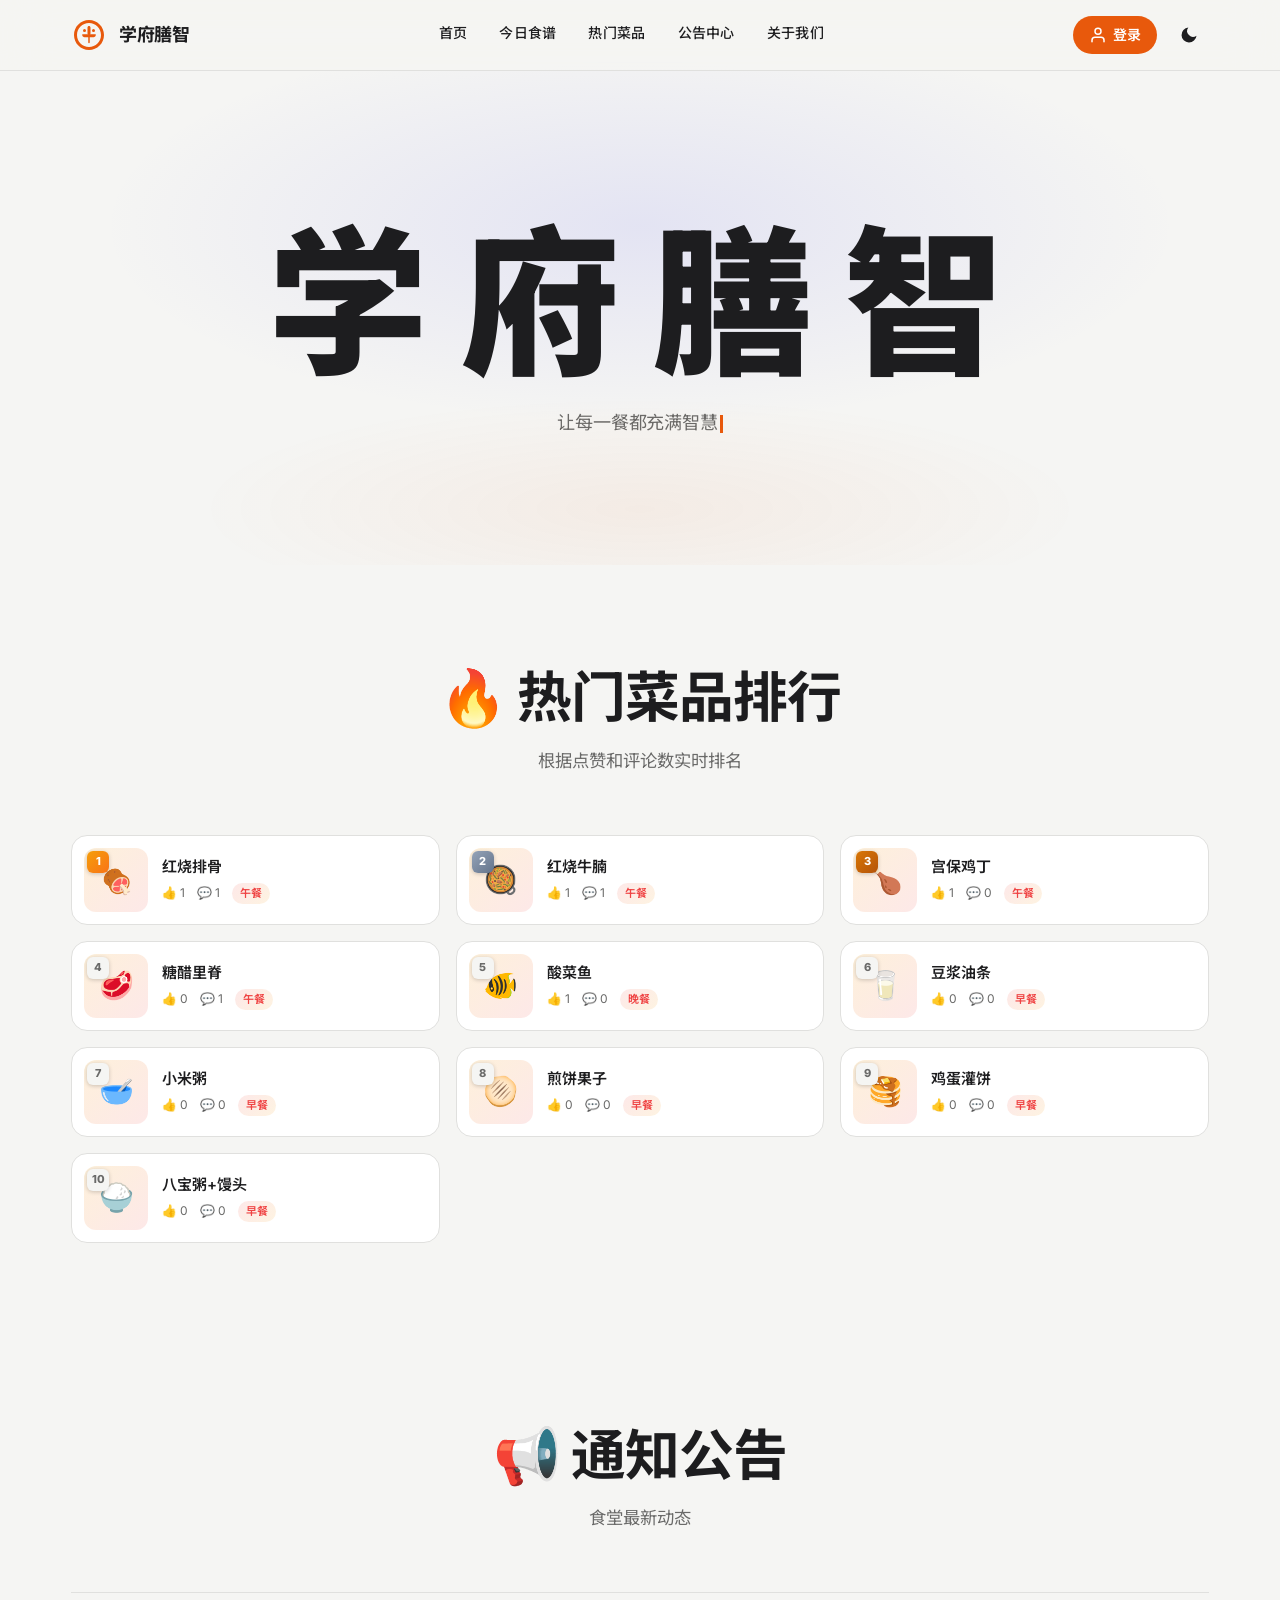
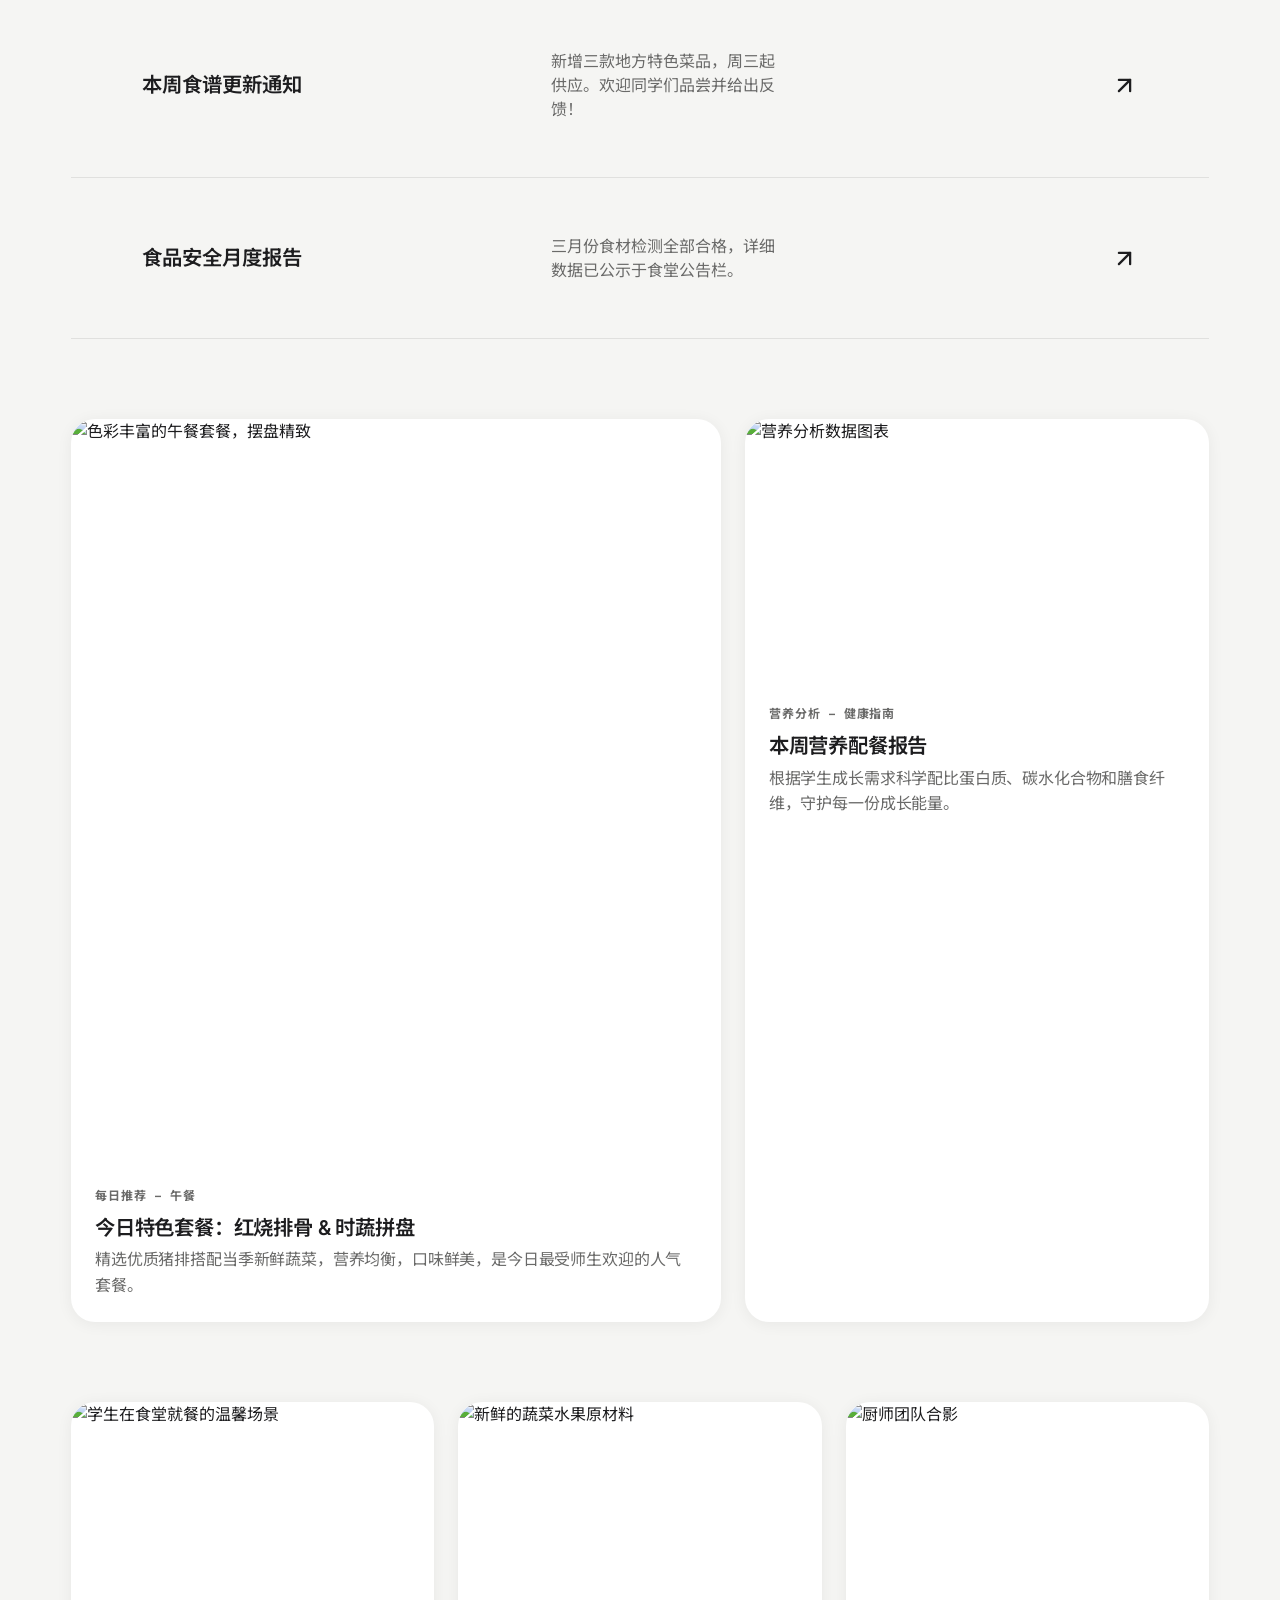
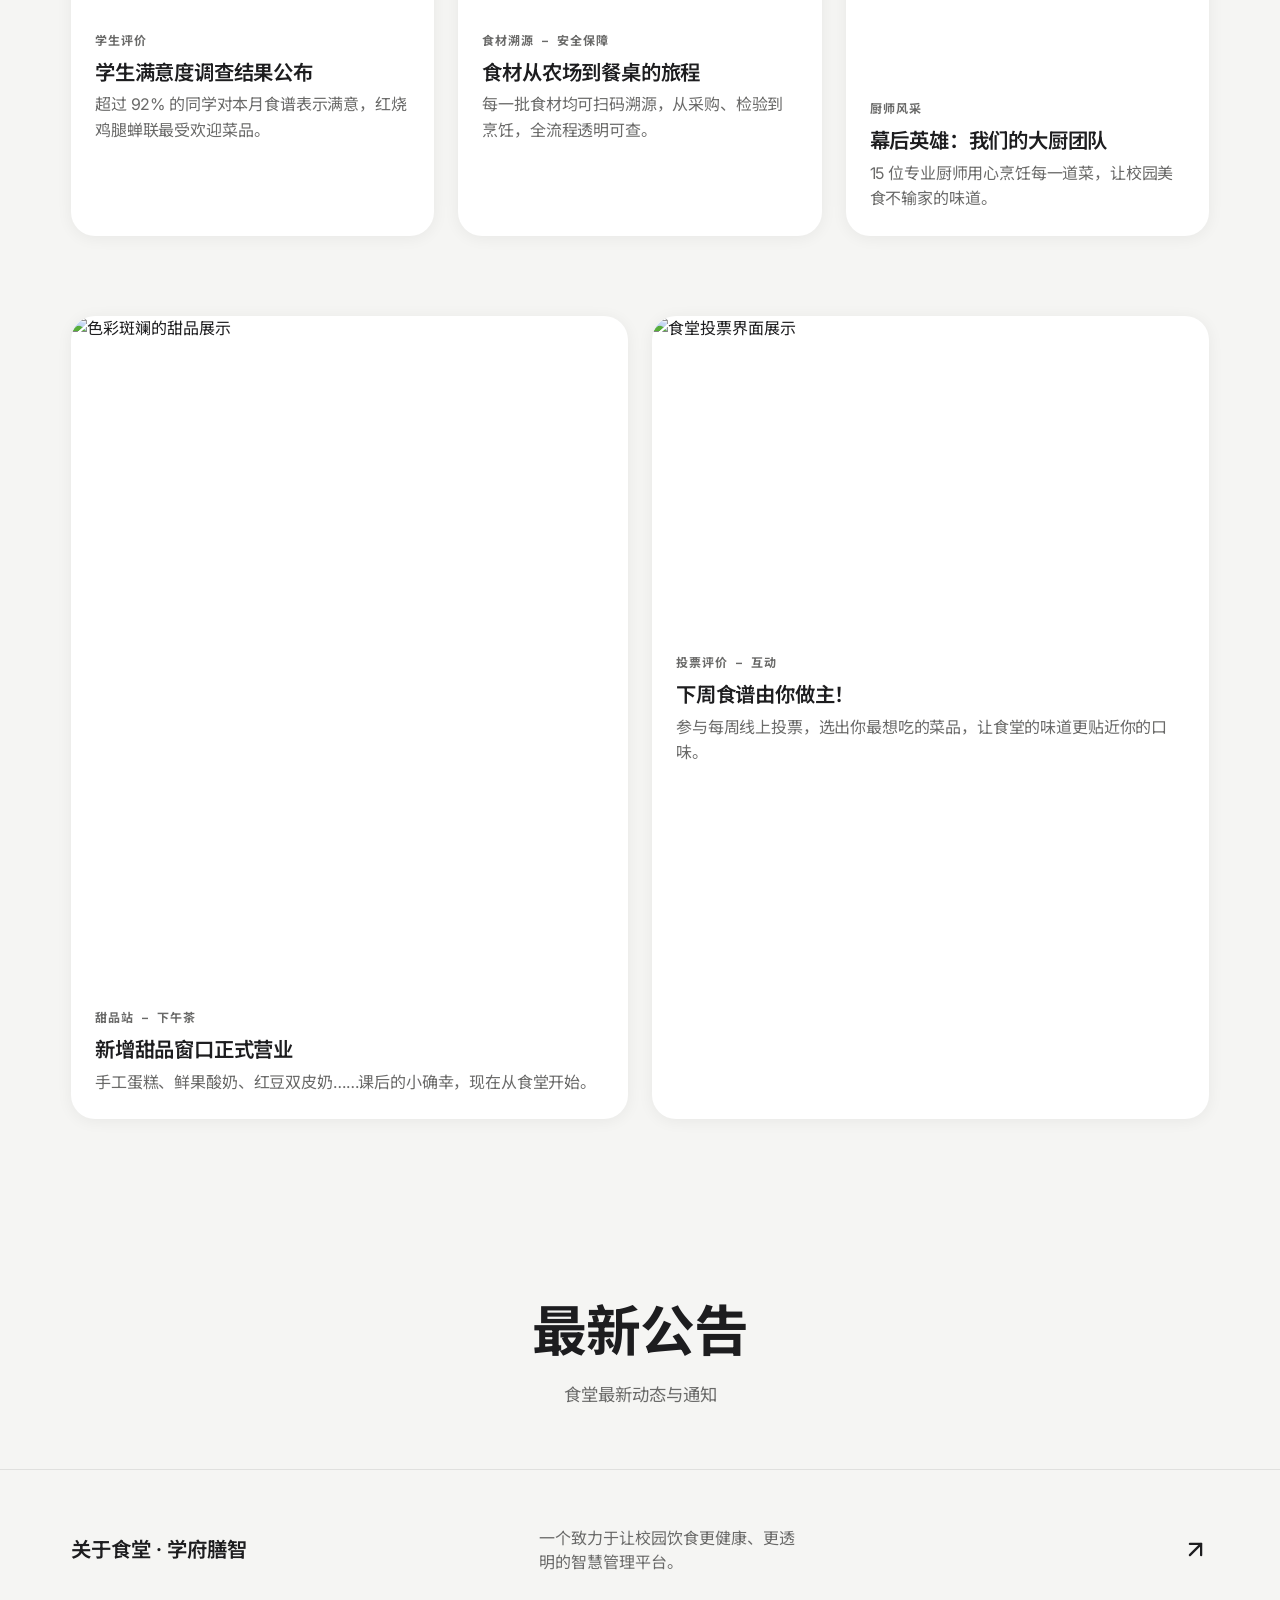
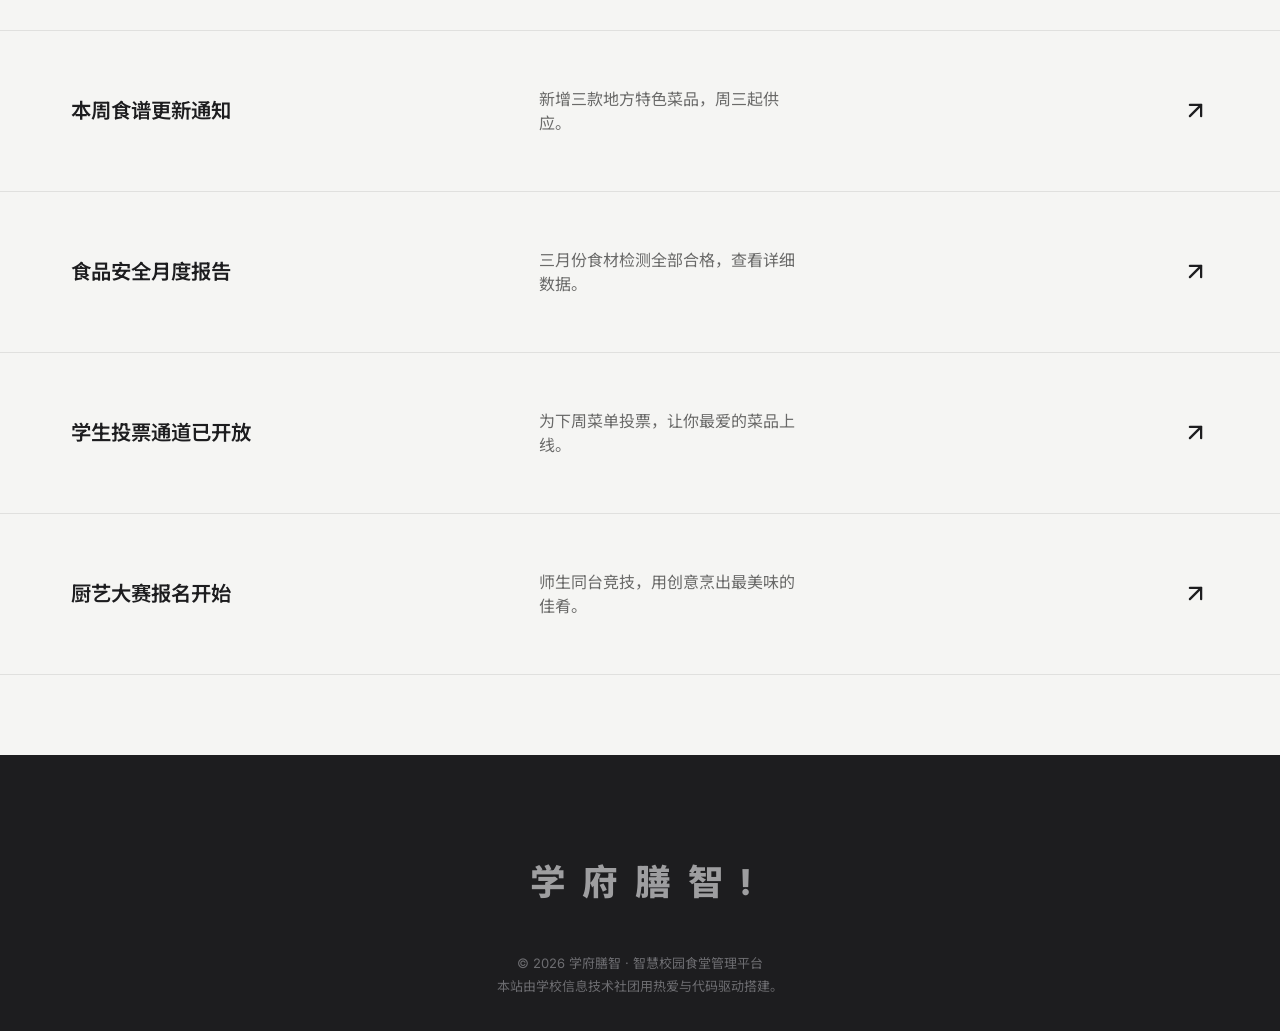
==== commit 56a9ce73: "feat: implement responsive feature modal system with dynamic content support" ====
--- a/index.html
+++ b/index.html
@@ -35,9 +35,9 @@
       </a>
 
       <nav class="nav-links" aria-label="主导航">
-        <a href="#">首页</a>
+        <a href="#hero">首页</a>
         <a href="#featured">今日食谱</a>
-        <a href="#trending">热门菜品</a>
+        <a href="#home-hot-section">热门菜品</a>
         <a href="#announcements">公告中心</a>
         <a href="#footer">关于我们</a>
       </nav>
@@ -89,7 +89,7 @@
 
   <!-- Mobile Nav Overlay -->
   <div class="mobile-nav" id="mobile-nav">
-    <a href="#">首页</a>
+    <a href="#hero">首页</a>
     <a href="#featured">今日食谱</a>
     <a href="#trending">热门菜品</a>
     <a href="#announcements">公告中心</a>
@@ -153,11 +153,11 @@
             </div>
             <div class="card-body">
               <div class="card-tags">
-                <a href="#">每日推荐</a>
+                <span>每日推荐</span>
                 <span class="sep">–</span>
-                <a href="#">午餐</a>
+                <span>午餐</span>
               </div>
-              <h3 class="card-title"><a href="#">今日特色套餐：红烧排骨 & 时蔬拼盘</a></h3>
+              <h3 class="card-title"><a href="#" data-feature="daily-menu">今日特色套餐：红烧排骨 & 时蔬拼盘</a></h3>
               <p class="card-excerpt">精选优质猪排搭配当季新鲜蔬菜，营养均衡，口味鲜美，是今日最受师生欢迎的人气套餐。</p>
             </div>
           </article>
@@ -170,11 +170,11 @@
             </div>
             <div class="card-body">
               <div class="card-tags">
-                <a href="#">营养分析</a>
+                <span>营养分析</span>
                 <span class="sep">–</span>
-                <a href="#">健康指南</a>
+                <span>健康指南</span>
               </div>
-              <h3 class="card-title"><a href="#">本周营养配餐报告</a></h3>
+              <h3 class="card-title"><a href="#" data-feature="nutrition">本周营养配餐报告</a></h3>
               <p class="card-excerpt">根据学生成长需求科学配比蛋白质、碳水化合物和膳食纤维，守护每一份成长能量。</p>
             </div>
           </article>
@@ -197,8 +197,8 @@
                 src="https://images.unsplash.com/photo-1567521464027-f127ff144326?w=800&q=80">
             </div>
             <div class="card-body">
-              <div class="card-tags"><a href="#">学生评价</a></div>
-              <h3 class="card-title"><a href="#">学生满意度调查结果公布</a></h3>
+              <div class="card-tags"><span>学生评价</span></div>
+              <h3 class="card-title"><a href="#" data-feature="survey">学生满意度调查结果公布</a></h3>
               <p class="card-excerpt">超过 92% 的同学对本月食谱表示满意，红烧鸡腿蝉联最受欢迎菜品。</p>
             </div>
           </article>
@@ -210,11 +210,11 @@
             </div>
             <div class="card-body">
               <div class="card-tags">
-                <a href="#">食材溯源</a>
+                <span>食材溯源</span>
                 <span class="sep">–</span>
-                <a href="#">安全保障</a>
+                <span>安全保障</span>
               </div>
-              <h3 class="card-title"><a href="#">食材从农场到餐桌的旅程</a></h3>
+              <h3 class="card-title"><a href="#" data-feature="traceability">食材从农场到餐桌的旅程</a></h3>
               <p class="card-excerpt">每一批食材均可扫码溯源，从采购、检验到烹饪，全流程透明可查。</p>
             </div>
           </article>
@@ -225,8 +225,8 @@
                 src="https://images.unsplash.com/photo-1577219491135-ce391730fb2c?w=800&q=80">
             </div>
             <div class="card-body">
-              <div class="card-tags"><a href="#">厨师风采</a></div>
-              <h3 class="card-title"><a href="#">幕后英雄：我们的大厨团队</a></h3>
+              <div class="card-tags"><span>厨师风采</span></div>
+              <h3 class="card-title"><a href="#" data-feature="chefs">幕后英雄：我们的大厨团队</a></h3>
               <p class="card-excerpt">15 位专业厨师用心烹饪每一道菜，让校园美食不输家的味道。</p>
             </div>
           </article>
@@ -250,11 +250,11 @@
             </div>
             <div class="card-body">
               <div class="card-tags">
-                <a href="#">甜品站</a>
+                <span>甜品站</span>
                 <span class="sep">–</span>
-                <a href="#">下午茶</a>
+                <span>下午茶</span>
               </div>
-              <h3 class="card-title"><a href="#">新增甜品窗口正式营业</a></h3>
+              <h3 class="card-title"><a href="#" data-feature="dessert">新增甜品窗口正式营业</a></h3>
               <p class="card-excerpt">手工蛋糕、鲜果酸奶、红豆双皮奶……课后的小确幸，现在从食堂开始。</p>
             </div>
           </article>
@@ -266,11 +266,11 @@
             </div>
             <div class="card-body">
               <div class="card-tags">
-                <a href="#">投票评价</a>
+                <span>投票评价</span>
                 <span class="sep">–</span>
-                <a href="#">互动</a>
+                <span>互动</span>
               </div>
-              <h3 class="card-title"><a href="#">下周食谱由你做主！</a></h3>
+              <h3 class="card-title"><a href="#" data-feature="vote">下周食谱由你做主！</a></h3>
               <p class="card-excerpt">参与每周线上投票，选出你最想吃的菜品，让食堂的味道更贴近你的口味。</p>
             </div>
           </article>
@@ -281,114 +281,7 @@
     </section>
 
 
-    <!-- ========== TRENDING ========== -->
-    <section class="trending" id="trending">
-
-      <div class="container">
-        <div class="section-header reveal">
-          <h2 class="section-title">热门菜品</h2>
-          <p class="section-desc">本周最受欢迎的人气美食</p>
-        </div>
-      </div>
-
-      <div class="swiper-container">
-        <div class="swiper-track">
-
-          <article class="card reveal" style="--delay:0s">
-            <div class="card-media card-media--ar-5-6">
-              <img loading="lazy" alt="糖醋里脊"
-                src="https://images.unsplash.com/photo-1529692236671-f1f6cf9683ba?w=800&q=80">
-            </div>
-            <div class="card-body">
-              <div class="card-tags">
-                <a href="#">热门</a>
-                <span class="sep">–</span>
-                <a href="#">中式</a>
-              </div>
-              <h3 class="card-title"><a href="#">糖醋里脊</a></h3>
-              <p class="card-excerpt">外酥里嫩，酸甜可口，每日限量供应，先到先得。</p>
-            </div>
-          </article>
-
-          <article class="card reveal" style="--delay:.1s">
-            <div class="card-media card-media--ar-5-6">
-              <img loading="lazy" alt="番茄意面"
-                src="https://images.unsplash.com/photo-1621996346565-e3dbc646d9a9?w=800&q=80">
-            </div>
-            <div class="card-body">
-              <div class="card-tags">
-                <a href="#">人气</a>
-                <span class="sep">–</span>
-                <a href="#">西式</a>
-              </div>
-              <h3 class="card-title"><a href="#">经典番茄意面</a></h3>
-              <p class="card-excerpt">浓郁的番茄酱搭配劲道意面，简单却让人欲罢不能。</p>
-            </div>
-          </article>
-
-          <article class="card reveal" style="--delay:.2s">
-            <div class="card-media card-media--ar-5-6">
-              <img loading="lazy" alt="日式寿司拼盘"
-                src="https://images.unsplash.com/photo-1579584425555-c3ce17fd4351?w=800&q=80">
-            </div>
-            <div class="card-body">
-              <div class="card-tags">
-                <a href="#">特色</a>
-                <span class="sep">–</span>
-                <a href="#">日式</a>
-              </div>
-              <h3 class="card-title"><a href="#">精选寿司拼盘</a></h3>
-              <p class="card-excerpt">新鲜食材现做现卖，每一口都是对品质的承诺。</p>
-            </div>
-          </article>
-
-          <article class="card reveal" style="--delay:.3s">
-            <div class="card-media card-media--ar-5-6">
-              <img loading="lazy" alt="水果沙拉"
-                src="https://images.unsplash.com/photo-1512621776951-a57141f2eefd?w=800&q=80">
-            </div>
-            <div class="card-body">
-              <div class="card-tags">
-                <a href="#">健康</a>
-                <span class="sep">–</span>
-                <a href="#">轻食</a>
-              </div>
-              <h3 class="card-title"><a href="#">缤纷水果沙拉</a></h3>
-              <p class="card-excerpt">多种时令水果搭配酸奶酱，清爽低卡，是减脂期的最佳伙伴。</p>
-            </div>
-          </article>
-
-          <article class="card reveal" style="--delay:.4s">
-            <div class="card-media card-media--ar-5-6">
-              <img loading="lazy" alt="红烧牛腩"
-                src="https://images.unsplash.com/photo-1588166524941-3bf61a9c41db?w=800&q=80">
-            </div>
-            <div class="card-body">
-              <div class="card-tags"><a href="#">经典</a></div>
-              <h3 class="card-title"><a href="#">秘制红烧牛腩</a></h3>
-              <p class="card-excerpt">慢炖三小时的浓香牛腩，配上一碗热气腾腾的白米饭，治愈一整天的疲惫。</p>
-            </div>
-          </article>
-
-        </div>
-      </div>
-
-      <div class="container">
-        <div class="swiper-nav">
-          <button type="button" class="swiper-btn swiper-prev" aria-label="上一页">
-            <svg viewBox="0 0 24 24" aria-hidden="true">
-              <polyline points="15 18 9 12 15 6" fill="none" stroke="currentColor" stroke-width="2" stroke-linecap="round" stroke-linejoin="round"/>
-            </svg>
-          </button>
-          <button type="button" class="swiper-btn swiper-next" aria-label="下一页">
-            <svg viewBox="0 0 24 24" aria-hidden="true">
-              <polyline points="9 18 15 12 9 6" fill="none" stroke="currentColor" stroke-width="2" stroke-linecap="round" stroke-linejoin="round"/>
-            </svg>
-          </button>
-        </div>
-      </div>
-
-    </section>
+
 
 
     <!-- ========== ANNOUNCEMENTS (Latest Stories) ========== -->
@@ -401,7 +294,7 @@
         </div>
       </div>
 
-      <a href="#" class="story-item reveal">
+      <a href="#" class="story-item reveal" data-feature="about">
         <div class="story-inner">
           <h3 class="story-title">关于食堂 · 学府膳智</h3>
           <div class="story-desc">一个致力于让校园饮食更健康、更透明的智慧管理平台。</div>
@@ -416,7 +309,7 @@
         </div>
       </a>
 
-      <a href="#" class="story-item reveal" style="--delay:.05s">
+      <a href="#" class="story-item reveal" style="--delay:.05s" data-feature="weekly-update">
         <div class="story-inner">
           <h3 class="story-title">本周食谱更新通知</h3>
           <div class="story-desc">新增三款地方特色菜品，周三起供应。</div>
@@ -431,7 +324,7 @@
         </div>
       </a>
 
-      <a href="#" class="story-item reveal" style="--delay:.1s">
+      <a href="#" class="story-item reveal" style="--delay:.1s" data-feature="safety">
         <div class="story-inner">
           <h3 class="story-title">食品安全月度报告</h3>
           <div class="story-desc">三月份食材检测全部合格，查看详细数据。</div>
@@ -446,7 +339,7 @@
         </div>
       </a>
 
-      <a href="#" class="story-item reveal" style="--delay:.15s">
+      <a href="#" class="story-item reveal" style="--delay:.15s" data-feature="vote">
         <div class="story-inner">
           <h3 class="story-title">学生投票通道已开放</h3>
           <div class="story-desc">为下周菜单投票，让你最爱的菜品上线。</div>
@@ -461,7 +354,7 @@
         </div>
       </a>
 
-      <a href="#" class="story-item reveal" style="--delay:.2s">
+      <a href="#" class="story-item reveal" style="--delay:.2s" data-feature="contest">
         <div class="story-inner">
           <h3 class="story-title">厨艺大赛报名开始</h3>
           <div class="story-desc">师生同台竞技，用创意烹出最美味的佳肴。</div>
@@ -492,15 +385,6 @@
         <span>智</span>
         <span>!</span>
       </div>
-
-      <nav class="footer-links" aria-label="页脚导航">
-        <a href="#">首页</a>
-        <a href="#">今日食谱</a>
-        <a href="#">营养分析</a>
-        <a href="#">投票评价</a>
-        <a href="#">管理后台</a>
-        <a href="#">使用条款</a>
-      </nav>
 
       <p class="footer-copy">
         © 2026 学府膳智 · 智慧校园食堂管理平台<br>
@@ -648,6 +532,19 @@
     </div>
   </div>
 
+  <!-- ========== FEATURE MODAL ========== -->
+  <div class="feature-overlay" id="feature-overlay">
+    <div class="feature-modal">
+      <button type="button" class="feature-close" id="feature-close" aria-label="关闭">
+        <svg viewBox="0 0 24 24" width="22" height="22" fill="none" stroke="currentColor" stroke-width="2" stroke-linecap="round">
+          <line x1="18" y1="6" x2="6" y2="18"/>
+          <line x1="6" y1="6" x2="18" y2="18"/>
+        </svg>
+      </button>
+      <div class="feature-modal-content" id="feature-modal-content"></div>
+    </div>
+  </div>
+
   <script src="shared.js"></script>
   <script src="script.js"></script>
 
--- a/style.css
+++ b/style.css
@@ -1445,3 +1445,384 @@
 .swiper-btn:hover:not(:disabled) {
   transform: scale(1.15);
 }
+
+/* ============================================
+   Feature Modal System
+   ============================================ */
+.feature-overlay {
+  position: fixed;
+  inset: 0;
+  z-index: 100;
+  display: flex;
+  align-items: center;
+  justify-content: center;
+  background: rgba(0,0,0,.55);
+  backdrop-filter: blur(16px) saturate(1.8);
+  -webkit-backdrop-filter: blur(16px) saturate(1.8);
+  opacity: 0;
+  visibility: hidden;
+  transition: opacity 0.4s ease, visibility 0.4s ease;
+  padding: 2rem;
+}
+.feature-overlay.active { opacity: 1; visibility: visible; }
+
+.feature-modal {
+  position: relative;
+  width: 100%;
+  max-width: 72rem;
+  max-height: 85vh;
+  overflow-y: auto;
+  overflow-x: hidden;
+  background: var(--bg-card);
+  border-radius: 2.4rem;
+  box-shadow: 0 32px 80px rgba(0,0,0,.25), 0 0 0 1px rgba(255,255,255,.06) inset;
+  transform: translateY(3rem) scale(0.94);
+  transition: transform 0.5s cubic-bezier(0.34, 1.56, 0.64, 1);
+}
+[data-theme="dark"] .feature-modal {
+  box-shadow: 0 32px 80px rgba(0,0,0,.5), 0 0 0 1px rgba(255,255,255,.04) inset;
+}
+.feature-overlay.active .feature-modal { transform: translateY(0) scale(1); }
+
+.feature-close {
+  position: absolute;
+  top: 1.6rem;
+  right: 1.6rem;
+  z-index: 10;
+  width: 3.8rem;
+  height: 3.8rem;
+  display: flex;
+  align-items: center;
+  justify-content: center;
+  border-radius: 50%;
+  background: var(--bg);
+  border: 1.5px solid var(--border);
+  color: var(--text);
+  transition: all var(--transition);
+}
+.feature-close:hover { background: var(--text); color: var(--bg); transform: rotate(90deg); }
+
+.fm-header {
+  padding: 4rem 3.2rem 2.4rem;
+  border-radius: 2.4rem 2.4rem 0 0;
+  background: linear-gradient(135deg, rgba(232,89,12,.08), rgba(139,92,246,.06));
+  position: relative; overflow: hidden;
+}
+.fm-header::before {
+  content: '';
+  position: absolute;
+  top: -50%; right: -20%;
+  width: 40rem; height: 40rem;
+  border-radius: 50%;
+  background: radial-gradient(circle, rgba(232,89,12,.08), transparent 70%);
+  pointer-events: none;
+}
+[data-theme="dark"] .fm-header { background: linear-gradient(135deg, rgba(232,89,12,.12), rgba(139,92,246,.1)); }
+
+.fm-badge {
+  display: inline-block;
+  padding: 0.4rem 1.4rem;
+  border-radius: 10rem;
+  font-size: 1.2rem; font-weight: 700;
+  background: var(--accent); color: #fff;
+  margin-bottom: 1.2rem; letter-spacing: 0.04em;
+}
+.fm-title {
+  font-size: clamp(2.4rem, 2rem + 1vw, 3.2rem);
+  font-weight: 800; letter-spacing: -0.02em; margin-bottom: 0.6rem;
+}
+.fm-subtitle { font-size: 1.6rem; color: var(--text-secondary); }
+.fm-body { padding: 3.2rem; }
+.fm-section-title {
+  font-size: 1.8rem; font-weight: 700;
+  margin: 2.4rem 0 1.2rem;
+  display: flex; align-items: center; gap: 0.8rem;
+}
+.fm-section-title:first-child { margin-top: 0; }
+.fm-text { font-size: 1.5rem; line-height: 1.7; color: var(--text-secondary); margin-bottom: 1.2rem; }
+.fm-hero-img { margin-bottom: 2.4rem; }
+.fm-hero-img img { width: 100%; border-radius: 1.6rem; aspect-ratio: 16/9; object-fit: cover; }
+
+.fm-info-grid {
+  display: grid;
+  grid-template-columns: repeat(auto-fit, minmax(13rem, 1fr));
+  gap: 1.2rem; margin-bottom: 2.4rem;
+}
+.fm-info-card {
+  text-align: center; padding: 1.6rem 1.2rem;
+  background: var(--bg); border-radius: 1.6rem;
+  border: 1px solid var(--border); transition: all var(--transition);
+}
+.fm-info-card:hover { border-color: var(--accent); transform: translateY(-2px); }
+.fm-info-icon { font-size: 2.4rem; margin-bottom: 0.6rem; }
+.fm-info-label { font-size: 1.2rem; color: var(--text-secondary); margin-bottom: 0.2rem; }
+.fm-info-value { font-size: 1.6rem; font-weight: 700; }
+
+.fm-tags { display: flex; flex-wrap: wrap; gap: 0.8rem; margin-top: 1.6rem; }
+.fm-tag {
+  padding: 0.4rem 1.2rem; border-radius: 10rem;
+  font-size: 1.2rem; font-weight: 600;
+  background: var(--bg); border: 1px solid var(--border); color: var(--text-secondary);
+}
+
+.fm-bar-list { display: flex; flex-direction: column; gap: 1.4rem; margin-bottom: 2.4rem; }
+.fm-bar-item { display: flex; align-items: center; gap: 1.2rem; }
+.fm-bar-label { font-size: 1.4rem; font-weight: 600; width: 8rem; flex-shrink: 0; text-align: right; }
+.fm-bar-track {
+  flex: 1; height: 2.4rem;
+  background: var(--bg); border-radius: 10rem; overflow: hidden;
+}
+.fm-bar-fill { height: 100%; border-radius: 10rem; transition: width 1s cubic-bezier(0.16, 1, 0.3, 1); min-width: 0.4rem; }
+.fm-bar-pct { font-size: 1.4rem; font-weight: 700; width: 5rem; flex-shrink: 0; }
+
+.fm-stat-grid {
+  display: grid;
+  grid-template-columns: repeat(auto-fit, minmax(12rem, 1fr));
+  gap: 1.2rem; margin-bottom: 2.4rem;
+}
+.fm-stat-card {
+  text-align: center; padding: 2rem 1.2rem;
+  background: var(--bg); border-radius: 1.6rem; border: 1px solid var(--border);
+}
+.fm-stat-value {
+  font-size: clamp(2.8rem, 2rem + 1vw, 3.6rem); font-weight: 800;
+  background: linear-gradient(135deg, var(--accent), #ec4899);
+  -webkit-background-clip: text; background-clip: text;
+  -webkit-text-fill-color: transparent; line-height: 1.2; margin-bottom: 0.4rem;
+}
+.fm-stat-label { font-size: 1.3rem; color: var(--text-secondary); }
+
+.fm-big-score {
+  text-align: center; padding: 3.2rem 2rem;
+  background: linear-gradient(135deg, rgba(232,89,12,.06), rgba(16,185,129,.06));
+  border-radius: 2rem; margin-bottom: 2.4rem;
+}
+.fm-big-number {
+  font-size: clamp(6rem, 4rem + 4vw, 9rem); font-weight: 900;
+  background: linear-gradient(135deg, #10b981, #06d6a0);
+  -webkit-background-clip: text; background-clip: text;
+  -webkit-text-fill-color: transparent; line-height: 1;
+}
+.fm-big-label { font-size: 1.6rem; color: var(--text-secondary); margin-top: 0.8rem; }
+
+.fm-step-flow { display: flex; flex-direction: column; margin-bottom: 2.4rem; }
+.fm-step { display: flex; align-items: flex-start; gap: 1.6rem; padding: 1.6rem 0; position: relative; }
+.fm-step:not(:last-child)::after {
+  content: ''; position: absolute;
+  left: 2rem; top: 4.4rem; bottom: 0;
+  width: 2px; background: var(--border);
+}
+.fm-step-num {
+  width: 4rem; height: 4rem; border-radius: 50%;
+  background: linear-gradient(135deg, var(--accent), #ec4899);
+  color: #fff; font-weight: 800; font-size: 1.6rem;
+  display: flex; align-items: center; justify-content: center;
+  flex-shrink: 0; position: relative; z-index: 1;
+}
+.fm-step-content { flex: 1; padding-top: 0.6rem; }
+.fm-step-title { font-size: 1.6rem; font-weight: 700; margin-bottom: 0.3rem; }
+.fm-step-desc { font-size: 1.4rem; color: var(--text-secondary); line-height: 1.5; }
+
+.fm-chef-grid {
+  display: grid;
+  grid-template-columns: repeat(auto-fill, minmax(20rem, 1fr));
+  gap: 1.6rem; margin-bottom: 2.4rem;
+}
+.fm-chef-card {
+  text-align: center; padding: 2.4rem 1.6rem;
+  background: var(--bg); border-radius: 1.6rem;
+  border: 1px solid var(--border); transition: all var(--transition);
+}
+.fm-chef-card:hover { border-color: var(--accent); transform: translateY(-3px); box-shadow: 0 8px 24px rgba(0,0,0,.08); }
+.fm-chef-avatar { font-size: 4.8rem; margin-bottom: 1rem; }
+.fm-chef-name { font-size: 1.6rem; font-weight: 700; margin-bottom: 0.4rem; }
+.fm-chef-role { font-size: 1.3rem; color: var(--accent); font-weight: 600; margin-bottom: 0.8rem; }
+.fm-chef-desc { font-size: 1.3rem; color: var(--text-secondary); line-height: 1.5; }
+
+.fm-dessert-grid {
+  display: grid;
+  grid-template-columns: repeat(auto-fill, minmax(16rem, 1fr));
+  gap: 1.2rem; margin-bottom: 2.4rem;
+}
+.fm-dessert-card {
+  display: flex; align-items: center; gap: 1.2rem;
+  padding: 1.6rem; background: var(--bg);
+  border-radius: 1.4rem; border: 1px solid var(--border); transition: all var(--transition);
+}
+.fm-dessert-card:hover { border-color: var(--accent); }
+.fm-dessert-icon { font-size: 3.2rem; flex-shrink: 0; }
+.fm-dessert-name { font-size: 1.4rem; font-weight: 600; }
+.fm-dessert-price { font-size: 1.6rem; font-weight: 800; color: var(--accent); }
+
+.fm-vote-list { display: flex; flex-direction: column; gap: 1.2rem; margin-bottom: 2.4rem; }
+.fm-vote-item {
+  display: flex; align-items: center; gap: 1.2rem;
+  padding: 1.2rem 1.6rem; background: var(--bg);
+  border-radius: 1.2rem; border: 1px solid var(--border);
+  position: relative; overflow: hidden;
+}
+.fm-vote-item::before {
+  content: ''; position: absolute;
+  left: 0; top: 0; bottom: 0;
+  width: var(--vote-pct, 0%);
+  background: linear-gradient(90deg, rgba(232,89,12,.08), rgba(232,89,12,.03));
+  transition: width 1s ease;
+}
+.fm-vote-rank { font-size: 1.6rem; font-weight: 800; width: 2.4rem; text-align: center; position: relative; z-index: 1; }
+.fm-vote-name { font-size: 1.5rem; font-weight: 600; flex: 1; position: relative; z-index: 1; }
+.fm-vote-count { font-size: 1.4rem; font-weight: 700; color: var(--accent); position: relative; z-index: 1; }
+
+.fm-rank-list { display: flex; flex-direction: column; gap: 0.8rem; margin-bottom: 2.4rem; }
+.fm-rank-item { display: flex; align-items: center; gap: 1.2rem; padding: 1.2rem 1.6rem; background: var(--bg); border-radius: 1.2rem; }
+.fm-rank-medal { font-size: 2rem; }
+.fm-rank-name { font-size: 1.5rem; font-weight: 600; flex: 1; }
+.fm-rank-score { font-size: 1.4rem; color: var(--text-secondary); }
+
+.fm-cta {
+  display: inline-flex; align-items: center; gap: 0.8rem;
+  padding: 1.2rem 2.4rem; border-radius: 1.4rem;
+  background: linear-gradient(135deg, var(--accent), #c24008);
+  color: #fff; font-size: 1.5rem; font-weight: 700;
+  border: none; cursor: pointer; transition: all var(--transition);
+}
+.fm-cta:hover { transform: translateY(-2px); box-shadow: 0 8px 24px rgba(232,89,12,.3); }
+
+.fm-announce-img { width: 100%; aspect-ratio: 16/9; object-fit: cover; border-radius: 1.6rem; margin-bottom: 2rem; }
+.fm-announce-time { font-size: 1.3rem; color: var(--text-secondary); margin-bottom: 1.6rem; display: flex; align-items: center; gap: 0.6rem; }
+.fm-divider { height: 1px; background: var(--border); margin: 2rem 0; }
+
+@media (max-width: 600px) {
+  .fm-body { padding: 2rem; }
+  .fm-header { padding: 3.2rem 2rem 2rem; }
+  .fm-bar-label { width: 6rem; font-size: 1.2rem; }
+  .fm-chef-grid { grid-template-columns: 1fr 1fr; }
+  .fm-step { gap: 1.2rem; }
+  .fm-stats-grid { grid-template-columns: 1fr; }
+}
+
+/* Feature Modal — Extra Content Styles */
+.fm-tag {
+  display: inline-block;
+  padding: 0.4rem 1.4rem;
+  border-radius: 10rem;
+  font-size: 1.2rem; font-weight: 700;
+  background: rgba(255,255,255,.2); color: #fff;
+  margin-bottom: 1.2rem; letter-spacing: 0.04em;
+  backdrop-filter: blur(4px);
+}
+
+.fm-desc {
+  font-size: 1.4rem;
+  color: rgba(255,255,255,.85);
+  margin-top: 0.4rem;
+}
+
+.fm-header .fm-title { color: #fff; }
+
+.fm-day-tab {
+  padding: 0.7rem 1.6rem;
+  border-radius: 1rem;
+  font-size: 1.3rem;
+  font-weight: 600;
+  border: 1.5px solid var(--border);
+  background: var(--bg);
+  color: var(--text-secondary);
+  cursor: pointer;
+  transition: all var(--transition);
+  font-family: inherit;
+}
+
+.fm-day-tab:hover { border-color: var(--accent); color: var(--text); }
+.fm-day-tab.active {
+  background: linear-gradient(135deg, var(--accent), #c24008);
+  color: #fff;
+  border-color: transparent;
+  box-shadow: 0 4px 12px rgba(232,89,12,.25);
+}
+
+/* Stats grid */
+.fm-stats-grid {
+  display: grid;
+  grid-template-columns: repeat(3, 1fr);
+  gap: 1.2rem;
+  margin-bottom: 2.4rem;
+}
+
+.fm-stat-card {
+  text-align: center;
+  padding: 2rem 1.2rem;
+  background: var(--bg);
+  border-radius: 1.6rem;
+  border: 1px solid var(--border);
+  transition: all var(--transition);
+}
+
+.fm-stat-card:hover {
+  border-color: var(--accent);
+  transform: translateY(-3px);
+  box-shadow: 0 8px 24px rgba(0,0,0,.06);
+}
+
+.fm-stat-value {
+  font-size: 2.8rem;
+  font-weight: 800;
+  letter-spacing: -0.02em;
+  margin-bottom: 0.4rem;
+}
+
+.fm-stat-label {
+  font-size: 1.3rem;
+  color: var(--text-secondary);
+  line-height: 1.5;
+}
+
+/* Bar Chart */
+.fm-bar-chart {
+  display: flex;
+  flex-direction: column;
+  gap: 1.2rem;
+  margin-bottom: 2.4rem;
+}
+
+.fm-bar-row {
+  display: flex;
+  align-items: center;
+  gap: 1.2rem;
+}
+
+.fm-bar-label {
+  width: 8rem;
+  font-size: 1.3rem;
+  font-weight: 600;
+  text-align: right;
+  flex-shrink: 0;
+}
+
+.fm-bar-track {
+  flex: 1;
+  height: 1rem;
+  border-radius: 10rem;
+  background: var(--border);
+  overflow: hidden;
+}
+
+.fm-bar-fill {
+  height: 100%;
+  border-radius: 10rem;
+  width: var(--bar-pct, 0%);
+  transition: width 1.2s cubic-bezier(0.16, 1, 0.3, 1);
+  animation: barGrow 1.2s cubic-bezier(0.16, 1, 0.3, 1) both;
+}
+
+@keyframes barGrow {
+  from { width: 0%; }
+  to { width: var(--bar-pct, 0%); }
+}
+
+.fm-bar-value {
+  width: 4.5rem;
+  font-size: 1.3rem;
+  font-weight: 700;
+  text-align: right;
+  flex-shrink: 0;
+}
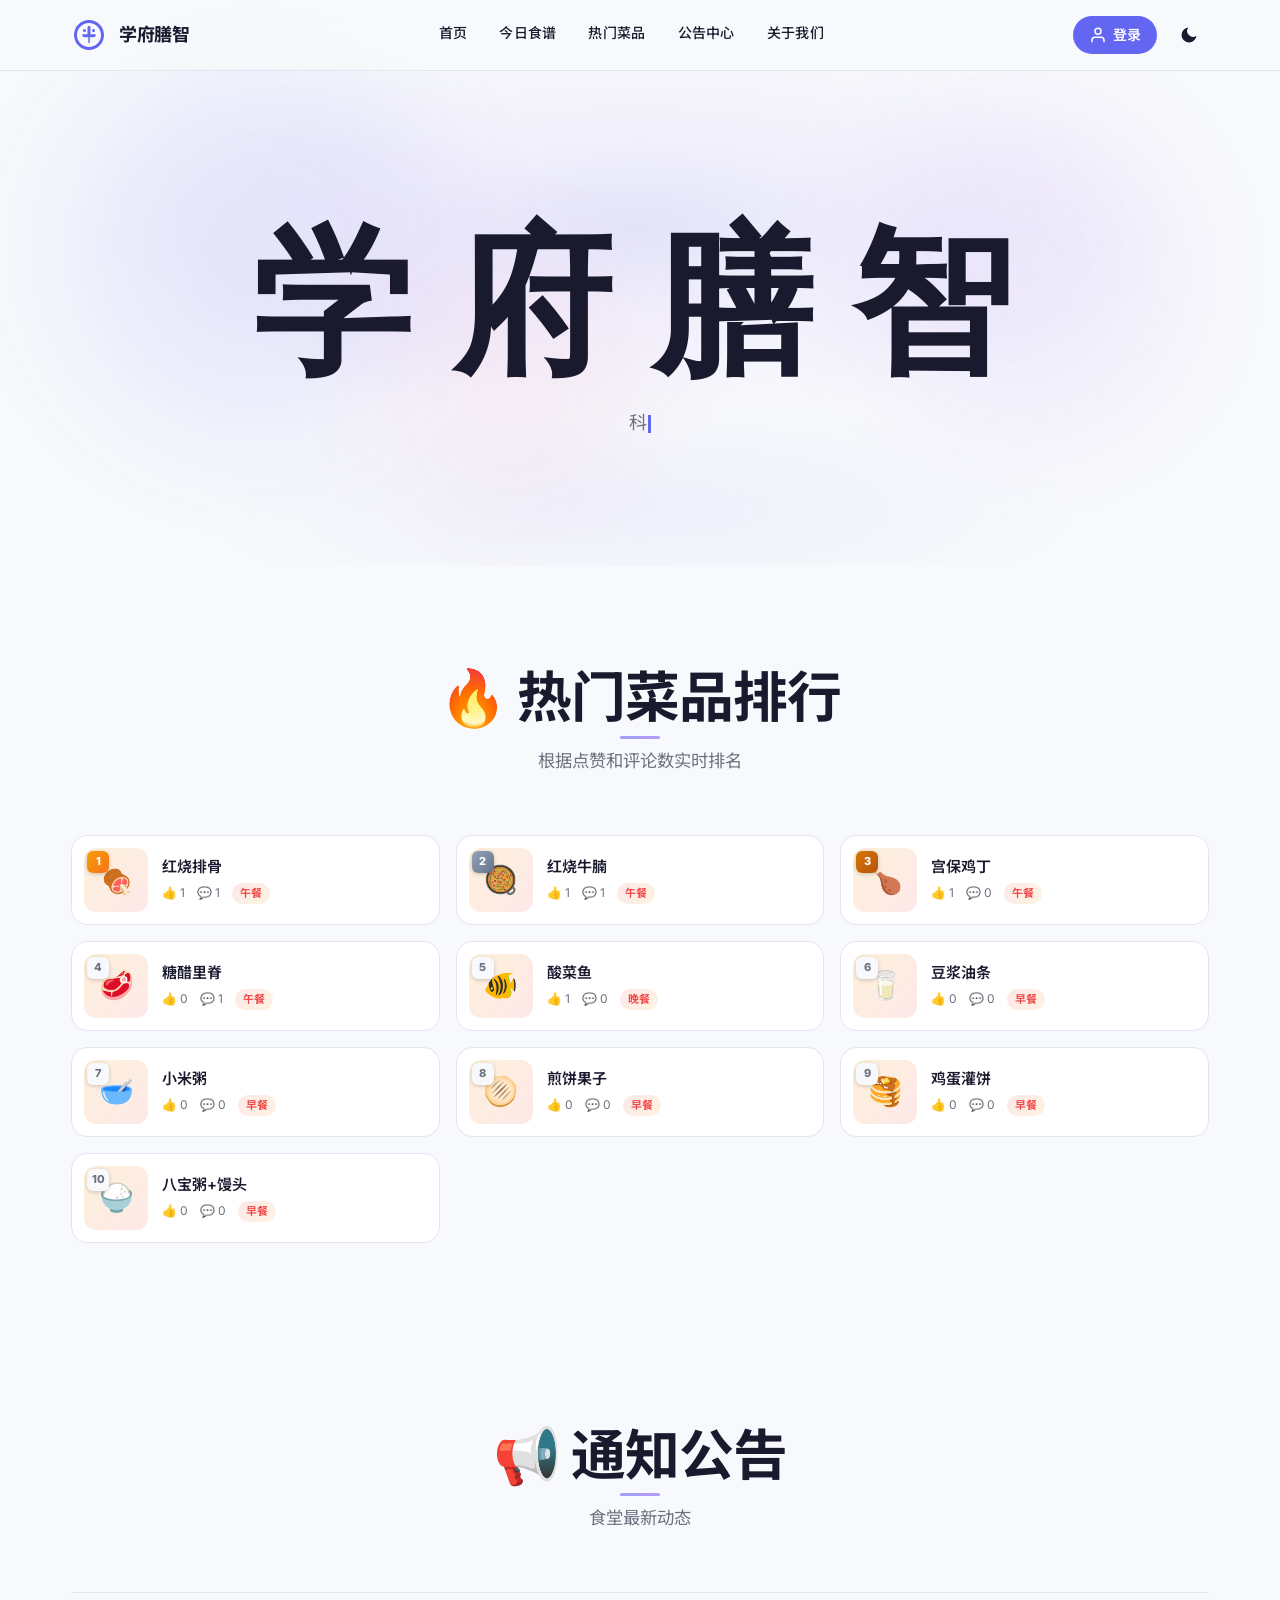
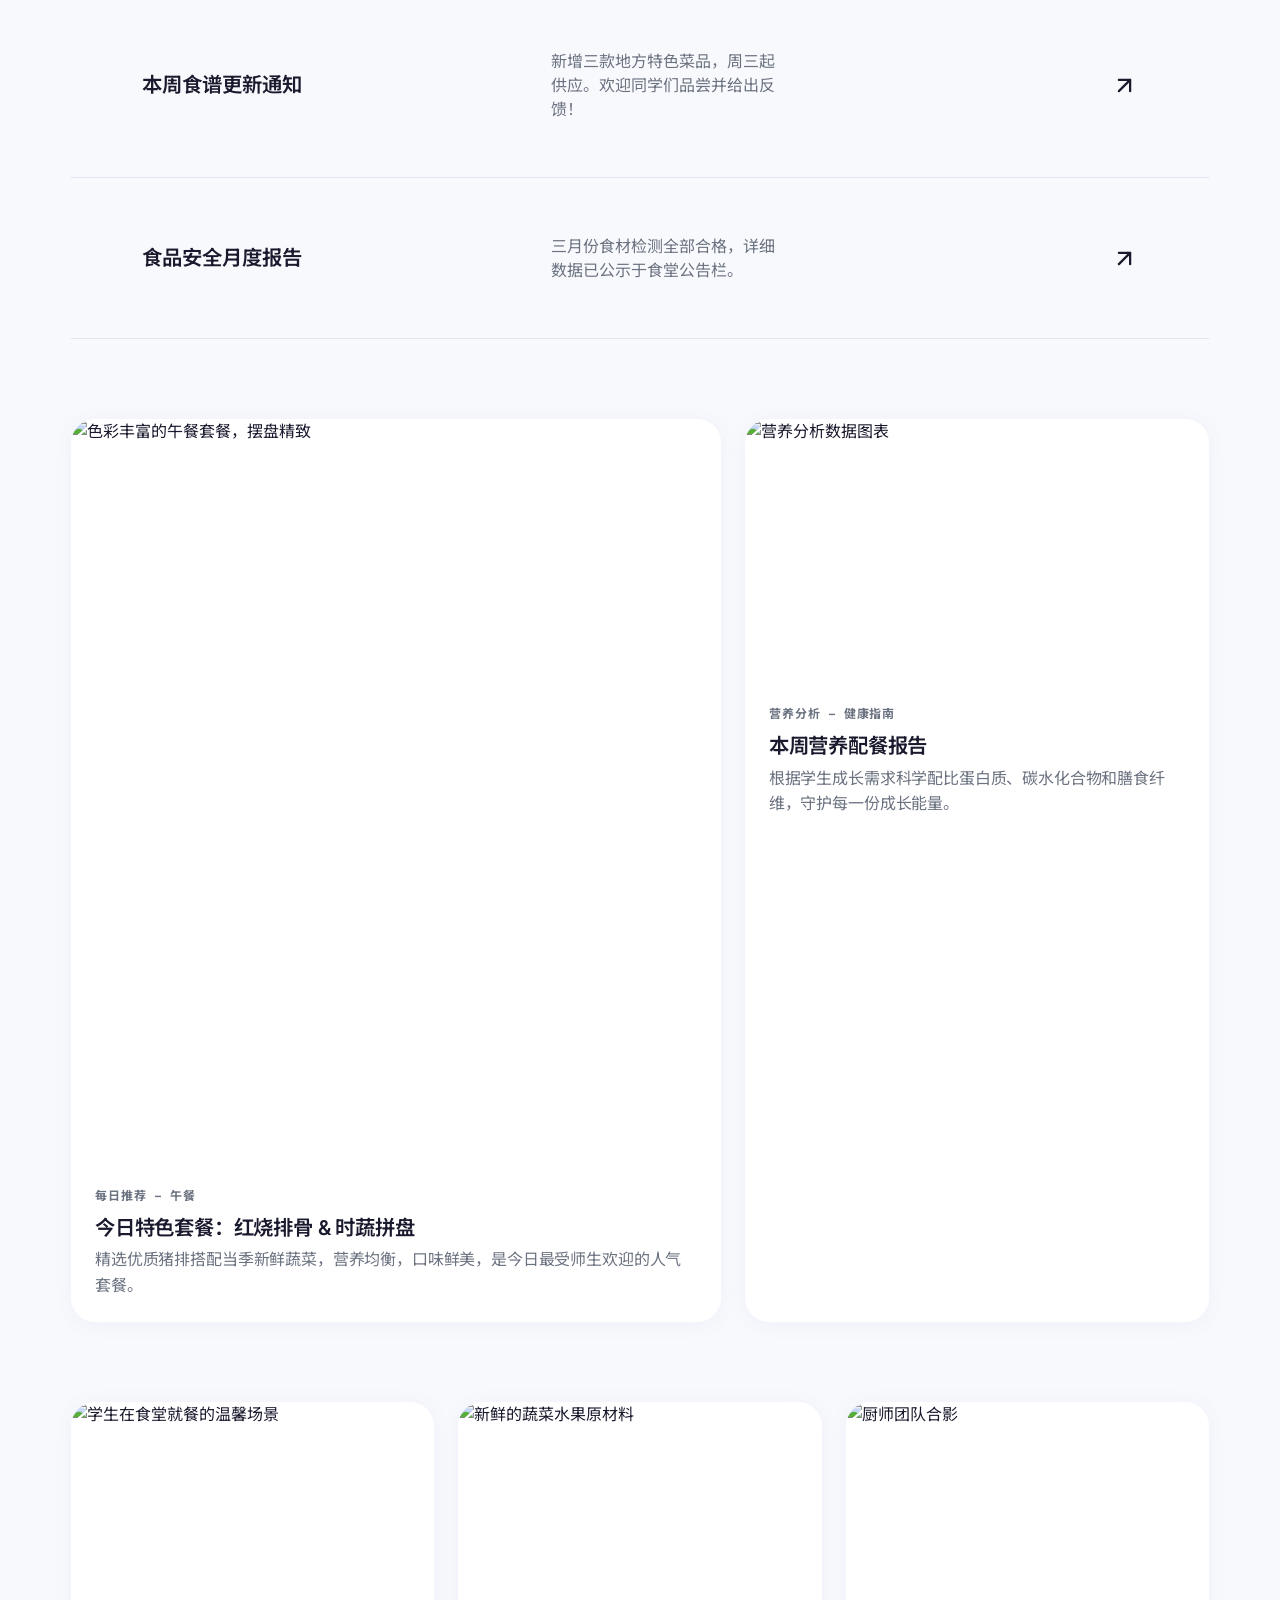
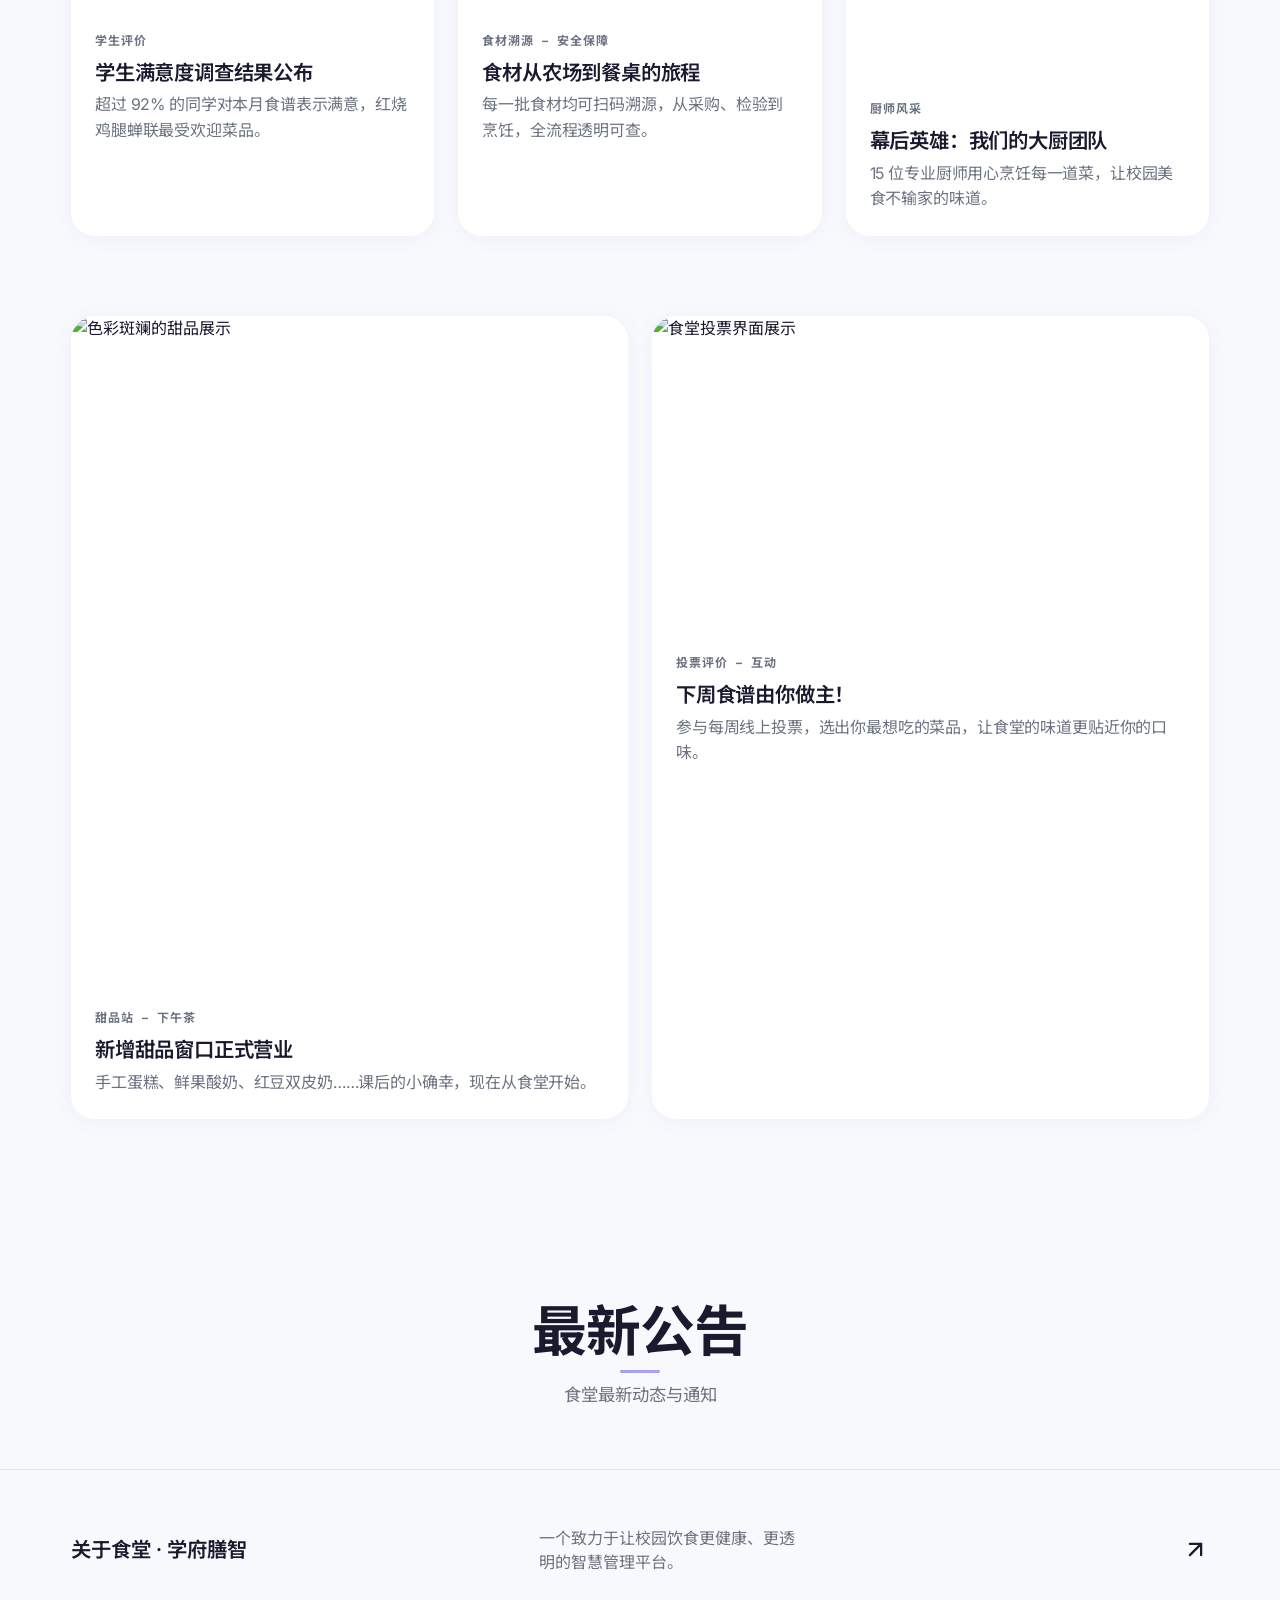
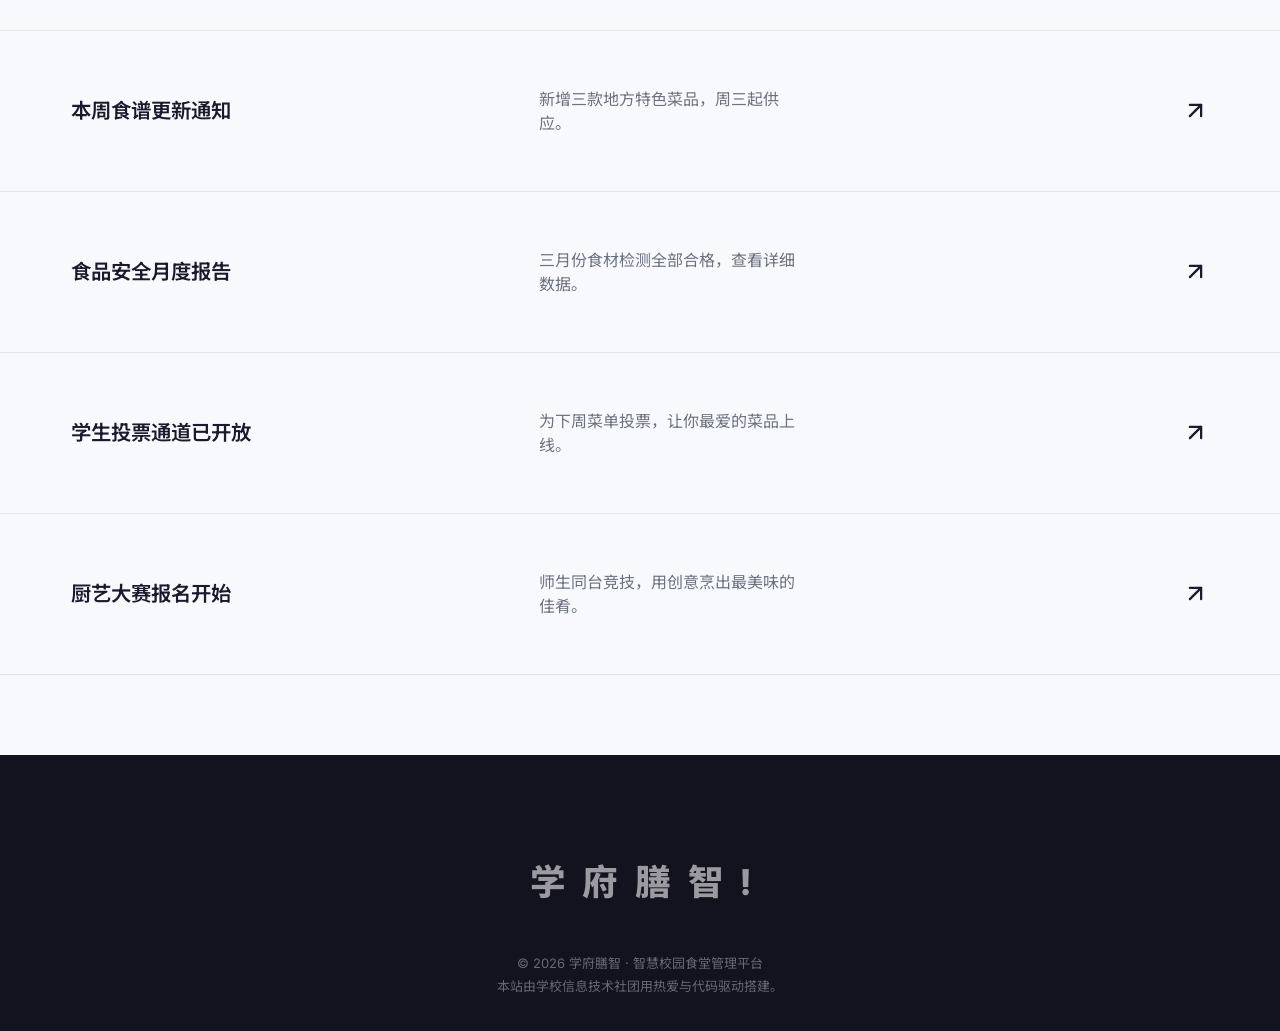
==== commit 7b4e7931: "style: update theme colors to indigo-violet palette and add hero orb animations" ====
--- a/index.html
+++ b/index.html
@@ -101,6 +101,10 @@
 
     <!-- ========== HERO ========== -->
     <section class="hero" id="hero">
+      <!-- Floating Orbs -->
+      <div class="hero-orb hero-orb--1"></div>
+      <div class="hero-orb hero-orb--2"></div>
+      <div class="hero-orb hero-orb--3"></div>
       <div class="container">
         <h1 class="hero-title reveal" id="hero-title">
           <span class="hero-char" data-char="学">学</span>
@@ -460,6 +464,24 @@
               <svg class="eye-open" viewBox="0 0 24 24" width="18" height="18" fill="none" stroke="currentColor" stroke-width="2"><path d="M1 12s4-8 11-8 11 8 11 8-4 8-11 8-11-8-11-8z"/><circle cx="12" cy="12" r="3"/></svg>
               <svg class="eye-closed" viewBox="0 0 24 24" width="18" height="18" fill="none" stroke="currentColor" stroke-width="2" style="display:none"><path d="M17.94 17.94A10.07 10.07 0 0 1 12 20c-7 0-11-8-11-8a18.45 18.45 0 0 1 5.06-5.94M9.9 4.24A9.12 9.12 0 0 1 12 4c7 0 11 8 11 8a18.5 18.5 0 0 1-2.16 3.19m-6.72-1.07a3 3 0 1 1-4.24-4.24"/><line x1="1" y1="1" x2="23" y2="23"/></svg>
             </button>
+          </div>
+        </div>
+
+        <!-- Slider Captcha -->
+        <div class="captcha-wrap" id="login-captcha-wrap">
+          <div class="captcha-label">🛡️ 安全验证</div>
+          <div class="captcha-track" id="login-captcha-track">
+            <div class="captcha-fill" id="login-captcha-fill"></div>
+            <div class="captcha-hint">
+              <div class="captcha-hint-shimmer"></div>
+              按住滑块，拖动到最右边
+            </div>
+            <div class="captcha-thumb" id="login-captcha-thumb">
+              <svg viewBox="0 0 24 24" fill="none" stroke="currentColor" stroke-width="2.5" stroke-linecap="round" stroke-linejoin="round">
+                <polyline points="9 18 15 12 9 6"></polyline>
+              </svg>
+            </div>
+            <div class="captcha-success-text">✅ 验证通过</div>
           </div>
         </div>
 
--- a/style.css
+++ b/style.css
@@ -5,36 +5,41 @@
 
 /* ---------- CSS Variables / Theme ---------- */
 :root {
-  --bg: #f5f5f3;
+  --bg: #f8f9fc;
   --bg-card: #ffffff;
-  --text: #1d1d1f;
-  --text-secondary: #6a6a69;
-  --border: #e0e0de;
-  --accent: #e8590c;
-  --accent-hover: #d64d0a;
-  --nav-bg: rgba(245,245,243,.85);
-  --hero-glow: radial-gradient(ellipse 60% 50% at 50% 40%, rgba(99,102,241,.12) 0%, transparent 70%);
-  --card-shadow: 0 2px 16px rgba(0,0,0,.06);
-  --card-hover-shadow: 0 8px 32px rgba(0,0,0,.10);
-  --footer-bg: #1d1d1f;
-  --footer-text: #a1a1a6;
+  --text: #1a1a2e;
+  --text-secondary: #6b7280;
+  --border: #e2e5f0;
+  --accent: #6366f1;
+  --accent-hover: #4f46e5;
+  --accent-light: rgba(99,102,241,.1);
+  --accent-glow: rgba(99,102,241,.35);
+  --nav-bg: rgba(248,249,252,.82);
+  --hero-glow: radial-gradient(ellipse 60% 50% at 50% 40%, rgba(99,102,241,.14) 0%, rgba(139,92,246,.06) 30%, transparent 70%);
+  --card-shadow: 0 2px 20px rgba(99,102,241,.06);
+  --card-hover-shadow: 0 12px 40px rgba(99,102,241,.12);
+  --footer-bg: #13131f;
+  --footer-text: #9ca3af;
   --radius: 2.4rem;
-  --transition: 250ms ease-in-out;
+  --transition: 280ms cubic-bezier(0.4, 0, 0.2, 1);
+  --spring: 500ms cubic-bezier(0.34, 1.56, 0.64, 1);
   --max-w: 160rem;
 }
 
 [data-theme="dark"] {
-  --bg: #161618;
-  --bg-card: #232326;
-  --text: #f5f5f7;
-  --text-secondary: #a1a1a6;
-  --border: #38383a;
-  --nav-bg: rgba(22,22,24,.88);
-  --hero-glow: radial-gradient(ellipse 60% 50% at 50% 40%, rgba(99,102,241,.18) 0%, transparent 70%);
-  --card-shadow: 0 2px 16px rgba(0,0,0,.25);
-  --card-hover-shadow: 0 8px 32px rgba(0,0,0,.4);
-  --footer-bg: #0d0d0f;
-  --footer-text: #6a6a6d;
+  --bg: #0f0f1a;
+  --bg-card: #1a1a2e;
+  --text: #f1f1f8;
+  --text-secondary: #9ca3af;
+  --border: #2d2d44;
+  --accent-light: rgba(99,102,241,.15);
+  --accent-glow: rgba(139,92,246,.4);
+  --nav-bg: rgba(15,15,26,.88);
+  --hero-glow: radial-gradient(ellipse 60% 50% at 50% 40%, rgba(99,102,241,.22) 0%, rgba(139,92,246,.10) 30%, transparent 70%);
+  --card-shadow: 0 2px 20px rgba(0,0,0,.3);
+  --card-hover-shadow: 0 12px 40px rgba(99,102,241,.15);
+  --footer-bg: #09090f;
+  --footer-text: #6b7280;
 }
 
 /* ---------- Base Reset ---------- */
@@ -311,11 +316,48 @@
   pointer-events: none;
 }
 
+/* Floating Orbs */
+.hero-orb {
+  position: absolute;
+  border-radius: 50%;
+  pointer-events: none;
+  filter: blur(60px);
+  opacity: 0.4;
+  animation: orbFloat 18s ease-in-out infinite;
+}
+.hero-orb--1 {
+  width: 30vw; height: 30vw; max-width: 40rem; max-height: 40rem;
+  background: rgba(99,102,241,.25);
+  top: 10%; left: 5%;
+  animation-delay: 0s;
+}
+.hero-orb--2 {
+  width: 25vw; height: 25vw; max-width: 35rem; max-height: 35rem;
+  background: rgba(139,92,246,.2);
+  top: 20%; right: 8%;
+  animation-delay: -6s;
+  animation-duration: 22s;
+}
+.hero-orb--3 {
+  width: 20vw; height: 20vw; max-width: 28rem; max-height: 28rem;
+  background: rgba(236,72,153,.15);
+  bottom: 10%; left: 30%;
+  animation-delay: -12s;
+  animation-duration: 25s;
+}
+@keyframes orbFloat {
+  0%, 100% { transform: translate(0, 0) scale(1); }
+  25% { transform: translate(3vw, -4vh) scale(1.08); }
+  50% { transform: translate(-2vw, 3vh) scale(0.95); }
+  75% { transform: translate(4vw, 2vh) scale(1.05); }
+}
+
 .hero-title {
+  font-family: "Noto Serif SC", serif;
   font-size: clamp(8rem, 4rem + 10vw, 16rem);
-  font-weight: 900;
+  font-weight: 700;
   line-height: 1.05;
-  letter-spacing: 0.05em;
+  letter-spacing: 0.1em;
   margin-bottom: 2rem;
   position: relative;
   display: flex;
@@ -337,7 +379,7 @@
 
 .hero-char:hover {
   transform: scale(2.2) translateY(-0.15em);
-  background: linear-gradient(135deg, #e8590c 0%, #ec4899 50%, #8b5cf6 100%);
+  background: linear-gradient(135deg, #6366f1 0%, #8b5cf6 40%, #ec4899 100%);
   -webkit-background-clip: text;
   background-clip: text;
   -webkit-text-fill-color: transparent;
@@ -345,7 +387,7 @@
 }
 
 [data-theme="dark"] .hero-char:hover {
-  background: linear-gradient(135deg, #fb923c 0%, #f472b6 50%, #a78bfa 100%);
+  background: linear-gradient(135deg, #818cf8 0%, #a78bfa 40%, #f472b6 100%);
   -webkit-background-clip: text;
   background-clip: text;
   -webkit-text-fill-color: transparent;
@@ -819,7 +861,7 @@
 .btn-login:hover {
   background: var(--accent-hover);
   transform: translateY(-1px);
-  box-shadow: 0 4px 16px rgba(232,89,12,.3);
+  box-shadow: 0 4px 16px var(--accent-glow);
 }
 
 .btn-login svg {
@@ -880,7 +922,7 @@
   position: relative;
   margin: 0 -3.2rem;
   height: 12rem;
-  background: linear-gradient(135deg, #e8590c 0%, #ec4899 40%, #8b5cf6 70%, #06b6d4 100%);
+  background: linear-gradient(135deg, #6366f1 0%, #8b5cf6 30%, #ec4899 60%, #06b6d4 100%);
   background-size: 300% 300%;
   animation: authGradientShift 8s ease infinite;
   border-radius: 2.4rem 2.4rem 0 0;
@@ -1005,10 +1047,10 @@
   left: 0.4rem;
   width: calc(50% - 0.4rem);
   height: calc(100% - 0.8rem);
-  background: linear-gradient(135deg, var(--accent), #d64d0a);
+  background: linear-gradient(135deg, var(--accent), #8b5cf6);
   border-radius: 1rem;
   transition: transform 0.35s cubic-bezier(0.34, 1.56, 0.64, 1);
-  box-shadow: 0 4px 12px rgba(232,89,12,.3);
+  box-shadow: 0 4px 12px var(--accent-glow);
   z-index: 0;
 }
 
@@ -1045,7 +1087,7 @@
   content: '';
   position: absolute;
   inset: 0;
-  background: linear-gradient(135deg, rgba(232,89,12,.06), rgba(236,72,153,.04));
+  background: linear-gradient(135deg, rgba(99,102,241,.06), rgba(139,92,246,.04));
   opacity: 0;
   transition: opacity 0.3s ease;
   border-radius: inherit;
@@ -1064,7 +1106,7 @@
 .auth-role.active {
   border-color: var(--accent);
   transform: translateY(-3px);
-  box-shadow: 0 8px 24px rgba(232,89,12,.15);
+  box-shadow: 0 8px 24px rgba(99,102,241,.18);
 }
 
 .auth-role.active::before {
@@ -1072,7 +1114,7 @@
 }
 
 [data-theme="dark"] .auth-role.active {
-  box-shadow: 0 8px 24px rgba(232,89,12,.2);
+  box-shadow: 0 8px 24px rgba(99,102,241,.25);
 }
 
 .auth-role-icon {
@@ -1093,7 +1135,7 @@
 }
 
 .auth-role.active .auth-role-icon {
-  background: linear-gradient(135deg, rgba(232,89,12,.12), rgba(236,72,153,.08));
+  background: linear-gradient(135deg, rgba(99,102,241,.12), rgba(139,92,246,.08));
 }
 
 .auth-role.active .auth-role-icon svg {
@@ -1173,7 +1215,7 @@
 
 .auth-input-wrap input:focus {
   border-color: var(--accent);
-  box-shadow: 0 0 0 4px rgba(232,89,12,.08);
+  box-shadow: 0 0 0 4px rgba(99,102,241,.1);
   background: var(--bg-card);
 }
 
@@ -1218,7 +1260,7 @@
   font-size: 1.6rem;
   font-weight: 700;
   border-radius: 1.4rem;
-  background: linear-gradient(135deg, var(--accent), #c24008, #e8590c);
+  background: linear-gradient(135deg, #6366f1, #7c3aed, #8b5cf6);
   background-size: 200% 200%;
   color: #fff;
   display: flex;
@@ -1253,7 +1295,7 @@
 
 .auth-submit:hover {
   transform: translateY(-2px);
-  box-shadow: 0 8px 28px rgba(232,89,12,.4);
+  box-shadow: 0 8px 28px var(--accent-glow);
 }
 
 .auth-submit:active {
@@ -1340,7 +1382,7 @@
 .dash-rank-card:hover {
   border-color: var(--accent) !important;
   transform: translateY(-2px);
-  box-shadow: 0 4px 16px rgba(232,89,12,.1);
+  box-shadow: 0 4px 16px rgba(99,102,241,.12);
 }
 
 /* ---------- Enhanced Global Animations ---------- */
@@ -1393,7 +1435,7 @@
 
 /* Selection color */
 ::selection {
-  background: rgba(232, 89, 12, 0.2);
+  background: rgba(99, 102, 241, 0.2);
   color: var(--text);
 }
 
@@ -1409,8 +1451,8 @@
 }
 
 @keyframes loginPulse {
-  0%, 100% { box-shadow: 0 0 0 0 rgba(232,89,12,.4); }
-  50% { box-shadow: 0 0 0 8px rgba(232,89,12,0); }
+  0%, 100% { box-shadow: 0 0 0 0 rgba(99,102,241,.4); }
+  50% { box-shadow: 0 0 0 8px rgba(99,102,241,0); }
 }
 
 /* Enhanced hero glow */
@@ -1422,7 +1464,7 @@
   transform: translateX(-50%);
   width: 70%;
   height: 40%;
-  background: radial-gradient(ellipse, rgba(232,89,12,.06) 0%, transparent 70%);
+  background: radial-gradient(ellipse, rgba(99,102,241,.06) 0%, transparent 70%);
   pointer-events: none;
 }
 
@@ -1505,7 +1547,7 @@
 .fm-header {
   padding: 4rem 3.2rem 2.4rem;
   border-radius: 2.4rem 2.4rem 0 0;
-  background: linear-gradient(135deg, rgba(232,89,12,.08), rgba(139,92,246,.06));
+  background: linear-gradient(135deg, rgba(99,102,241,.08), rgba(139,92,246,.06));
   position: relative; overflow: hidden;
 }
 .fm-header::before {
@@ -1514,10 +1556,10 @@
   top: -50%; right: -20%;
   width: 40rem; height: 40rem;
   border-radius: 50%;
-  background: radial-gradient(circle, rgba(232,89,12,.08), transparent 70%);
+  background: radial-gradient(circle, rgba(99,102,241,.08), transparent 70%);
   pointer-events: none;
 }
-[data-theme="dark"] .fm-header { background: linear-gradient(135deg, rgba(232,89,12,.12), rgba(139,92,246,.1)); }
+[data-theme="dark"] .fm-header { background: linear-gradient(135deg, rgba(99,102,241,.12), rgba(139,92,246,.1)); }
 
 .fm-badge {
   display: inline-block;
@@ -1586,7 +1628,7 @@
 }
 .fm-stat-value {
   font-size: clamp(2.8rem, 2rem + 1vw, 3.6rem); font-weight: 800;
-  background: linear-gradient(135deg, var(--accent), #ec4899);
+  background: linear-gradient(135deg, #6366f1, #8b5cf6);
   -webkit-background-clip: text; background-clip: text;
   -webkit-text-fill-color: transparent; line-height: 1.2; margin-bottom: 0.4rem;
 }
@@ -1594,7 +1636,7 @@
 
 .fm-big-score {
   text-align: center; padding: 3.2rem 2rem;
-  background: linear-gradient(135deg, rgba(232,89,12,.06), rgba(16,185,129,.06));
+  background: linear-gradient(135deg, rgba(99,102,241,.06), rgba(16,185,129,.06));
   border-radius: 2rem; margin-bottom: 2.4rem;
 }
 .fm-big-number {
@@ -1614,7 +1656,7 @@
 }
 .fm-step-num {
   width: 4rem; height: 4rem; border-radius: 50%;
-  background: linear-gradient(135deg, var(--accent), #ec4899);
+  background: linear-gradient(135deg, #6366f1, #8b5cf6);
   color: #fff; font-weight: 800; font-size: 1.6rem;
   display: flex; align-items: center; justify-content: center;
   flex-shrink: 0; position: relative; z-index: 1;
@@ -1665,7 +1707,7 @@
   content: ''; position: absolute;
   left: 0; top: 0; bottom: 0;
   width: var(--vote-pct, 0%);
-  background: linear-gradient(90deg, rgba(232,89,12,.08), rgba(232,89,12,.03));
+  background: linear-gradient(90deg, rgba(99,102,241,.1), rgba(99,102,241,.03));
   transition: width 1s ease;
 }
 .fm-vote-rank { font-size: 1.6rem; font-weight: 800; width: 2.4rem; text-align: center; position: relative; z-index: 1; }
@@ -1681,11 +1723,11 @@
 .fm-cta {
   display: inline-flex; align-items: center; gap: 0.8rem;
   padding: 1.2rem 2.4rem; border-radius: 1.4rem;
-  background: linear-gradient(135deg, var(--accent), #c24008);
+  background: linear-gradient(135deg, #6366f1, #7c3aed);
   color: #fff; font-size: 1.5rem; font-weight: 700;
   border: none; cursor: pointer; transition: all var(--transition);
 }
-.fm-cta:hover { transform: translateY(-2px); box-shadow: 0 8px 24px rgba(232,89,12,.3); }
+.fm-cta:hover { transform: translateY(-2px); box-shadow: 0 8px 24px rgba(99,102,241,.3); }
 
 .fm-announce-img { width: 100%; aspect-ratio: 16/9; object-fit: cover; border-radius: 1.6rem; margin-bottom: 2rem; }
 .fm-announce-time { font-size: 1.3rem; color: var(--text-secondary); margin-bottom: 1.6rem; display: flex; align-items: center; gap: 0.6rem; }
@@ -1734,10 +1776,10 @@
 
 .fm-day-tab:hover { border-color: var(--accent); color: var(--text); }
 .fm-day-tab.active {
-  background: linear-gradient(135deg, var(--accent), #c24008);
+  background: linear-gradient(135deg, #6366f1, #7c3aed);
   color: #fff;
   border-color: transparent;
-  box-shadow: 0 4px 12px rgba(232,89,12,.25);
+  box-shadow: 0 4px 12px rgba(99,102,241,.3);
 }
 
 /* Stats grid */
@@ -1826,3 +1868,255 @@
   text-align: right;
   flex-shrink: 0;
 }
+
+/* ============================================
+   Slider Captcha Verification
+   ============================================ */
+.captcha-wrap {
+  margin-bottom: 1.6rem;
+}
+
+.captcha-label {
+  font-size: 1.2rem;
+  font-weight: 600;
+  color: var(--text-secondary);
+  margin-bottom: 0.6rem;
+  display: flex;
+  align-items: center;
+  gap: 0.5rem;
+}
+
+.captcha-track {
+  position: relative;
+  width: 100%;
+  height: 4.6rem;
+  background: var(--bg);
+  border: 1.5px solid var(--border);
+  border-radius: 1.4rem;
+  overflow: hidden;
+  user-select: none;
+  -webkit-user-select: none;
+  touch-action: none;
+  transition: border-color 0.3s ease, box-shadow 0.3s ease;
+}
+
+.captcha-track:hover {
+  border-color: var(--text-secondary);
+}
+
+.captcha-track.dragging {
+  border-color: var(--accent);
+  box-shadow: 0 0 0 3px rgba(99,102,241,.1);
+}
+
+.captcha-track.verified {
+  border-color: #10b981;
+  box-shadow: 0 0 0 3px rgba(16,185,129,.12);
+}
+
+.captcha-fill {
+  position: absolute;
+  left: 0;
+  top: 0;
+  height: 100%;
+  width: 0;
+  background: linear-gradient(90deg, rgba(99,102,241,.08), rgba(99,102,241,.15));
+  border-radius: 1.4rem 0 0 1.4rem;
+  transition: none;
+  pointer-events: none;
+}
+
+.captcha-track.verified .captcha-fill {
+  background: linear-gradient(90deg, rgba(16,185,129,.08), rgba(16,185,129,.18));
+  width: 100% !important;
+  transition: width 0.4s ease, background 0.3s ease;
+}
+
+.captcha-hint {
+  position: absolute;
+  inset: 0;
+  display: flex;
+  align-items: center;
+  justify-content: center;
+  font-size: 1.3rem;
+  color: var(--text-secondary);
+  opacity: 0.7;
+  pointer-events: none;
+  letter-spacing: 0.04em;
+  transition: opacity 0.3s ease;
+}
+
+.captcha-track.dragging .captcha-hint,
+.captcha-track.verified .captcha-hint {
+  opacity: 0;
+}
+
+.captcha-hint-shimmer {
+  position: absolute;
+  inset: 0;
+  background: linear-gradient(90deg,
+    transparent 30%,
+    rgba(99,102,241,.06) 50%,
+    transparent 70%);
+  background-size: 200% 100%;
+  animation: captchaShimmer 3s ease-in-out infinite;
+  pointer-events: none;
+}
+
+@keyframes captchaShimmer {
+  0% { background-position: 200% 0; }
+  100% { background-position: -200% 0; }
+}
+
+@keyframes captchaShake {
+  0%, 100% { transform: translateX(0); }
+  15% { transform: translateX(-6px); }
+  30% { transform: translateX(5px); }
+  45% { transform: translateX(-4px); }
+  60% { transform: translateX(3px); }
+  75% { transform: translateX(-2px); }
+}
+
+.captcha-thumb {
+  position: absolute;
+  left: 0;
+  top: 50%;
+  transform: translateY(-50%);
+  width: 4.6rem;
+  height: 4.0rem;
+  border-radius: 1.2rem;
+  background: linear-gradient(135deg, var(--accent), #8b5cf6);
+  color: #fff;
+  display: flex;
+  align-items: center;
+  justify-content: center;
+  cursor: grab;
+  box-shadow: 0 2px 10px rgba(99,102,241,.3);
+  transition: box-shadow 0.3s ease, background 0.3s ease, transform 0.1s ease;
+  z-index: 2;
+}
+
+.captcha-thumb:active {
+  cursor: grabbing;
+  box-shadow: 0 4px 20px rgba(99,102,241,.4);
+}
+
+.captcha-thumb svg {
+  width: 2rem;
+  height: 2rem;
+  transition: transform 0.3s ease;
+}
+
+.captcha-track.dragging .captcha-thumb svg {
+  transform: rotate(-10deg);
+}
+
+.captcha-track.verified .captcha-thumb {
+  background: linear-gradient(135deg, #10b981, #059669);
+  box-shadow: 0 2px 12px rgba(16,185,129,.35);
+  cursor: default;
+}
+
+.captcha-success-text {
+  position: absolute;
+  inset: 0;
+  display: flex;
+  align-items: center;
+  justify-content: center;
+  font-size: 1.4rem;
+  font-weight: 600;
+  color: #10b981;
+  opacity: 0;
+  transform: translateY(5px);
+  transition: opacity 0.4s ease, transform 0.4s ease;
+  pointer-events: none;
+}
+
+.captcha-track.verified .captcha-success-text {
+  opacity: 1;
+  transform: translateY(0);
+}
+
+/* ============================================
+   Modern UI Animations Enhancement
+   ============================================ */
+
+/* Staggered card grid reveal */
+.card-grid .card:nth-child(1) { --delay: 0s; }
+.card-grid .card:nth-child(2) { --delay: 0.08s; }
+.card-grid .card:nth-child(3) { --delay: 0.16s; }
+.card-grid .card:nth-child(4) { --delay: 0.24s; }
+
+/* Magnetic card tilt on hover */
+.card {
+  perspective: 800px;
+}
+.card:hover {
+  transform: translateY(-6px) rotateX(1deg);
+}
+
+/* Smooth page entrance */
+main {
+  animation: pageIn 0.7s cubic-bezier(0.16, 1, 0.3, 1) both;
+}
+@keyframes pageIn {
+  from { opacity: 0; transform: translateY(2rem); }
+  to { opacity: 1; transform: translateY(0); }
+}
+
+/* Section header underline accent */
+.section-title {
+  position: relative;
+  display: inline-block;
+}
+.section-title::after {
+  content: '';
+  position: absolute;
+  bottom: -0.8rem;
+  left: 50%;
+  transform: translateX(-50%);
+  width: 4rem;
+  height: 0.3rem;
+  background: linear-gradient(90deg, var(--accent), #8b5cf6);
+  border-radius: 10rem;
+  opacity: 0.6;
+}
+
+/* Smooth button transitions */
+.auth-submit,
+.btn-login,
+.fm-cta {
+  transition: transform 0.3s cubic-bezier(0.34, 1.56, 0.64, 1),
+              box-shadow 0.3s ease,
+              background 0.3s ease;
+}
+
+/* Nav link hover glow */
+.nav-links a:hover {
+  text-shadow: 0 0 20px rgba(99,102,241,.3);
+}
+
+/* Card image parallax-like on hover */
+.card:hover .card-media img {
+  transform: scale(1.06) translateY(-2px);
+}
+
+/* Story item gradient sweep effect on hover */
+.story-item:hover {
+  background: linear-gradient(135deg, var(--text) 0%, #1a1a2e 100%);
+}
+[data-theme="dark"] .story-item:hover {
+  background: linear-gradient(135deg, #f1f1f8 0%, #e2e5f0 100%);
+}
+
+/* Enhanced footer hover with scale */
+.footer-brand span:hover {
+  transform: translateY(-6px) scale(1.1);
+}
+
+/* Smooth focus ring for accessibility */
+*:focus-visible {
+  outline: 2px solid var(--accent);
+  outline-offset: 3px;
+  border-radius: 0.4rem;
+}
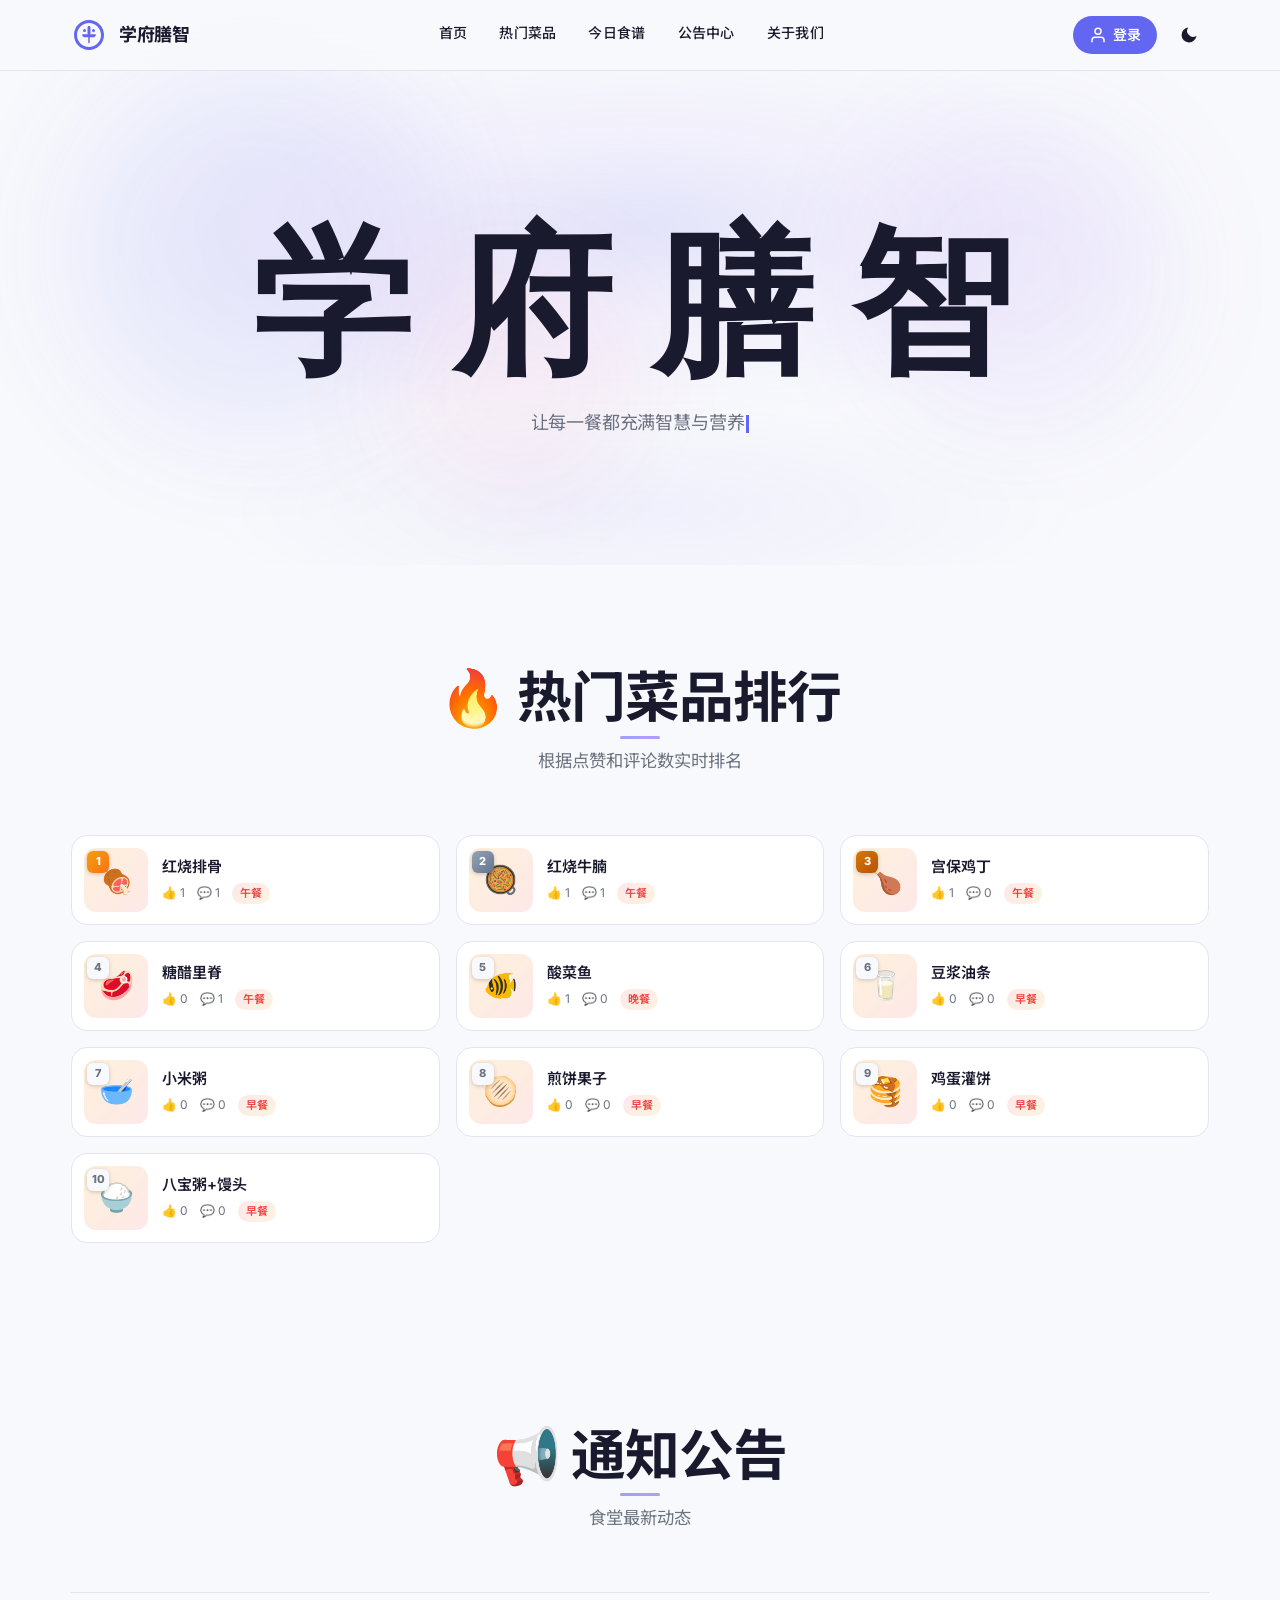
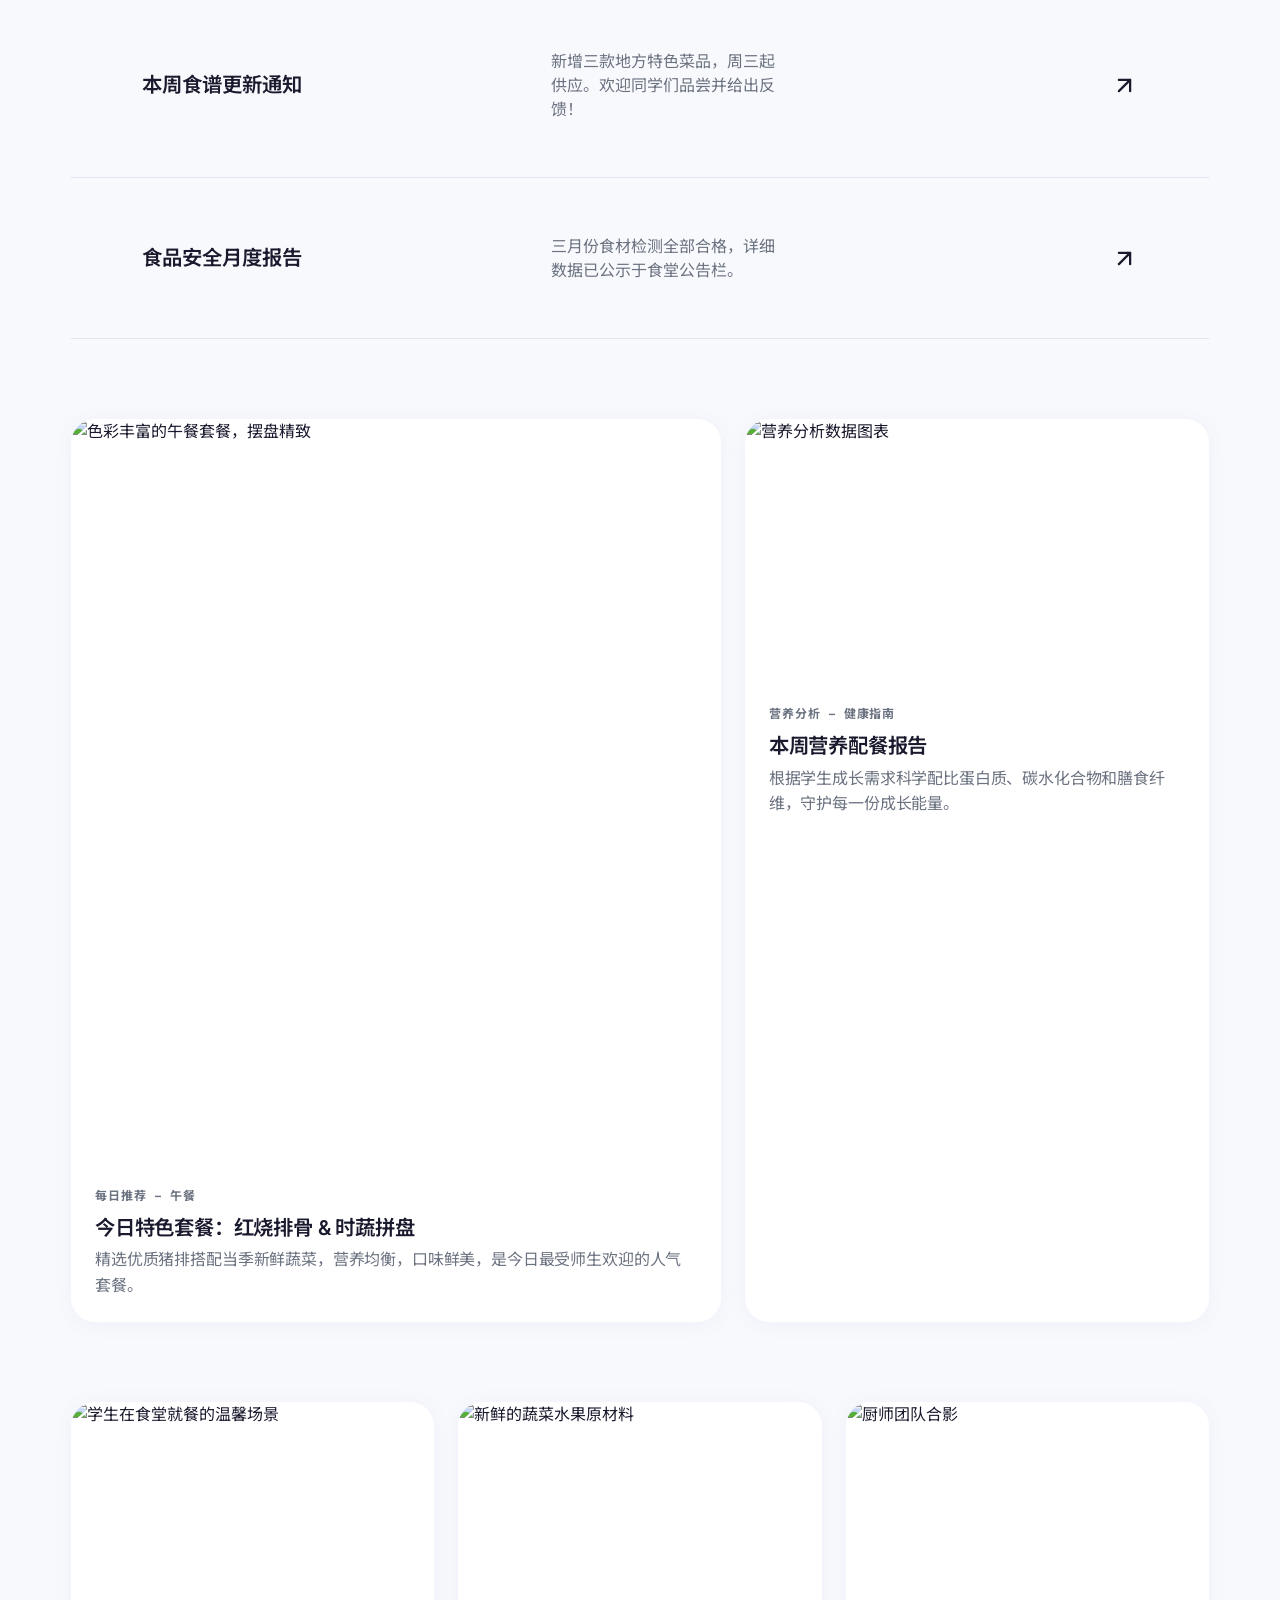
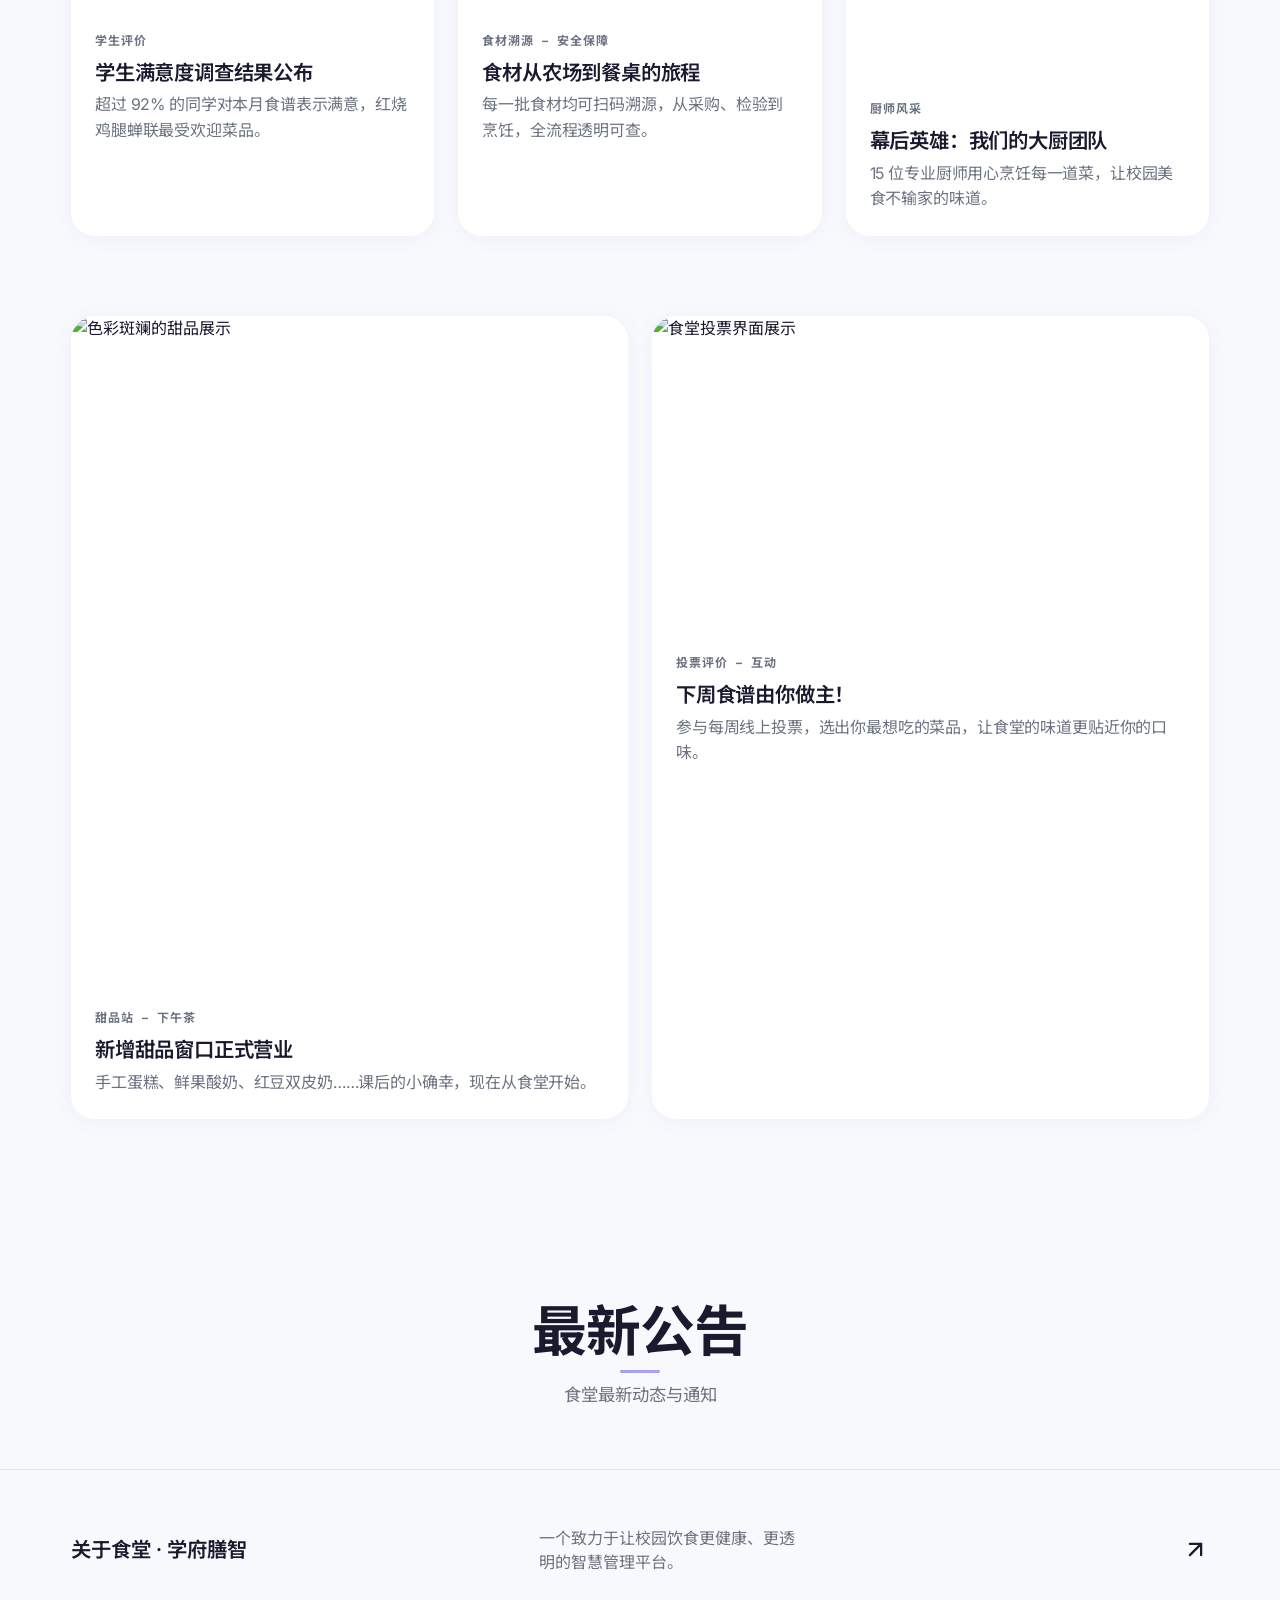
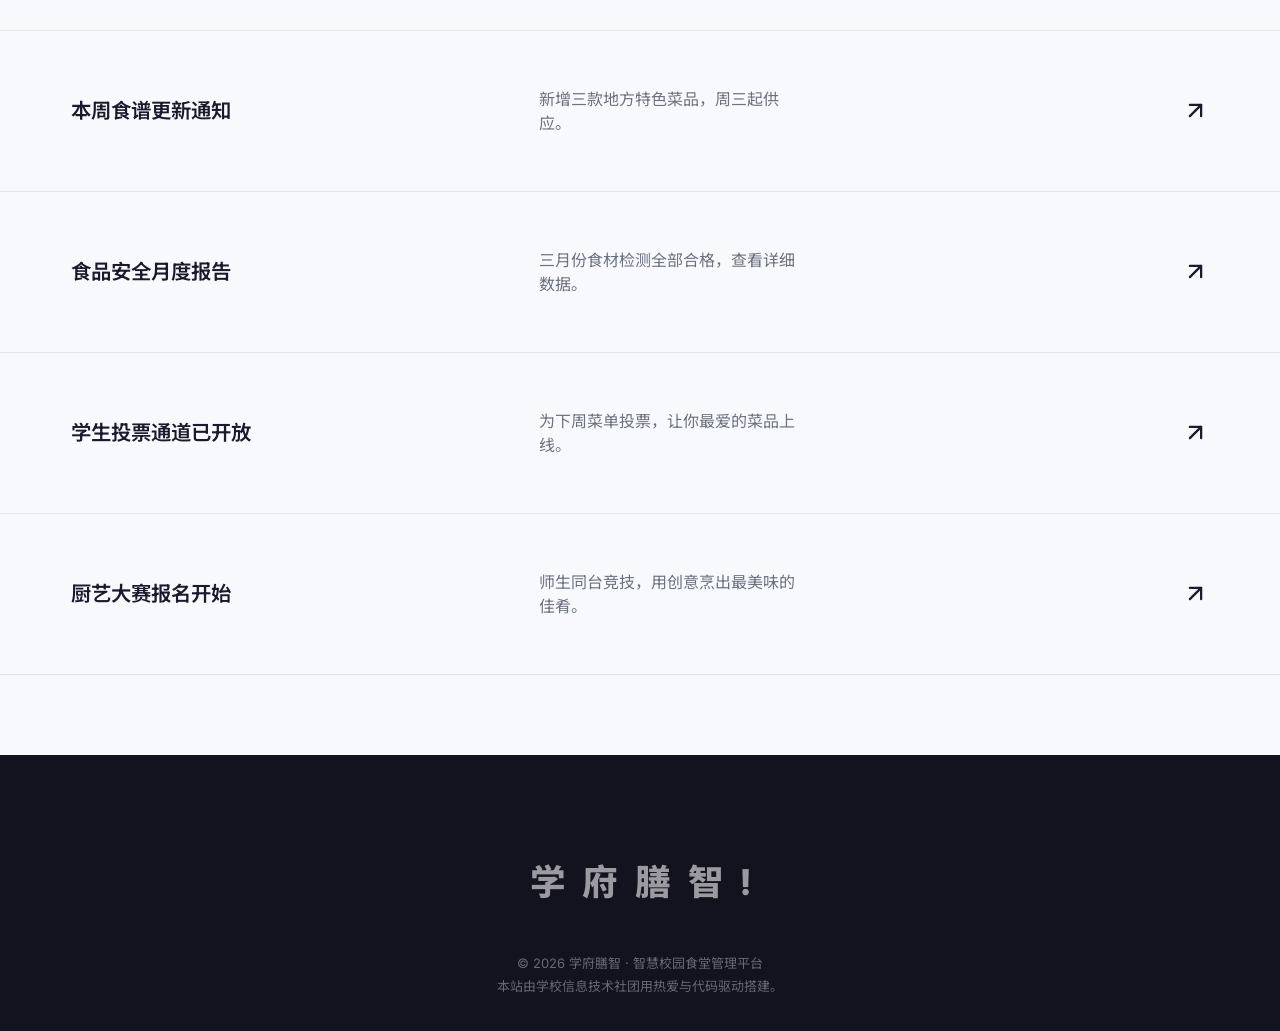
==== commit 448a5c4a: "refactor: reorder navigation links to place热门菜品 before 今日食谱" ====
--- a/index.html
+++ b/index.html
@@ -36,8 +36,8 @@
 
       <nav class="nav-links" aria-label="主导航">
         <a href="#hero">首页</a>
+        <a href="#home-hot-section">热门菜品</a>        
         <a href="#featured">今日食谱</a>
-        <a href="#home-hot-section">热门菜品</a>
         <a href="#announcements">公告中心</a>
         <a href="#footer">关于我们</a>
       </nav>
